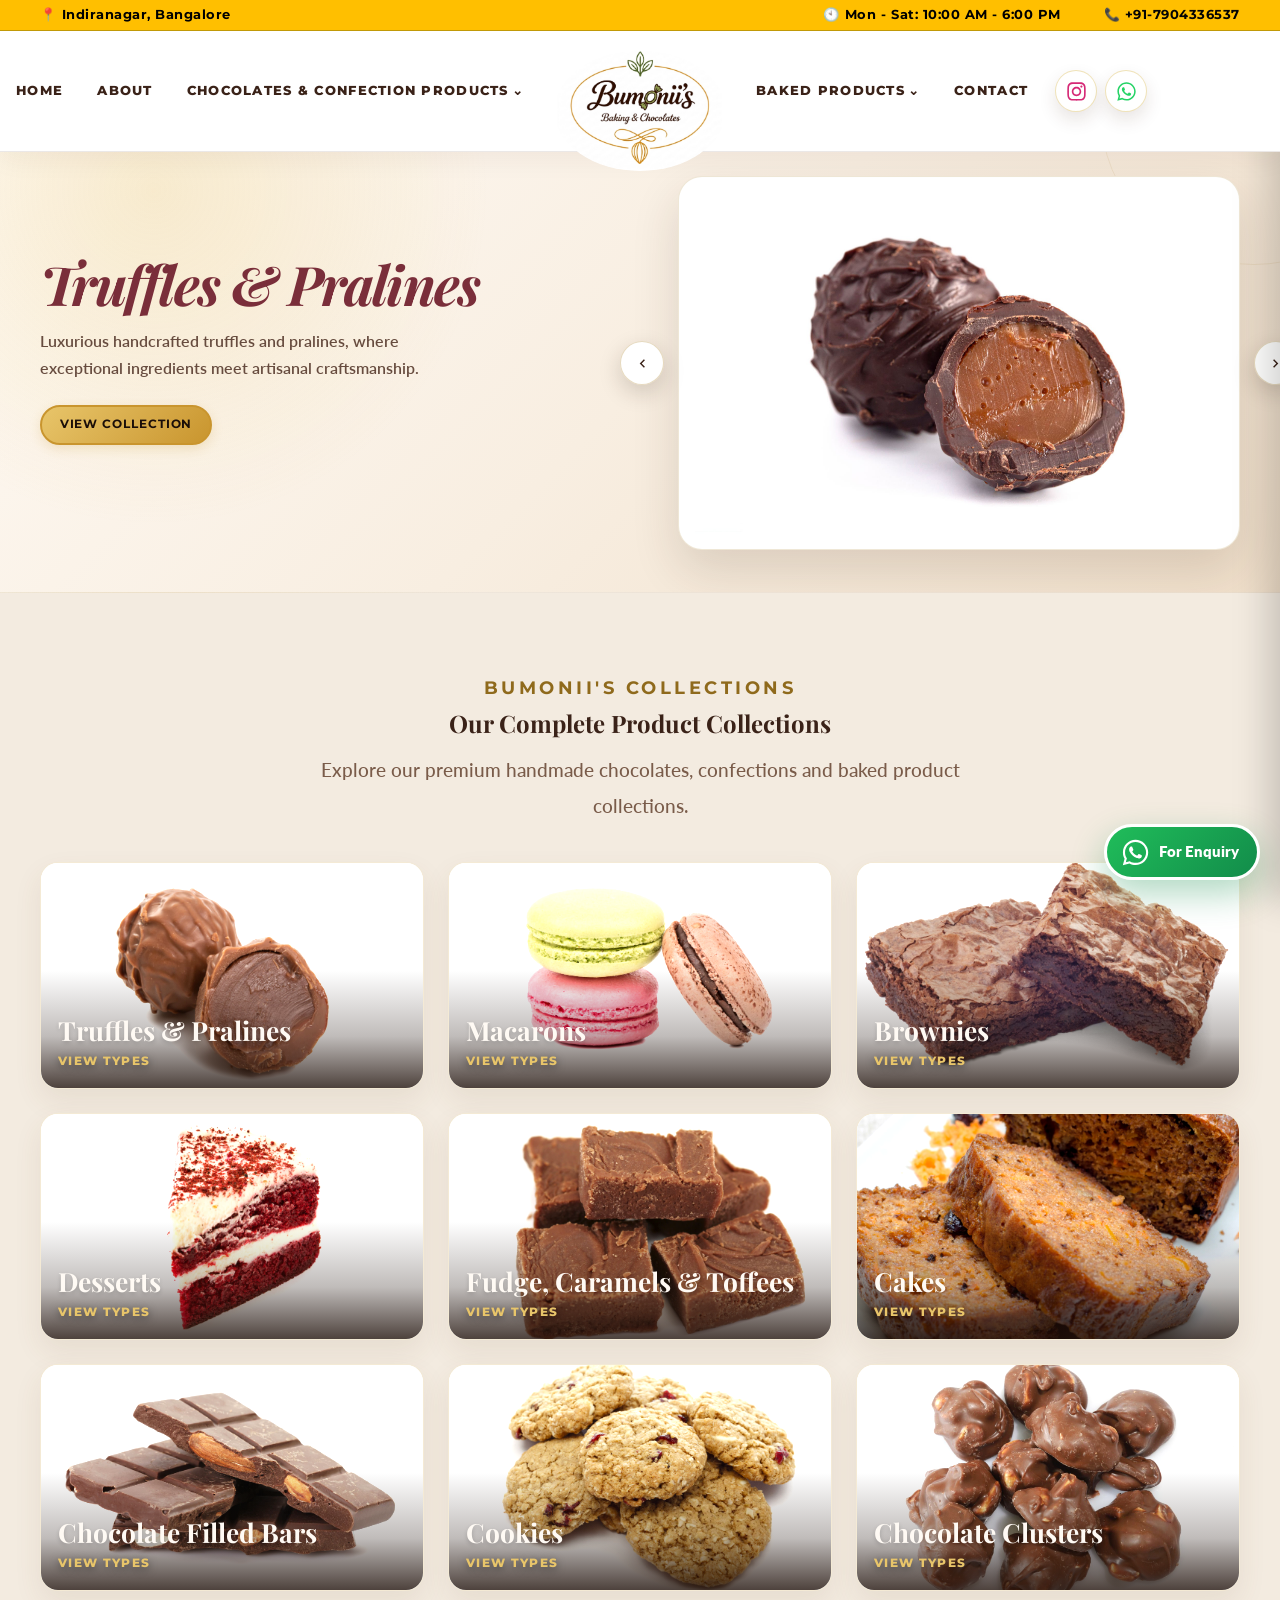
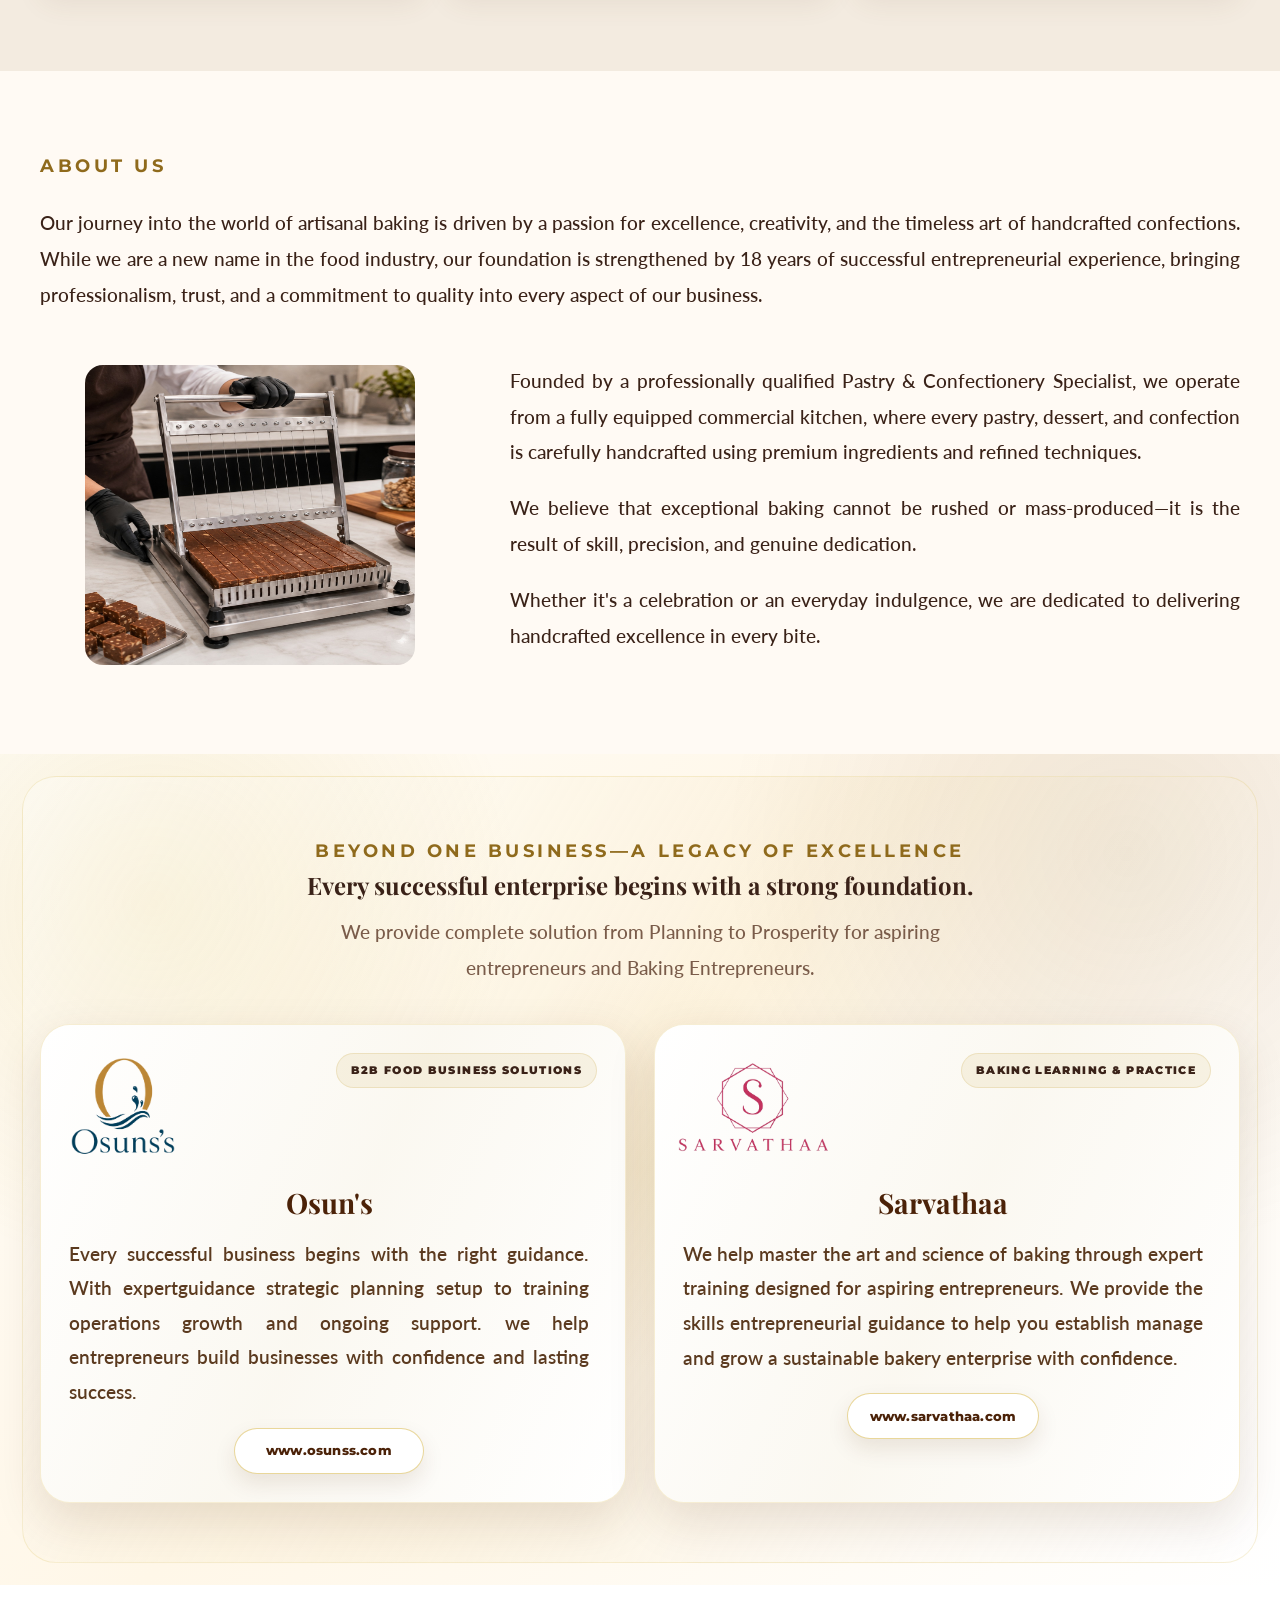
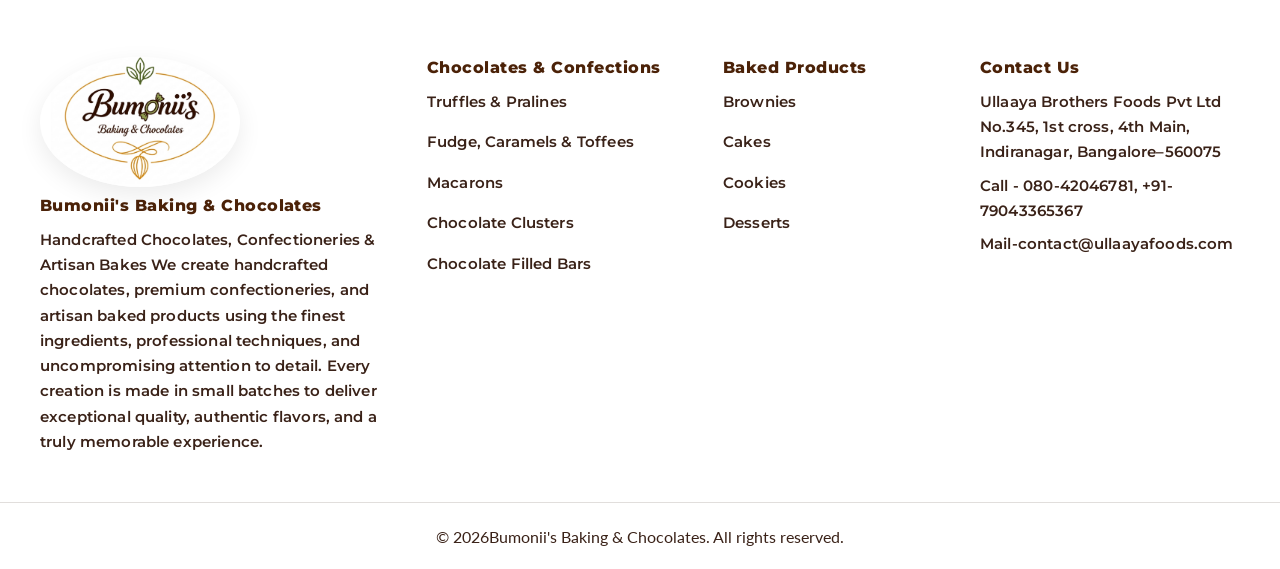
==== index.html @ 3ac0b056 "Updated  files" ====
<!DOCTYPE html>

<html lang="en">

<head>
        <meta charset="utf-8" />
        <meta content="width=device-width, initial-scale=1.0" name="viewport" />
        <title>
                Bumoniis Baking &amp; Chocolates — Chocolates &amp; Confections
        </title>
        <meta content="Premium handmade truffles, pralines, fudge, caramels, macarons, chocolate clusters, chocolate-filled bars in Bangalore."
                name="description" />
        <link href="style.css" rel="stylesheet" />
        <link href="https://fonts.googleapis.com" rel="preconnect" />
        <link crossorigin="" href="https://fonts.gstatic.com" rel="preconnect" />
</head>

<body>
        <div id="scroll-progress">
        </div>
        <header class="site-header kron-header" id="navbar">
                <div aria-label="Store information" class="kron-info-bar">
                        <div class="container kron-info-inner">
                                <span class="info-item location-info">
                                        <span aria-hidden="true" class="info-icon">
                                                📍
                                        </span>Indiranagar, Bangalore
                                </span>
                                <span class="info-item time-info">
                                        <span aria-hidden="true" class="info-icon">
                                                🕙
                                        </span>
                                        Mon - Sat: 10:00 AM -
                                        6:00 PM
                                </span>
                                <a class="info-item call-info" href="tel:+917904336537">
                                        <span aria-hidden="true" class="info-icon">
                                        </span>
                                        📞 +91-7904336537
                                </a>
                        </div>
                </div>
                <div class="container nav-container">
                        <nav aria-label="Main navigation" class="nav-inner kron-nav">
                                <div class="nav-left-col">
                                        <ul class="nav-links">
                                                <li>
                                                        <a href="index.html#hero">
                                                                Home
                                                        </a>
                                                </li>
                                                <li>
                                                        <a href="index.html#about">
                                                                About
                                                        </a>
                                                </li>
                                                <li class="nav-dropdown">
                                                        <a href="index.html#products">
                                                                Chocolates &amp; Confection Products
                                                                <span aria-hidden="true">
                                                                        ⌄
                                                                </span>
                                                        </a>
                                                        <ul class="dropdown-menu">
                                                                <li>
                                                                        <a href="truffles-pralines.html">
                                                                                Truffles &amp; Pralines
                                                                        </a>
                                                                </li>
                                                                <li>
                                                                        <a href="fudge-caramels-toffees.html">
                                                                                Fudge, Caramels &amp; Toffees
                                                                        </a>
                                                                </li>
                                                                <li>
                                                                        <a href="macaroons.html">
                                                                                Macarons
                                                                        </a>
                                                                </li>
                                                                <li>
                                                                        <a href="chocolate-clusters.html">
                                                                                Chocolate Clusters
                                                                        </a>
                                                                </li>
                                                                <li>
                                                                        <a href="choconut-filled-bars.html">
                                                                                Chocolate Filled Bars
                                                                        </a>
                                                                </li>
                                                        </ul>
                                                </li>
                                        </ul>
                                </div>
                                <a aria-label="Bumoniis home" class="brand-logo kron-center-logo" href="index.html">
                                        <img alt="Bumoniis Baking &amp; Chocolates logo" src="assets/final.loogo.png" />
                                </a>
                                <div class="nav-right-col">
                                        <ul class="nav-links">
                                                <li class="nav-dropdown">
                                                        <a href="#">
                                                                Baked Products
                                                                <span aria-hidden="true">
                                                                        ⌄
                                                                </span>
                                                        </a>
                                                        <ul class="dropdown-menu">
                                                                <li>
                                                                        <a href="brownies.html">
                                                                                Brownies
                                                                        </a>
                                                                </li>
                                                                <li>
                                                                        <a href="cakes.html">
                                                                                Cakes
                                                                        </a>
                                                                </li>
                                                                <li>
                                                                        <a href="cookies.html">
                                                                                Cookies
                                                                        </a>
                                                                </li>
                                                                <li>
                                                                        <a href="desserts.html">
                                                                                Desserts
                                                                        </a>
                                                                </li>
                                                        </ul>
                                                </li>
                                                <li>
                                                        <a href="index.html#contact">
                                                                Contact
                                                        </a>
                                                </li>
                                        </ul>
                                        <div class="nav-actions">
                                                <a aria-label="Instagram Profile" class="nav-social-icon instagram-icon"
                                                        href="https://instagram.com/zenin_.200"
                                                        rel="noopener noreferrer" target="_blank"><svg
                                                                aria-hidden="true" focusable="false"
                                                                viewbox="0 0 448 512"
                                                                xmlns="http://www.w3.org/2000/svg">
                                                                <path
                                                                        d="M224.1 141c-63.6 0-114.9 51.3-114.9 114.9S160.5 370.8 224.1 370.8 339 319.5 339 255.9 287.7 141 224.1 141zm0 189.6c-41.1 0-74.7-33.5-74.7-74.7s33.5-74.7 74.7-74.7 74.7 33.5 74.7 74.7-33.6 74.7-74.7 74.7zm146.4-194.3c0 14.9-12 26.8-26.8 26.8-14.9 0-26.8-12-26.8-26.8s12-26.8 26.8-26.8 26.8 12 26.8 26.8zm76.1 27.2c-1.7-35.9-9.9-67.7-36.2-93.9S352.4 35.1 316.5 33.4c-37-2.1-147.9-2.1-184.9 0-35.8 1.7-67.6 9.9-93.9 36.1S3.2 127.5 1.5 163.4c-2.1 37-2.1 147.9 0 184.9 1.7 35.9 9.9 67.7 36.2 93.9s58 34.5 93.9 36.2c37 2.1 147.9 2.1 184.9 0 35.9-1.7 67.7-9.9 93.9-36.2s34.5-58 36.2-93.9c2.1-37 2.1-147.8 0-184.8zM398.8 388c-7.8 19.6-22.9 34.7-42.6 42.6-29.5 11.7-99.5 9-132.1 9s-102.7 2.6-132.1-9c-19.6-7.8-34.7-22.9-42.6-42.6-11.7-29.5-9-99.5-9-132.1s-2.6-102.7 9-132.1c7.8-19.6 22.9-34.7 42.6-42.6 29.5-11.7 99.5-9 132.1-9s102.7-2.6 132.1 9c19.6 7.8 34.7 22.9 42.6 42.6 11.7 29.5 9 99.5 9 132.1s2.7 102.7-9 132.1z">
                                                                </path>
                                                        </svg></a>
                                                <a aria-label="WhatsApp Enquiry" class="nav-social-icon whatsapp-icon"
                                                        href="https://wa.me/917904336537?text=Hello%20Bumoniis%2C%20I%20would%20like%20to%20place%20an%20enquiry."
                                                        rel="noopener noreferrer" target="_blank"><svg
                                                                aria-hidden="true" focusable="false"
                                                                viewbox="0 0 448 512"
                                                                xmlns="http://www.w3.org/2000/svg">
                                                                <path
                                                                        d="M380.9 97.1C339 55.1 283.2 32 223.9 32c-122.4 0-222 99.6-222 222 0 39.1 10.2 77.3 29.6 111L0 480l117.7-30.9c32.4 17.7 68.9 27 106.1 27h.1c122.3 0 224.1-99.6 224.1-222 0-59.3-25.2-115-67.1-157zm-157 341.6c-33.2 0-65.7-8.9-94-25.7l-6.7-4-69.8 18.3L72 359.2l-4.4-7c-18.5-29.4-28.2-63.3-28.2-98.2 0-101.7 82.8-184.5 184.6-184.5 49.3 0 95.6 19.2 130.4 54.1 34.8 34.9 56.2 81.2 56.1 130.5 0 101.8-84.9 184.6-186.6 184.6zm101.2-138.2c-5.5-2.8-32.8-16.2-37.9-18-5.1-1.9-8.8-2.8-12.5 2.8-3.7 5.5-14.3 18-17.6 21.8-3.2 3.7-6.5 4.2-12 1.4-32.6-16.3-54-29.1-75.5-66-5.7-9.8 5.7-9.1 16.3-30.3 1.8-3.7.9-6.9-.5-9.7-1.4-2.8-12.5-30.1-17.1-41.2-4.5-10.8-9.1-9.3-12.5-9.5-3.2-.2-6.9-.2-10.6-.2s-9.7 1.4-14.8 6.9c-5.1 5.5-19.4 19-19.4 46.3s19.9 53.7 22.6 57.4c2.8 3.7 39.1 59.7 94.8 83.8 35.2 15.2 49 16.5 66.6 13.8 10.7-1.6 32.8-13.4 37.4-26.4 4.6-13 4.6-24.1 3.2-26.4-1.3-2.5-5-3.9-10.5-6.5z">
                                                                </path>
                                                        </svg></a>
                                        </div>
                                </div>
                                <button aria-controls="mobile-drawer" aria-expanded="false" aria-label="Open menu"
                                        class="hamburger" id="hamburger" type="button">
                                        <span>
                                        </span>
                                        <span>
                                        </span>
                                        <span>
                                        </span>
                                </button>
                        </nav>
                </div>
        </header>
        <div class="mobile-backdrop" id="mobile-backdrop">
        </div>
        <aside aria-hidden="true" class="mobile-drawer" id="mobile-drawer">
                <div class="drawer-header">
                        <a class="brand-logo drawer-logo" href="index.html">
                                <img alt="Bumoniis logo" src="assets/final.loogo.png" />
                        </a>
                        <button aria-label="Close menu" class="drawer-close" id="drawer-close" type="button">
                                ×
                        </button>
                </div>
                <nav aria-label="Mobile navigation" class="drawer-links">
                        <a href="index.html#hero">
                                Home
                        </a>
                        <a href="index.html#about">
                                About Us
                        </a>
                        <div class="drawer-dropdown">
                                <button aria-expanded="false" class="drawer-dropdown-toggle" type="button">
                                        Chocolates &amp; Confections
                                        <span aria-hidden="true">
                                                ⌄
                                        </span>
                                </button>
                                <div class="drawer-submenu">
                                        <a href="truffles-pralines.html">
                                                Truffles &amp; Pralines
                                        </a>
                                        <a href="fudge-caramels-toffees.html">
                                                Fudge, Caramels &amp; Toffees
                                        </a>
                                        <a href="macaroons.html">
                                                Macarons
                                        </a>
                                        <a href="chocolate-clusters.html">
                                                Chocolate Clusters
                                        </a>
                                        <a href="choconut-filled-bars.html">
                                                Chocolate Filled Bars
                                        </a>
                                </div>
                        </div>
                        <div class="drawer-dropdown">
                                <button aria-expanded="false" class="drawer-dropdown-toggle" type="button">
                                        Baked Products
                                        <span aria-hidden="true">
                                                ⌄
                                        </span>
                                </button>
                                <div class="drawer-submenu">
                                        <a href="brownies.html">
                                                Brownies
                                        </a>
                                        <a href="cakes.html">
                                                Cakes
                                        </a>
                                        <a href="cookies.html">
                                                Cookies
                                        </a>
                                        <a href="desserts.html">
                                                Desserts
                                        </a>
                                </div>
                        </div>
                        <a href="index.html#contact">
                                Contact
                        </a>
                </nav>
                <div class="drawer-footer">
                </div>
        </aside>
        <main>
                <section class="hero" id="hero">
                        <div class="hero-shell">
                                <div class="container hero-content" id="hero-content">
                                        <h1 id="hero-title"><em>Truffles &amp; Pralines</em></h1>
                                        <p id="hero-desc">Rich cocoa. Premium fillings. Elegant gifting.</p>
                                        <div class="hero-actions">
                                                <a class="btn btn-primary" href="truffles-pralines.html"
                                                        id="hero-cta">View Collection</a>
                                        </div>
                                </div>
                                <div aria-label="Featured products" aria-roledescription="carousel"
                                        class="hero-carousel">
                                        <div class="hero-image-frame">
                                                <div class="hero-slides">
                                                        <img alt="Truffles &amp; Pralines by Bumoniis"
                                                                class="hero-slide active banner-contain" data-slide="0"
                                                                fetchpriority="high"
                                                                src="sujjth/Main Products in main page/truffles &amp; praniles.png" />
                                                        <img alt="Fudge, Caramels &amp; Toffees by Bumoniis"
                                                                class="hero-slide banner-contain" data-slide="1"
                                                                loading="lazy"
                                                                src="sujjth/Main Products in main page/fudge,carmel,toffee.png" />
                                                        <img alt="Macarons by Bumoniis"
                                                                class="hero-slide banner-contain" data-slide="2"
                                                                loading="lazy"
                                                                src="sujjth/Main Products in main page/macarons.png" />
                                                        <img alt="Brownies by Bumoniis"
                                                                class="hero-slide banner-contain" data-slide="3"
                                                                loading="lazy"
                                                                src="sujjth/Main Products in main page/Brownies.png" />
                                                        <img alt="Cookies by Bumoniis" class="hero-slide banner-contain"
                                                                data-slide="4" loading="lazy"
                                                                src="sujjth/Main Products in main page/cookies.png" />
                                                        <img alt="Desserts by Bumoniis" class="hero-slide banner-cover"
                                                                data-slide="5" loading="lazy"
                                                                src="sujjth/Main Products in main page/desserts.png" />
                                                </div>

                                        </div>
                                        <button aria-label="Previous product"
                                                class="hero-arrow hero-arrow-prev hero-arrow-outside" type="button">
                                                <svg aria-hidden="true" focusable="false" viewbox="0 0 24 24">
                                                        <path d="M15.41 7.41 14 6l-6 6 6 6 1.41-1.41L10.83 12z"></path>
                                                </svg>
                                        </button>
                                        <button aria-label="Next product"
                                                class="hero-arrow hero-arrow-next hero-arrow-outside" type="button">
                                                <svg aria-hidden="true" focusable="false" viewbox="0 0 24 24">
                                                        <path d="M8.59 16.59 13.17 12 8.59 7.41 10 6l6 6-6 6z"></path>
                                                </svg>
                                        </button>

                                </div>
                        </div>
                </section>
                <section class="section products-section" id="products">
                        <div class="container">
                                <div class="section-header">
                                        <span class="eyebrow">
                                                Bumonii's Collections
                                        </span>
                                        <h2 class="section-title">
                                                Our Complete Product Collections
                                        </h2>
                                        <p class="section-subtitle">
                                                Explore our premium handmade chocolates, confections and baked product
                                                collections.
                                        </p>
                                </div>
                                <div class="creation-grid compact-creation-grid">
                                        <a class="creation-card compact-creation-card" href="truffles-pralines.html">
                                                <span class="creation-image">
                                                        <img alt="Truffles &amp; Pralines" loading="lazy"
                                                                src="sujjth/final pics/truffle - sub heading.png" />
                                                </span>
                                                <div class="creation-card-content">
                                                        <h3>
                                                                Truffles &amp; Pralines
                                                        </h3>
                                                        <span>
                                                                View Types
                                                        </span>
                                                </div>
                                        </a>
                                        <a class="creation-card compact-creation-card" href="macaroons.html">
                                                <span class="creation-image">
                                                        <img alt="Macarons" loading="lazy"
                                                                src="sujjth/final pics/macaron sub heading.png" />
                                                </span>
                                                <div class="creation-card-content">
                                                        <h3>
                                                                Macarons
                                                        </h3>
                                                        <span>
                                                                View Types
                                                        </span>
                                                </div>
                                        </a>
                                        <a class="creation-card compact-creation-card" href="brownies.html">
                                                <span class="creation-image">
                                                        <img alt="Brownies" loading="lazy"
                                                                src="sujjth/final pics/classic browinef - sub heading.png" />
                                                </span>
                                                <div class="creation-card-content">
                                                        <h3>
                                                                Brownies
                                                        </h3>
                                                        <span>
                                                                View Types
                                                        </span>
                                                </div>
                                        </a>
                                        <a class="creation-card compact-creation-card" href="desserts.html">
                                                <span class="creation-image">
                                                        <img alt="Desserts" loading="lazy"
                                                                src="sujjth/final pics/desserst - sub heading.png" />
                                                </span>
                                                <div class="creation-card-content">
                                                        <h3>
                                                                Desserts
                                                        </h3>
                                                        <span>
                                                                View Types
                                                        </span>
                                                </div>
                                        </a>
                                        <a class="creation-card compact-creation-card"
                                                href="fudge-caramels-toffees.html">
                                                <span class="creation-image">
                                                        <img alt="Fudge, Caramels &amp; Toffees" loading="lazy"
                                                                src="sujjth/final pics/fudge & caramel - sub heading.png" />
                                                </span>
                                                <div class="creation-card-content">
                                                        <h3>
                                                                Fudge, Caramels &amp; Toffees
                                                        </h3>
                                                        <span>
                                                                View Types
                                                        </span>
                                                </div>
                                        </a>
                                        <a class="creation-card compact-creation-card" href="cakes.html">
                                                <span class="creation-image">
                                                        <img alt="Cakes" loading="lazy"
                                                                src="sujjth/Main Products in main page/cake.png" />
                                                </span>
                                                <div class="creation-card-content">
                                                        <h3>
                                                                Cakes
                                                        </h3>
                                                        <span>
                                                                View Types
                                                        </span>
                                                </div>
                                        </a>
                                        <a class="creation-card compact-creation-card" href="choconut-filled-bars.html">
                                                <span class="creation-image">
                                                        <img alt="Chocolate Filled Bars" loading="lazy"
                                                                src="sujjth/Main Products in main page/bars.png" />
                                                </span>
                                                <div class="creation-card-content">
                                                        <h3>
                                                                Chocolate Filled Bars
                                                        </h3>
                                                        <span>
                                                                View Types
                                                        </span>
                                                </div>
                                        </a>
                                        <a class="creation-card compact-creation-card" href="cookies.html">
                                                <span class="creation-image">
                                                        <img alt="Cookies" loading="lazy"
                                                                src="sujjth/final pics/cookies - sub heading.png" />
                                                </span>
                                                <div class="creation-card-content">
                                                        <h3>
                                                                Cookies
                                                        </h3>
                                                        <span>
                                                                View Types
                                                        </span>
                                                </div>
                                        </a>
                                        <a class="creation-card compact-creation-card" href="chocolate-clusters.html">
                                                <span class="creation-image">
                                                        <img alt="Chocolate Clusters" loading="lazy"
                                                                src="sujjth/final pics/inside ppics/chocolate cluster.png" />
                                                </span>
                                                <div class="creation-card-content">
                                                        <h3>
                                                                Chocolate Clusters
                                                        </h3>
                                                        <span>
                                                                View Types
                                                        </span>
                                                </div>
                                        </a>
                                </div>
                        </div>
                </section>
                <section class="section about-section" id="about">
                        <div class="container">

                                <!-- Full Width Content -->
                                <div class="about-top">
                                        <span class="eyebrow">About Us</span>

                                        <p>
                                                Our journey into the world of artisanal baking is driven by a passion
                                                for excellence, creativity, and the timeless art of handcrafted
                                                confections. While we are a new name in the food industry, our foundation is
                                                strengthened by 18 years of successful entrepreneurial experience,
                                                bringing professionalism, trust, and a commitment to quality into
                                                every aspect of our business.
                                        </p>

                                </div>

                                <!-- Image Left / Content Right -->
                                <div class="about-grid">

                                        <div class="about-image">
                                                <img src="assets/about.jpeg" alt="Artisan chocolate making"
                                                        loading="lazy">
                                        </div>

                                        <div class="about-content">

                                                <p>
                                                        Founded by a professionally qualified Pastry &amp;
                                                        Confectionery Specialist, we operate from a fully equipped
                                                        commercial kitchen, where every pastry, dessert, and confection
                                                        is carefully handcrafted using premium ingredients and refined
                                                        techniques.
                                                </p>

                                                <p>
                                                        We believe that exceptional baking cannot be rushed or
                                                        mass-produced—it is the result of skill, precision, and genuine
                                                        dedication.
                                                </p>

                                                <p>
                                                      Whether it's a celebration or an everyday indulgence, we are dedicated to delivering handcrafted excellence in every bite.  
                                                </p>

                                        </div>

                                </div>

                        </div>
                </section>
                <section class="section other-business-section" id="other-business">
                        <div class="container">
                                <div class="section-header other-business-header">
                                        <span class="eyebrow">Beyond One Business—A Legacy of Excellence</span>
                                        <h2 class="section-title">Every successful enterprise begins with a strong
                                                foundation.</h2>
                                        <p class="section-subtitle">We provide complete solution from Planning to
                                                Prosperity for aspiring entrepreneurs and Baking Entrepreneurs.</p>
                                </div>
                                <div class="other-business-grid">
                                        <article class="other-business-card osuns-card reveal-card">
                                                <div class="business-card-top">
                                                        <div class="business-logo-box clean-logo-box">
                                                                <img alt="Osun's Logo" loading="lazy"
                                                                        src="assets/logo.osun.png" />
                                                        </div><span class="business-label">B2B Food Business
                                                                Solutions</span>
                                                </div>
                                                <div class="business-card-content">
                                                        <h3>Osun's</h3>
                                                        <p>
                                                                Every successful business begins with the right
                                                                guidance. With expertguidance strategic planning setup to training operations growth and ongoing support. we help entrepreneurs build businesses with
                                                                confidence and lasting success.
                                                        </p>
                                                        <a class="business-link" href="https://www.osunss.com"
                                                                rel="noopener noreferrer"
                                                                target="_blank">www.osunss.com</a>
                                                </div>
                                        </article>
                                        <article class="other-business-card sarvathaa-card reveal-card">
                                                <div class="business-card-top">
                                                        <div class="business-logo-box clean-logo-box">
                                                                <img alt="Sarvathaa Logo" loading="lazy"
                                                                        src="assets/sarvathaa-logo.png" />
                                                        </div><span class="business-label">Baking Learning &amp;
                                                                Practice</span>
                                                </div>
                                                <div class="business-card-content">
                                                        <h3>Sarvathaa</h3>
                                                        <p>
                                                                We help master the art and science of baking through expert training designed for aspiring entrepreneurs.
                                                                We provide the skills entrepreneurial guidance to help you establish manage and grow a sustainable bakery enterprise with confidence.
                                                        </p>
                                                        <a class="business-link" href="https://www.sarvathaa.com"
                                                                rel="noopener noreferrer"
                                                                target="_blank">www.sarvathaa.com</a>
                                                </div>
                                        </article>
                                </div>
                        </div>
                </section>
        </main>
        <footer class="site-footer" id="contact">
                <div class="container footer-grid footer-grid-updated">
                        <div class="footer-brand-block">
                                <a class="footer-logo footer-logo-left" href="index.html">
                                        <img alt="Bumoniis Baking &amp; Chocolates logo" src="assets/final.loogo.png" />
                                </a>
                                <h3 class="footer-brand-title">Bumonii's Baking &amp; Chocolates</h3>
                                <p>Handcrafted Chocolates, Confectioneries & Artisan Bakes
                                        We create handcrafted chocolates, premium confectioneries, and artisan baked
                                        products using the finest ingredients, professional techniques, and
                                        uncompromising attention to detail. Every creation is made in small batches to
                                        deliver exceptional quality, authentic flavors, and a truly memorable
                                        experience.</p>
                        </div>
                        <div class="footer-link-block">
                                <h3>Chocolates &amp; Confections</h3>
                                <ul>
                                        <li><a href="truffles-pralines.html">Truffles &amp; Pralines</a></li>
                                        <li><a href="fudge-caramels-toffees.html">Fudge, Caramels &amp; Toffees</a></li>
                                        <li><a href="macaroons.html">Macarons</a></li>
                                        <li><a href="chocolate-clusters.html">Chocolate Clusters</a></li>
                                        <li><a href="choconut-filled-bars.html">Chocolate Filled Bars</a></li>
                                </ul>
                        </div>
                        <div class="footer-link-block">
                                <h3>Baked Products</h3>
                                <ul>
                                        <li><a href="brownies.html">Brownies</a></li>
                                        <li><a href="cakes.html">Cakes</a></li>
                                        <li><a href="cookies.html">Cookies</a></li>
                                        <li><a href="desserts.html">Desserts</a></li>
                                </ul>
                        </div>
                        <div class="footer-contact-block">
                                <h3>Contact Us</h3>
                                <p>Ullaaya Brothers Foods Pvt Ltd No.345, 1st cross, 4th Main, Indiranagar,
                                        Bangalore–560075
                                </p>
                                <a class="footer-phone" href="tel:080-42046781">Call - 080-42046781, +91-79043365367</a>
                                <a class="footer-wa" href="mailto:info@ullaayafoods.com" rel="noopener noreferrer"
                                        target="_blank">Mail-contact@ullaayafoods.com
                                </a>
                        </div>
                </div>
                <div class="footer-bottom">© <span id="year"></span>Bumonii's Baking &amp; Chocolates. All rights
                        reserved.</div>
        </footer>
        <a aria-label="For Enquiry on WhatsApp" class="floating-whatsapp"
                href="https://wa.me/917904336537?text=Hello%20Bumoniis%2C%20I%20would%20like%20to%20place%20an%20enquiry."
                rel="noopener noreferrer" target="_blank"><svg aria-hidden="true" focusable="false"
                        viewbox="0 0 448 512" xmlns="http://www.w3.org/2000/svg">
                        <path
                                d="M380.9 97.1C339 55.1 283.2 32 223.9 32c-122.4 0-222 99.6-222 222 0 39.1 10.2 77.3 29.6 111L0 480l117.7-30.9c32.4 17.7 68.9 27 106.1 27h.1c122.3 0 224.1-99.6 224.1-222 0-59.3-25.2-115-67.1-157zm-157 341.6c-33.2 0-65.7-8.9-94-25.7l-6.7-4-69.8 18.3L72 359.2l-4.4-7c-18.5-29.4-28.2-63.3-28.2-98.2 0-101.7 82.8-184.5 184.6-184.5 49.3 0 95.6 19.2 130.4 54.1 34.8 34.9 56.2 81.2 56.1 130.5 0 101.8-84.9 184.6-186.6 184.6zm101.2-138.2c-5.5-2.8-32.8-16.2-37.9-18-5.1-1.9-8.8-2.8-12.5 2.8-3.7 5.5-14.3 18-17.6 21.8-3.2 3.7-6.5 4.2-12 1.4-32.6-16.3-54-29.1-75.5-66-5.7-9.8 5.7-9.1 16.3-30.3 1.8-3.7.9-6.9-.5-9.7-1.4-2.8-12.5-30.1-17.1-41.2-4.5-10.8-9.1-9.3-12.5-9.5-3.2-.2-6.9-.2-10.6-.2s-9.7 1.4-14.8 6.9c-5.1 5.5-19.4 19-19.4 46.3s19.9 53.7 22.6 57.4c2.8 3.7 39.1 59.7 94.8 83.8 35.2 15.2 49 16.5 66.6 13.8 10.7-1.6 32.8-13.4 37.4-26.4 4.6-13 4.6-24.1 3.2-26.4-1.3-2.5-5-3.9-10.5-6.5z">
                        </path>
                </svg><span>For Enquiry</span></a>
        <script src="script.js">
        </script>
</body>

</html>
---- style.css ----
@import url("https://fonts.googleapis.com/css2?family=Montserrat:wght@400;600;700&family=Playfair+Display:ital,wght@0,500;0,700;1,500&family=Lato:wght@300;400;700&display=swap");

:root {
  --choc: #3a2218;
  --choc-dark: #1a0e08;
  --gold: #c9952e;
  --gold-light: #e8c56a;
  --gold-deep: #a67c1f;
  --berry: #7a2e3a;
  --cream: #fffaf4;
  --cream-dark: #f3ebe0;
  --muted: #7a5c4a;
  --white: #ffffff;
  --shadow: 0 22px 55px rgba(58, 34, 24, 0.16);
  --font-heading: "Playfair Display", serif;
  --font-ui: "Montserrat", sans-serif;
  --font-body: "Lato", sans-serif;
  --transition: all 0.3s ease;
  --carousel-ease: cubic-bezier(0.4, 0, 0.2, 1);
  --carousel-slide-ms: 0.72s;
  --hero-fade-ms: 1.4s;
  --carousel-interval-ms: 4s;
}

* {
  box-sizing: border-box;
  margin: 0;
  padding: 0;
}

html {
  width: 100%;
  min-height: 100%;
  scroll-behavior: smooth;
  scroll-padding-top: 114px !important;
  zoom: 1 !important;
}

body {
  width: 100%;
  min-width: 320px;
  min-height: 100%;
  font-family: var(--font-body);
  font-size: 16px;
  -webkit-text-size-adjust: 100%;
  text-size-adjust: 100%;
  background: var(--cream);
  color: var(--choc);
  line-height: 1.7;
  overflow-x: hidden;
  padding-top: 102px !important;
  margin: 0;
}

main,
section {
  width: 100%;
  max-width: 100%;
}

img {
  display: block;
  max-width: 100%;
}

a {
  color: inherit;
  text-decoration: none;
}

ul {
  list-style: none;
}

.container {
  width: min(100% - 32px, 1200px);
  margin: 0 auto;
}

.nav-container {
  width: min(100% - 18px, 1460px);
  margin-left: auto;
  margin-right: auto;
}

#scroll-progress {
  position: fixed;
  inset: 0 auto auto 0;
  z-index: 10000;
  width: 0;
  height: 3px;
  background: var(--gold);
}

/* =========================================================
   CLEAN FIXED NAVBAR ACTIONS (WHATSAPP + INSTAGRAM BOTH ICON LINKS)
   ========================================================= */
/* 1. Make the main wrapper relative so things can scroll naturally inside it */
.site-header {
    position: relative !important;
    width: 100% !important;
    display: block !important;
}

/* 2. Keep the top brown information bar flowing naturally (it will scroll up away) */
.kron-info-bar {
    position: relative !important; /* Forces it to scroll out of view */
    background:  #ffbf00 !important;
    color: #000000 !important;
    border-bottom: 1px solid rgb(193, 153, 7);
    z-index: 1000 !important;
}

/* 3. ONLY freeze the white navigation container to the top of the viewport */
#navbar {
    position: fixed !important;    /* Keeps only the navbar pinned */
    top: 0 !important;
    left: 0 !important;
    right: 0 !important;
    bottom: auto !important;
    width: 100% !important;
    z-index: 2147483640 !important;
    background: #ffffff !important;
    border-bottom: 1px solid rgba(58, 34, 24, 0.1);
    box-shadow: 0 8px 24px rgba(58, 34, 24, 0.05);
    overflow: visible !important;
}
.kron-info-inner {
  min-height: 30px !important;
  display: flex !important;
  justify-content: center !important;
  align-items: center !important;
  gap: 24px !important;
  flex-wrap: wrap !important;
  font-family: var(--font-ui) !important;
  font-size: 0.80rem !important;
  font-weight: 700 !important;
  letter-spacing: 0.04em !important;
}

.kron-info-inner strong {
  color: #e8c56a !important;
  text-transform: uppercase !important;
  letter-spacing: 0.12em !important;
  margin-right: 6px !important;
}

.kron-info-inner a { color: #050504 !important; }

.kron-nav {
  min-height: 102px !important;
  display: grid !important;
  grid-template-columns: 1fr auto 1fr !important;
  align-items: center !important;
  gap: 12px !important;
  position: relative !important;
}

.nav-left-col {
  display: flex;
  justify-content: flex-end;
  align-items: center;
}

.nav-right-col {
  display: flex;
  justify-content: flex-start;
  align-items: center;
  gap: 16px;
}

.kron-center-logo {
    position: relative;
    top: 20px;      /* Move logo downward */
    z-index: 1000;
}

.kron-center-logo img {
    width: 170px !important;
    height: 120px !important;
    border-radius: 50%;
    object-fit: contain;
}

.navbar,
.header,
.top-bar {
    overflow: visible !important;
}.nav-links {
  display: flex !important;
  align-items: center !important;
  gap: 4px !important;
}

.nav-links a {
  color: #3a2218 !important;
  font-family: var(--font-ui);
  font-size: 0.80rem !important;
  font-weight: 800 !important;
  letter-spacing: 0.1em !important;
  text-transform: uppercase;
  padding: 14px 14px !important;
  border-radius: 999px;
  transition: var(--transition);
  position: relative;
}

.nav-links a:hover,
.nav-links a:focus,
.nav-links a:active {
  color: var(--cream) !important;
  background: var(--gold) !important;
}

.nav-dropdown {
  position: relative !important;
}

.nav-dropdown::after {
  content: "" !important;
  position: absolute !important;
  left: 0 !important;
  right: 0 !important;
  top: 100% !important;
  height: 12px !important;
}

.dropdown-menu {
  position: absolute !important;
  top: calc(100% + 4px) !important;
  left: 0 !important;
  min-width: 210px !important;
  padding: 6px !important;
  background: #fffaf4 !important;
  border: 1px solid rgba(201, 149, 46, 0.35) !important;
  border-radius: 14px !important;
  box-shadow: var(--shadow) !important;
  z-index: 2147483001 !important;
  opacity: 0 !important;
  pointer-events: none !important;
  transform: translateY(8px) scale(0.98) !important;
  transition: opacity 0.22s ease, transform 0.22s ease !important;
}

.nav-dropdown:hover .dropdown-menu {
  opacity: 1 !important;
  pointer-events: auto !important;
  transform: translateY(0) scale(1) !important;
}

.dropdown-menu a {
  display: block !important;
  width: 100% !important;
  padding: 8px 12px !important;
  border-radius: 8px !important;
  white-space: nowrap !important;
}

.nav-dropdown > a span {
  display: inline-block !important;
  margin-left: 3px !important;
  transition: transform 0.25s ease !important;
}

.nav-dropdown:hover > a span {
  transform: rotate(180deg) !important;
}

.nav-actions {
  display: flex !important;
  align-items: center !important;
  gap: 10px !important;
}

.icon-link {
  display: inline-flex !important;
  align-items: center !important;
  justify-content: center !important;
  padding: 0 14px !important;
  height: 36px !important;
  border: 2px solid var(--gold) !important;
  border-radius: 999px !important;
  color: var(--gold) !important;
  font-family: var(--font-ui) !important;
  font-size: 0.68rem !important;
  font-weight: 700 !important;
  letter-spacing: 0.05em;
  text-transform: uppercase;
  transition: var(--transition);
}

.icon-link:hover {
  background: var(--gold);
  color: var(--cream) !important;
}

.btn {
  display: inline-flex;
  align-items: center;
  justify-content: center;
  border: 2px solid transparent;
  border-radius: 999px;
  padding: 0.5rem 1.1rem !important;
  font-family: var(--font-ui);
  font-size: 0.72rem !important;
  font-weight: 700;
  letter-spacing: 0.08em;
  text-transform: uppercase;
  cursor: pointer;
  transition: var(--transition);
}

.btn-primary {
  color: var(--choc-dark);
  background: linear-gradient(135deg, var(--gold-light), var(--gold));
  border-color: var(--gold);
  box-shadow: 0 4px 12px rgba(201, 149, 46, 0.2);
}

.btn-whatsapp {
  color: var(--white) !important;
  background: #25d366 !important;
  border-color: #25d366 !important;
}

/* =========================================================
   STABLE HERO & INNER CATEGORY DETAIL BANNERS
   ========================================================= */
.hero,
.detail-hero {
  position: relative;
  display: flex !important;
  align-items: center !important;
  justify-content: flex-start !important;
  height: clamp(480px, 58vh, 600px) !important;
  width: 100% !important;
  overflow: hidden;
}

.hero .container.hero-content,
.detail-hero .container.detail-content {
  width: min(100% - 42px, 1200px);
  position: relative;
  z-index: 5 !important;
  padding-bottom: 0 !important;
}

.hero-carousel {
  position: absolute;
  inset: 0;
  z-index: 0;
}

.hero-slides {
  position: absolute;
  inset: 0;
  overflow: hidden;
}

.hero-slide,
.detail-hero > img {
  position: absolute;
  inset: 0;
  width: 100% !important;
  height: 100% !important;
  object-fit: cover !important;
  object-position: center !important;
}

.hero-slide {
  opacity: 0;
  transform: scale(1.08);
  transition: opacity var(--hero-fade-ms) cubic-bezier(0.22, 1, 0.36, 1), transform var(--hero-fade-ms) cubic-bezier(0.22, 1, 0.36, 1);
  pointer-events: none;
}

.hero-slide.active {
  opacity: 1;
  transform: scale(1);
  pointer-events: auto;
  z-index: 2;
}

.hero .hero-arrow {
  position: absolute;
  top: 50%;
  z-index: 3;
  display: inline-flex;
  align-items: center;
  justify-content: center;
  width: 40px;
  height: 40px;
  border: 2px solid rgba(255, 253, 247, 0.75);
  border-radius: 50%;
  background: rgba(23, 11, 5, 0.45);
  color: var(--cream);
  cursor: pointer;
  transform: translateY(-50%);
  transition: var(--transition);
}

.hero-arrow svg {
  width: 20px;
  height: 20px;
  fill: currentColor;
}

.hero-arrow-prev { left: 16px; }
.hero-arrow-next { right: 16px; }

.hero .hero-dots {
  position: absolute;
  left: 50%;
  bottom: 12px;
  z-index: 3;
  display: flex;
  justify-content: center;
  gap: 8px;
  transform: translateX(-50%);
}

.hero-dot {
  width: 8px;
  height: 8px;
  padding: 0;
  border: 2px solid rgba(255, 250, 244, 0.85);
  border-radius: 50%;
  background: transparent;
  cursor: pointer;
  transition: var(--transition);
}

.hero-dot.active {
  background: var(--gold-light);
  border-color: var(--gold-light);
}

.hero-overlay,
.detail-overlay {
  position: absolute;
  inset: 0;
  z-index: 1 !important;
  background: linear-gradient(105deg, rgba(26, 14, 8, 0.92) 0%, rgba(26, 14, 8, 0.62) 42%, rgba(26, 14, 8, 0.18) 72%, rgba(26, 14, 8, 0.05) 100%) !important;
}

.hero-content,
.detail-content {
  color: var(--cream) !important;
}

.eyebrow {
    display: inline-block;
    margin-bottom: 0.4rem;
    color: #8f6a1c !important;
    font-family: var(--font-ui);
    font-size: clamp(1rem, 2vw, 1.1rem);
    font-weight: 700;
    letter-spacing: 0.2em;
    text-transform: uppercase;
}

.hero h1,
.detail-hero h1 {
  max-width: 680px;
  font-family: var(--font-heading);
  font-size: clamp(2.2rem, 5vw, 3.4rem) !important;
  line-height: 1.15 !important;
  display: block !important;
  visibility: visible !important;
  opacity: 1 !important;
}

.hero em {
  color: var(--gold-light);
  font-style: italic;
}

.hero p,
.detail-content p {
  max-width: 480px;
  margin: 0.5rem 0 1.2rem;
  color: rgba(255, 253, 247, 0.9) !important;
  font-size: 1rem !important;
}

.hero-actions {
  display: flex;
  flex-wrap: wrap;
  gap: 10px;
}

/* =========================================================
   STORY & ABOUT LAYOUT
   ========================================================= */
.section {
  padding: 5rem 0;
}

.section-header {
  max-width: 800px;
  margin: 0 auto 2.4rem;
  text-align: center;
}

.section-title {
  color: var(--choc);
  font-family: var(--font-heading);
  font-size: clamp(1.5rem, 3vw, 1.5rem);
  line-height: 1.1;
}

.section-subtitle {
  max-width: 690px;
  margin: 1rem auto 0;
  color: var(--muted);
  font-size: 1.05rem;
}

.about-top{
    max-width:1200px;
    margin:0 auto 50px;
}

.about-top p{
    text-align:justify;
    line-height:1.8;
    margin-top:18px;
}

.about-grid{
    display:grid;
    grid-template-columns:420px 1fr;
    gap:50px;
    align-items:center;
}

.about-image{
    text-align:center;
}

.about-image img{
    width:80%;
    max-width:330px;
    border-radius:18px;
    display:inline-block;
    max-height: 300px;
}

.about-content p{
    text-align:justify;
    line-height:1.9;
    margin-bottom:20px;
}

.feature-row {
  display: grid;
  grid-template-columns: repeat(3, 1fr);
  gap: 12px;
  margin-top: 1.8rem;
}

.feature-row div {
  padding: 1rem 0.5rem;
  background: var(--cream-dark);
  border: 1px solid rgba(201, 168, 76, 0.28);
  border-radius: 14px;
  text-align: center;
}

.feature-row strong {
  display: block;
  color: var(--gold);
  font-family: var(--font-heading);
  font-size: 1.6rem;
}

.feature-row span {
  color: var(--muted);
  font-family: var(--font-ui);
  font-size: 0.68rem;
  font-weight: 700;
  text-transform: uppercase;
}

/* =========================================================
   COMPACT CREATIONS SECTIONS
   ========================================================= */
.products-section,
.other-business-section,
.contact-section {
  background: var(--cream-dark);
}

.creation-grid,
.compact-creation-grid {
  display: grid !important;
  grid-template-columns: repeat(3, minmax(0, 1fr)) !important;
  gap: 18px !important;
}

.creation-card,
.compact-creation-card {
  position: relative;
  display: flex;
  flex-direction: column;
  min-height: 225px !important;
  overflow: hidden;
  border-radius: 18px !important;
  background: var(--choc);
  box-shadow: var(--shadow);
  border: 1px solid rgba(201, 149, 46, 0.2);
  transition: transform 0.28s ease;
}

.creation-card:hover,
.compact-creation-card:hover {
  transform: translateY(-6px);
}

.creation-image {
  display: block !important;
  width: 100% !important;
  height: 100% !important;
}

.creation-card img,
.compact-creation-card img {
  width: 100% !important;
  height: 225px !important;
  object-fit: cover;
  opacity: 0.9;
}

.creation-card::after {
  content: "";
  position: absolute;
  inset: 0;
  background: linear-gradient(0deg, rgba(23, 11, 5, 0.82) 0%, rgba(23, 11, 5, 0.22) 48%, rgba(23, 11, 5, 0.04) 100%) !important;
}

.creation-card-content {
  position: absolute;
  inset: auto 0 0 0;
  z-index: 1;
  padding: 1rem 1.05rem !important;
  color: #3f2c18 !important;
}

.creation-card-content h3 {
  margin: 0;
  font-family: var(--font-heading);
  font-size: clamp(1.25rem, 2.1vw, 1.65rem) !important;
  line-height: 1.08 !important;
  color: #3f2c18 !important;
  text-shadow: 0 3px 10px rgba(0,0,0,0.15) !important;
}

.creation-card-content span {
  color: var(--gold-light) !important;
  font-family: var(--font-ui);
  font-size: 0.72rem;
  font-weight: 800 !important;
  letter-spacing: 0.12em !important;
  text-transform: uppercase;
  text-shadow: 0 2px 8px rgba(0,0,0,0.55) !important;
}

/* =========================================================
   QUALITY, CONTACT & PRODUCTS DISPLAY
   ========================================================= */
.quality-grid,
.types-grid {
  display: grid;
  grid-template-columns: repeat(3, 1fr);
  gap: 22px;
}

.quality-grid article {
  min-height: 220px;
  padding: 2rem;
  background: var(--white);
  border: 1px solid rgba(201, 168, 76, 0.28);
  border-radius: 24px;
  box-shadow: var(--shadow);
}

.quality-grid h3,
.type-card h2,
.site-footer h3 {
  font-family: var(--font-heading);
  color: var(--choc);
}

.quality-grid p {
  margin-top: 0.8rem;
  color: var(--muted);
}


/* =========================================================
   OTHER BUSINESSES SECTION
   ========================================================= */
.other-business-section {
  background:
    radial-gradient(circle at 10% 10%, rgba(201, 168, 76, 0.20), transparent 32%),
    radial-gradient(circle at 90% 88%, rgba(96, 45, 18, 0.12), transparent 34%),
    linear-gradient(135deg, #fffaf0 0%, #ffffff 48%, #fff3d9 100%);
  position: relative;
  overflow: hidden;
}

.other-business-section::before {
  content: "";
  position: absolute;
  inset: 22px;
  border: 1px solid rgba(201, 168, 76, 0.18);
  border-radius: 34px;
  pointer-events: none;
}

.other-business-header {
  max-width: 880px;
  margin-left: auto;
  margin-right: auto;
  position: relative;
  z-index: 1;
}

.other-business-grid {
  display: grid;
  grid-template-columns: repeat(2, minmax(0, 1fr));
  gap: 30px;
  align-items: stretch;
  position: relative;
  z-index: 1;
}

.other-business-card {
  position: relative;
  display: grid;
  grid-template-columns: 155px 1fr;
  gap: 26px;
  align-items: center;
  min-height: 285px;
  padding: 34px;
  background: rgba(255, 255, 255, 0.94);
  border: 1px solid rgba(201, 168, 76, 0.42);
  border-radius: 34px;
  box-shadow: 0 22px 55px rgba(62, 31, 15, 0.13);
  overflow: hidden;
  transition: transform 0.35s ease, box-shadow 0.35s ease, border-color 0.35s ease;
}

.other-business-card::before {
  content: "";
  position: absolute;
  inset: 0;
  background: linear-gradient(115deg, rgba(201, 168, 76, 0.17), transparent 38%, rgba(75, 34, 8, 0.07));
  pointer-events: none;
}

.other-business-card::after {
  content: "";
  position: absolute;
  width: 140px;
  height: 140px;
  right: -54px;
  bottom: -54px;
  border-radius: 50%;
  background: rgba(201, 168, 76, 0.16);
}

.other-business-card:hover {
  transform: translateY(-9px);
  border-color: rgba(201, 168, 76, 0.72);
  box-shadow: 0 30px 70px rgba(62, 31, 15, 0.20);
}

.business-logo-box {
  position: relative;
  z-index: 1;
  width: 150px;
  height: 150px;
  border-radius: 30px;
  background: linear-gradient(145deg, #ffffff, #fff3d7);
  border: 2px solid rgba(201, 168, 76, 0.48);
  display: flex;
  align-items: center;
  justify-content: center;
  overflow: hidden;
  box-shadow: 0 16px 35px rgba(62, 31, 15, 0.13);
}

.business-logo-box img {
  width: 120px;
  height: 120px;
  object-fit: contain;
  transition: transform 0.35s ease;
}

.other-business-card:hover .business-logo-box img {
  transform: scale(1.06);
}

.business-card-content {
  position: relative;
  z-index: 1;
}

.business-label {
  display: inline-block;
  margin-bottom: 10px;
  padding: 7px 14px;
  border-radius: 999px;
  background: rgba(201, 168, 76, 0.15);
  color: var(--gold-dark);
  font-family: var(--font-ui);
  font-size: 0.70rem;
  font-weight: 900;
  letter-spacing: 0.12em;
  text-transform: uppercase;
}

.other-business-card h3 {
  margin: 0 0 12px;
  font-family: var(--font-heading);
  color: var(--choc);
  font-size: clamp(1.9rem, 3vw, 2.45rem);
}

.other-business-card p {
  margin: 0 0 22px;
  color: var(--muted);
  line-height: 1.78;
  font-size: 0.98rem;
}

.business-link {
  display: inline-flex;
  align-items: center;
  justify-content: center;
  padding: 13px 24px;
  border-radius: 999px;
  background: var(--choc);
  color: var(--white);
  font-family: var(--font-ui);
  font-size: 0.84rem;
  font-weight: 900;
  text-decoration: none;
  box-shadow: 0 14px 26px rgba(62, 31, 15, 0.18);
  transition: background 0.3s ease, transform 0.3s ease;
}

.business-link:hover {
  background: var(--gold-dark);
  transform: translateY(-2px);
}

.contact-card {
  display: grid;
  grid-template-columns: 0.85fr 1.15fr;
  gap: 2rem;
  padding: 2rem;
  background: var(--cream);
  border: 1px solid rgba(201, 168, 76, 0.28);
  border-radius: 32px;
  box-shadow: var(--shadow);
}

.contact-card p { color: var(--muted); }

.contact-form {
  display: grid;
  gap: 14px;
}

.contact-form input,
.contact-form textarea {
  width: 100%;
  padding: 1rem;
  border: 1px solid rgba(42, 24, 16, 0.14);
  border-radius: 16px;
  background: var(--white);
  color: var(--choc);
  font: inherit;
}

.contact-status {
  min-height: 24px;
  color: var(--muted);
}

.breadcrumb {
  display: flex;
  flex-wrap: wrap;
  gap: 9px;
  margin-bottom: 0.5rem;
  color: rgba(255, 253, 247, 0.86);
  font-family: var(--font-ui);
  font-size: 0.82rem;
  font-weight: 700;
}

.breadcrumb a { color: var(--gold-light); }
.product-intro { background: var(--cream); }

.type-card {
  display: flex;
  min-height: 100%;
  flex-direction: column;
  overflow: hidden;
  background: var(--white);
  border: 1px solid rgba(201, 168, 76, 0.28);
  border-radius: 24px !important;
  box-shadow: var(--shadow);
  transition: transform 0.28s ease;
}

.type-card:hover {
  transform: translateY(-6px);
}

.type-card img {
  width: 100% !important;
  height: 190px !important;
  object-fit: cover !important;
  object-position: center center !important;
  display: block !important;
  background: linear-gradient(135deg, #f7efe6 0%, #f3e4cf 100%) !important;
  border-radius: 0 !important;
}

.type-card-body {
  display: flex;
  flex: 1;
  flex-direction: column;
  align-items: flex-start;
  padding: 1rem 1rem 1.2rem;
}

.type-card h2 {
  font-size: clamp(1.3rem, 2.2vw, 1.8rem) !important;
}

.type-card p {
  flex: 1;
  margin: 0.6rem 0 1rem;
  color: var(--muted);
}

.type-card .btn { width: 100%; }

.mini-links {
  display: grid;
  grid-template-columns: repeat(5, 1fr);
  gap: 14px;
}

.mini-link {
  padding: 1.2rem;
  background: var(--cream);
  border: 1px solid rgba(201, 168, 76, 0.28);
  border-radius: 18px;
  color: var(--choc);
  font-family: var(--font-ui);
  font-weight: 700;
  text-align: center;
  transition: var(--transition);
}

.mini-link:hover {
  color: var(--cream);
  background: var(--gold);
}

/* =========================================================
   FOOTER & DRAWER STRUCTURAL CSS
   ========================================================= */
.site-footer {
  padding: 4.5rem 0 0;
  background: #ffffff !important;
  color: #3a2218 !important;
}

.footer-grid {
  display: grid;
  grid-template-columns: 1.35fr 0.85fr 0.85fr 1.1fr;
  gap: 2rem;
}

.footer-logo {
  display: flex !important;
  background: #ffffff !important;
  box-shadow: 0 8px 24px rgba(0, 0, 0, 0.08) !important;
  padding: 0 !important;
  margin-bottom: 16px !important;
  border-radius: 50% !important;
  justify-content: center !important;
  width: 200px !important;
  height: 130px !important;
}

.footer-logo img {
  width: 100% !important;
  height: 100% !important;
  object-fit: contain !important;
  border-radius: 50% !important;
}

.site-footer a,
.site-footer p,
.site-footer h3,
.footer-bottom {
  color: #000000 !important;
}

.site-footer h3 { margin-bottom: 1rem; }
.site-footer ul { display: grid; gap: 0.45rem; }

.footer-wa {
  display: inline-block;
  margin-top: 0.7rem;
}

.footer-bottom {
  margin-top: 3rem;
  padding: 1.2rem;
  border-top: 1px solid rgba(58, 34, 24, 0.15);
  text-align: center;
}

.floating-wa {
  position: fixed !important;
  right: 22px !important;
  bottom: 22px !important;
  width: 62px !important;
  height: 62px !important;
  z-index: 2147483641 !important;
  display: inline-flex !important;
  align-items: center !important;
  justify-content: center !important;
  border-radius: 50% !important;
  background: #25d366 !important;
  color: #ffffff !important;
  box-shadow: 0 16px 34px rgba(0, 0, 0, 0.28) !important;
  transition: transform 0.25s ease;
}

.floating-wa svg {
  width: 34px !important;
  height: 34px !important;
  fill: #ffffff !important;
}

.floating-wa:hover {
  transform: translateY(-4px) scale(1.05) !important;
}

.hamburger {
  display: none;
  flex-direction: column;
  gap: 5px;
  background: transparent;
  border: 0;
  cursor: pointer;
}

.hamburger span {
  width: 28px;
  height: 2px;
  background: var(--choc);
}

.mobile-backdrop {
  display: none;
  position: fixed;
  inset: 0;
  z-index: 10000;
  background: rgba(0, 0, 0, 0.45);
}

.mobile-backdrop.open {
  display: block !important;
}

.mobile-drawer {
  position: fixed;
  top: 0;
  right: 0;
  z-index: 10001;
  width: min(84vw, 330px);
  height: 100%;
  display: flex;
  flex-direction: column;
  background: var(--cream);
  box-shadow: -12px 0 34px rgba(0, 0, 0, 0.18);
  transform: translateX(100%);
  transition: transform 0.32s ease;
}

.mobile-drawer.open { transform: translateX(0); }
.drawer-header { display: flex; align-items: center; justify-content: space-between; padding: 14px 18px; }
.drawer-logo img { width: 150px; object-fit: contain; }
.drawer-close { background: none; border: 0; color: var(--choc); font-size: 2.2rem; cursor: pointer; }
.drawer-links { display: flex; flex-direction: column; gap: 8px; padding: 18px; }
.drawer-links a { display: block; padding: 13px 14px; border-radius: 14px; background: rgba(201, 168, 76, 0.08); font-family: var(--font-ui); font-weight: 700; text-transform: uppercase; }
.drawer-footer { margin-top: auto; padding: 18px; }
.drawer-footer .btn { width: 100%; }

/* =========================================================
   RESPONSIVE MEDIA QUERIES (HAMBURGER ON RIGHT SIDE)
   ========================================================= */
@media (max-width: 980px) {
  html { scroll-padding-top: 104px !important; }
  body { padding-top: 92px !important; }

  .kron-nav {
    min-height: 92px !important;
    display: grid !important;
    /* 3-column setup: Left side empty, Logo perfectly Centered, Menu on Right */
    grid-template-columns: 80px 1fr 80px !important;
    align-items: center !important;
    gap: 0 !important;
  }

  .nav-left-col, 
  .nav-right-col { 
    display: none !important; 
  }

  /* Left column acts as a blank spacer to maintain perfect center balance */

  /* Perfectly centered in the middle column */
  .kron-center-logo { 
    grid-column: 2 !important; 
    grid-row: 1 !important;
    justify-self: center !important; 
    padding: 0 !important;
    margin: 0 !important;
  }
  
  .kron-center-logo img { 
    width: 170px !important; 
    max-height: 72px !important; 
    margin: 0 auto !important;
  }

  /* Shunted cleanly over to the far right position */
  .hamburger { 
    display: flex !important; 
    grid-column: 3 !important; 
    grid-row: 1 !important;
    justify-self: end !important; 
    margin-right: 16px !important;
  }

  .creation-grid, .compact-creation-grid, .types-grid {
    grid-template-columns: repeat(2, minmax(0, 1fr)) !important;
    gap: 14px !important;
  }
  .creation-card, .compact-creation-card { min-height: 205px !important; }
  .creation-card img, .compact-creation-card img { height: 205px !important; }
  .footer-grid, .contact-card, .about-grid { grid-template-columns: 1fr !important; }
  .mini-links { grid-template-columns: repeat(3, 1fr); }
  .about-image { max-height: 300px; height: 300px; width: 100%; max-width: 450px; margin: 0 auto; }
  .about-content { text-align: center; }
  .about-content .section-title, .about-content p { text-align: center; }

  .other-business-grid {
    grid-template-columns: 1fr !important;
    gap: 18px !important;
  }
  .other-business-card {
    grid-template-columns: 1fr !important;
    text-align: center;
    padding: 26px 20px;
  }
  .business-logo-box {
    margin: 0 auto;
    width: 130px;
    height: 130px;
  }
  .business-logo-box img {
    width: 104px;
    height: 104px;
  }
}

@media (max-width: 620px) {
  .kron-nav {
    grid-template-columns: 60px 1fr 60px !important;
  }
  .hamburger {
    margin-right: 8px !important;
  }
  .kron-center-logo img {
    width: 140px !important;
  }
  .kron-info-inner { justify-content: center !important; gap: 7px !important; font-size: 0.56rem !important; }
  .creation-grid, .compact-creation-grid, .types-grid, .feature-row, .mini-links { grid-template-columns: 1fr !important; }
  .creation-card, .compact-creation-card { min-height: 190px !important; }
  .business-link { width: 100%; }
  .footer-logo { display: flex !important; justify-content: center !important; margin: 0 auto 14px !important; width: 115px !important; height: 115px; border-radius: 50% !important; }
  .footer-grid { text-align: center; }
  .floating-wa { right: 16px !important; bottom: 16px !important; width: 56px !important; height: 56px !important; }
  .floating-wa svg { width: 30px !important; height: 30px !important; }
}
@media (max-width: 620px) {
  /* ... keeping your other mobile rules (kron-info-inner, grids, etc.) ... */

  .footer-logo {
    display: inline-flex !important;      /* Changes block layout into crisp flex centering */
    align-items: center !important;      /* Perfectly centers the image vertically */
    justify-content: center !important;  /* Perfectly centers the image horizontally */
    margin: 0 auto 16px !important;      /* Centers the badge block container itself in the footer */
    
    width: 120px !important;             /* Equal square dimensions enforce a strict perfect circle */
    height: 120px !important;            /* Equal square dimensions enforce a strict perfect circle */
    border-radius: 50% !important;       /* Clips the square into a clean circle */
    background: #ffffff !important;
    box-shadow: 0 8px 24px rgba(0, 0, 0, 0.08) !important;
    padding: 12px !important;            /* Safe spacing cushion inside the circle border */
    overflow: hidden !important;
  }

  .footer-logo img {
    width: 100% !important;
    height: 100% !important;
    max-width: 100% !important;
    max-height: 100% !important;
    object-fit: contain !important;      /* Keeps the image asset scaling safely within the padding bounds */
    border-radius: 50% !important;
    display: block !important;
  }

  /* ... keeping your other layout rules (footer-grid, floating-wa, etc.) ... */
}
@media (max-width: 768px) {
  .hero,
  .detail-hero {
    display: flex !important;
    align-items: center !important;
    justify-content: center !important;
    height: clamp(380px, 50vh, 460px) !important;
  }
  .hero-overlay,
  .detail-overlay { background: linear-gradient(180deg, rgba(26, 14, 8, 0.4) 0%, rgba(26, 14, 8, 0.75) 50%, rgba(26, 14, 8, 0.9) 100%) !important; }
  .hero .hero-arrow { display: none; }
  .hero .container.hero-content,
  .detail-hero .container.detail-content { text-align: center !important; display: flex; flex-direction: column; align-items: center; justify-content: center; }
  .hero h1,
  .detail-hero h1 { font-size: clamp(1.8rem, 7vw, 2.5rem) !important; }
  .hero p,
  .detail-content p { margin: 0.4rem auto 0.8rem; font-size: 0.9rem; }
  .hero-actions { width: 100%; justify-content: center !important; }
  .hero-actions .btn { width: 100%; max-width: 220px; }
}

/* === Bumoniis update: top info bar icons + right alignment === */
.kron-info-inner {
  justify-content: flex-end !important;
  gap: 18px !important;
  text-align: right !important;
}

.info-item {
  display: inline-flex !important;
  align-items: center !important;
  justify-content: flex-end !important;
  gap: 5px !important;
  white-space: nowrap !important;
}

.info-icon {
  color: var(--gold-light) !important;
  font-size: 0.82rem !important;
  line-height: 1 !important;
}

.baked-products-section {
  padding-top: 0 !important;
}

.baked-products-section .creation-grid {
  grid-template-columns: repeat(4, minmax(0, 1fr));
}

@media (max-width: 992px) {
  .kron-info-inner {
    justify-content: center !important;
    text-align: center !important;
  }

  .baked-products-section .creation-grid {
    grid-template-columns: repeat(2, minmax(0, 1fr));
  }
}

@media (max-width: 576px) {
  .info-item {
    white-space: normal !important;
    justify-content: center !important;
  }

  .baked-products-section .creation-grid {
    grid-template-columns: 1fr;
  }
}


/* === Final fix: top info bar location left, timing and call right === */
.kron-info-inner {
  display: flex !important;
  justify-content: space-between !important;
  align-items: center !important;
  gap: 18px !important;
  text-align: left !important;
  width: min(100% - 32px, 1200px) !important;
  margin: 0 auto !important;
}

.location-info {
  margin-right: auto !important;
  justify-content: flex-start !important;
  text-align: left !important;
}

.time-info,
.call-info {
  margin-left: 20px !important;
  justify-content: flex-end !important;
  text-align: right !important;
}

@media (max-width: 768px) {
  .kron-info-inner {
    width: min(100% - 24px, 1200px) !important;
    flex-direction: column !important;
    justify-content: center !important;
    align-items: center !important;
    gap: 6px !important;
    text-align: center !important;
  }

  .location-info,
  .time-info,
  .call-info {
    margin-left: 0 !important;
    margin-right: 0 !important;
    justify-content: center !important;
    text-align: center !important;
  }
}

/* =========================================================
   FLOATING WHATSAPP LOGO BUTTON
   ========================================================= */
.floating-whatsapp {
  position: fixed !important;
  right: 20px !important;
  bottom: 20px !important;
  width: 64px !important;
  height: 64px !important;
  border-radius: 50% !important;
  background: #25D366 !important;
  display: flex !important;
  align-items: center !important;
  justify-content: center !important;
  z-index: 2147483647 !important;
  box-shadow: 0 10px 28px rgba(0, 0, 0, 0.28) !important;
  border: 3px solid #ffffff !important;
  color: #ffffff !important;
  text-decoration: none !important;
  transition: transform 0.25s ease, box-shadow 0.25s ease !important;
}

.floating-whatsapp:hover {
  transform: scale(1.08) !important;
  box-shadow: 0 14px 34px rgba(0, 0, 0, 0.34) !important;
}

.floating-whatsapp svg {
  width: 38px !important;
  height: 38px !important;
  fill: #ffffff !important;
  display: block !important;
}

@media (max-width: 768px) {
  .floating-whatsapp {
    right: 15px !important;
    bottom: 15px !important;
    width: 56px !important;
    height: 56px !important;
  }

  .floating-whatsapp svg {
    width: 34px !important;
    height: 34px !important;
  }
}


/* =========================================================
   FINAL MOBILE HEADER + DRAWER + CENTER LAST COLLECTION FIX
   ========================================================= */

/* Center the last Desserts card in Bumonii's Collections on desktop */
@media (min-width: 981px) {
  #products .compact-creation-grid > .compact-creation-card:last-child,
  #products .creation-grid > .creation-card:last-child {
    grid-column: 2 / 3 !important;
    justify-self: stretch !important;
  }
}

/* Mobile top information bar: small, neat and aligned */
@media (max-width: 768px) {
  body {
    padding-top: 92px !important;
  }

  .kron-info-bar {
    min-height: 24px !important;
    padding: 2px 0 !important;
  }

  .kron-info-inner {
    width: 100% !important;
    max-width: 100% !important;
    min-height: 22px !important;
    padding: 0 6px !important;
    display: flex !important;
    flex-direction: row !important;
    justify-content: center !important;
    align-items: center !important;
    gap: 5px !important;
    flex-wrap: wrap !important;
    text-align: center !important;
    font-size: 0.50rem !important;
    line-height: 1.15 !important;
    letter-spacing: 0.01em !important;
  }

  .kron-info-inner .info-item,
  .location-info,
  .time-info,
  .call-info {
    margin: 0 !important;
    padding: 0 !important;
    display: inline-flex !important;
    align-items: center !important;
    justify-content: center !important;
    gap: 2px !important;
    white-space: nowrap !important;
    text-align: center !important;
    max-width: 100% !important;
  }

  .kron-info-inner .info-icon {
    font-size: 0.58rem !important;
    line-height: 1 !important;
  }

  .kron-nav {
    min-height: 68px !important;
    grid-template-columns: 52px 1fr 52px !important;
  }

  .kron-center-logo {
    top: 0 !important;
  }

  .kron-center-logo img {
    width: 118px !important;
    height: 62px !important;
    max-height: 62px !important;
  }

  .hamburger {
    display: flex !important;
    position: absolute !important;
    top: 50% !important;
    right: 10px !important;
    transform: translateY(-50%) !important;
    z-index: 2147483647 !important;
    margin: 0 !important;
    padding: 8px !important;
  }

  .hamburger span {
    width: 24px !important;
    height: 2px !important;
  }
}

@media (max-width: 420px) {
  .kron-info-inner {
    font-size: 0.46rem !important;
    gap: 4px !important;
  }

  .location-info {
    max-width: 48% !important;
    overflow: hidden !important;
    text-overflow: ellipsis !important;
  }
}

/* Mobile drawer dropdown style */
.drawer-dropdown {
  display: block !important;
}

.drawer-dropdown-toggle {
  width: 100% !important;
  display: flex !important;
  align-items: center !important;
  justify-content: space-between !important;
  gap: 10px !important;
  padding: 13px 14px !important;
  border: 0 !important;
  border-radius: 14px !important;
  background: rgba(201, 168, 76, 0.08) !important;
  color: var(--choc) !important;
  font-family: var(--font-ui) !important;
  font-size: 0.80rem !important;
  font-weight: 800 !important;
  text-transform: uppercase !important;
  letter-spacing: 0.04em !important;
  cursor: pointer !important;
}

.drawer-dropdown-toggle span {
  transition: transform 0.25s ease !important;
}

.drawer-dropdown.open .drawer-dropdown-toggle span {
  transform: rotate(180deg) !important;
}

.drawer-submenu {
  display: none !important;
  padding: 8px 0 4px 12px !important;
}

.drawer-dropdown.open .drawer-submenu {
  display: flex !important;
  flex-direction: column !important;
  gap: 6px !important;
}

.drawer-submenu a {
  padding: 10px 12px !important;
  border-radius: 12px !important;
  background: rgba(255, 255, 255, 0.65) !important;
  font-size: 0.72rem !important;
  text-transform: none !important;
  letter-spacing: 0.02em !important;
}


/* =========================================================
   UPDATED FOOTER ALIGNMENT
   ========================================================= */
.site-footer {
  text-align: left !important;
}

.footer-grid-updated {
  display: grid !important;
  grid-template-columns: 1.35fr 1fr 0.85fr 1fr !important;
  gap: 36px !important;
  align-items: flex-start !important;
}

.footer-brand-block,
.footer-link-block,
.footer-contact-block {
  text-align: left !important;
}

..footer-brand-block {
  display: flex !important;
  flex-direction: column !important;
  align-items: flex-start !important;
  justify-content: flex-start !important;
}

.footer-logo-left {
  display: inline-flex !important;
  justify-content: flex-start !important;
  align-items: flex-start !important;
  margin: 0 0 8px 0 !important;
}

.footer-logo-left img {
  margin: 0 !important;
}

.footer-brand-title,
.footer-link-block h3,
.footer-contact-block h3 {
  text-align: left !important;
  margin-top: 0 !important;
  margin-bottom: 10px !important;
}

.footer-link-block ul,
.footer-contact-block p,
.footer-brand-block p {
  text-align: left !important;
  margin-left: 0 !important;
  padding-left: 0 !important;
}

.footer-link-block li {
  margin-bottom: 8px !important;
}

.footer-contact-block .footer-phone,
.footer-contact-block .footer-wa {
  display: block !important;
  width: fit-content !important;
  margin-top: 8px !important;
  text-align: left !important;
}

@media (max-width: 900px) {
  .footer-grid-updated {
    grid-template-columns: 1fr 1fr !important;
    gap: 28px !important;
  }
}

@media (max-width: 600px) {
  .footer-grid-updated {
    grid-template-columns: 1fr !important;
    gap: 26px !important;
  }

  .footer-brand-block,
  .footer-link-block,
  .footer-contact-block,
  .footer-brand-title,
  .footer-link-block h3,
  .footer-contact-block h3,
  .footer-link-block ul,
  .footer-contact-block p,
  .footer-brand-block p {
    text-align: left !important;
  }
}


/* =========================================================
   MOBILE DRAWER ALIGNMENT FIX
   Keeps long menu names like Chocolates & Confections neat
   ========================================================= */
.drawer-dropdown,
.drawer-links > a {
  width: 100% !important;
}

.drawer-dropdown-toggle,
.drawer-links > a,
.drawer-submenu a {
  text-align: left !important;
  line-height: 1.35 !important;
}

.drawer-dropdown-toggle {
  min-height: 48px !important;
  white-space: normal !important;
}

.drawer-dropdown-toggle span {
  flex: 0 0 auto !important;
  margin-left: 8px !important;
}

.drawer-submenu {
  width: 100% !important;
  margin: 6px 0 2px 0 !important;
  padding: 6px 0 4px 10px !important;
  border-left: 2px solid rgba(201, 149, 46, 0.35) !important;
}

.drawer-submenu a {
  width: 100% !important;
  display: block !important;
  padding: 10px 12px !important;
  word-break: normal !important;
}

@media (max-width: 420px) {
  .mobile-drawer {
    width: min(90vw, 340px) !important;
  }

  .drawer-links {
    padding: 14px !important;
    gap: 7px !important;
  }

  .drawer-dropdown-toggle,
  .drawer-links > a {
    font-size: 0.74rem !important;
    letter-spacing: 0.03em !important;
    padding: 12px 12px !important;
  }

  .drawer-submenu a {
    font-size: 0.70rem !important;
  }
}

/* =========================================================
   FINAL FIX: MOBILE THREE-LINE MENU FOR GITHUB PAGES
   Ensures the drawer/backdrop always opens above the fixed header.
   ========================================================= */
@media (max-width: 980px) {
  #navbar {
    z-index: 9000 !important;
  }

  .hamburger {
    display: flex !important;
    align-items: center !important;
    justify-content: center !important;
    flex-direction: column !important;
    gap: 5px !important;
    border: 0 !important;
    background: rgba(255, 250, 244, 0.94) !important;
    border-radius: 12px !important;
    box-shadow: 0 8px 20px rgba(58, 34, 24, 0.12) !important;
    cursor: pointer !important;
    touch-action: manipulation !important;
  }

  .hamburger span {
    display: block !important;
    background: var(--choc) !important;
    border-radius: 999px !important;
  }

  .mobile-backdrop {
    display: block !important;
    opacity: 0 !important;
    visibility: hidden !important;
    pointer-events: none !important;
    z-index: 2147483644 !important;
    transition: opacity 0.25s ease, visibility 0.25s ease !important;
  }

  .mobile-backdrop.open {
    opacity: 1 !important;
    visibility: visible !important;
    pointer-events: auto !important;
  }

  .mobile-drawer {
    z-index: 2147483645 !important;
    background: #fffaf4 !important;
    overflow-y: auto !important;
    -webkit-overflow-scrolling: touch !important;
    transform: translateX(105%) !important;
    visibility: hidden !important;
    pointer-events: none !important;
  }

  .mobile-drawer.open {
    transform: translateX(0) !important;
    visibility: visible !important;
    pointer-events: auto !important;
  }

  body.menu-open {
    overflow: hidden !important;
    touch-action: none !important;
  }
}

/* =========================================================
   FINAL FIX: Mobile drawer logo background + exact WhatsApp icon
   ========================================================= */
@media (max-width: 980px) {
  .mobile-drawer,
  .drawer-header {
    background: #ffffff !important;
  }

  .drawer-header {
    border-bottom: 1px solid rgba(58, 34, 24, 0.10) !important;
    box-shadow: 0 8px 22px rgba(58, 34, 24, 0.06) !important;
  }

  .drawer-logo,
  .drawer-logo img,
  .kron-center-logo,
  .kron-center-logo img {
    background: transparent !important;
    box-shadow: none !important;
  }

  .drawer-logo img {
    width: 154px !important;
    height: auto !important;
    border-radius: 0 !important;
    object-fit: contain !important;
  }
}

.floating-whatsapp {
  background: #25D366 !important;
  border: 3px solid #ffffff !important;
  overflow: hidden !important;
}

.floating-whatsapp svg {
  width: 34px !important;
  height: 34px !important;
  fill: #ffffff !important;
  display: block !important;
}

@media (max-width: 768px) {
  .floating-whatsapp svg {
    width: 31px !important;
    height: 31px !important;
  }
}

/* === Updated Other Businesses: clean logo boxes + premium animation === */
.other-business-section {
  background:
    linear-gradient(135deg, rgba(255, 249, 235, 0.95), rgba(255, 255, 255, 1) 42%, rgba(255, 246, 224, 0.95)) !important;
  position: relative !important;
  overflow: hidden !important;
}

.other-business-section::before {
  inset: 28px !important;
  border-radius: 36px !important;
  border: 1px solid rgba(201, 168, 76, 0.18) !important;
  background: linear-gradient(120deg, rgba(255,255,255,0.22), rgba(201,168,76,0.06), rgba(255,255,255,0.18)) !important;
}

.other-business-section::after {
  content: "";
  position: absolute;
  width: 420px;
  height: 420px;
  left: 50%;
  top: 50%;
  transform: translate(-50%, -50%);
  background: radial-gradient(circle, rgba(201, 168, 76, 0.10), transparent 68%);
  pointer-events: none;
  animation: businessGlow 6s ease-in-out infinite;
}

.other-business-grid {
  gap: 28px !important;
}

.other-business-card {
  grid-template-columns: 135px 1fr !important;
  min-height: 255px !important;
  padding: 30px !important;
  border-radius: 28px !important;
  background: rgba(255, 255, 255, 0.88) !important;
  border: 1px solid rgba(201, 168, 76, 0.30) !important;
  box-shadow: 0 18px 45px rgba(62, 31, 15, 0.10) !important;
  transform: translateY(0);
  animation: businessFloatIn 0.85s ease both;
}

.other-business-card:nth-child(2) {
  animation-delay: 0.12s;
}

.other-business-card::before {
  background: linear-gradient(115deg, rgba(255,255,255,0.35), rgba(201,168,76,0.08), rgba(255,255,255,0.18)) !important;
}

.other-business-card::after {
  display: none !important;
}

.other-business-card:hover {
  transform: translateY(-10px) scale(1.015) !important;
  border-color: rgba(201, 168, 76, 0.62) !important;
  box-shadow: 0 28px 65px rgba(62, 31, 15, 0.18) !important;
}

.business-logo-box,
.clean-logo-box {
  width: 125px !important;
  height: 125px !important;
  border-radius: 22px !important;
  background: #ffffff !important;
  border: 1px solid rgba(201, 168, 76, 0.32) !important;
  box-shadow: 0 12px 28px rgba(62, 31, 15, 0.08) !important;
  padding: 14px !important;
  overflow: visible !important;
}

.business-logo-box::after,
.clean-logo-box::after {
  content: "";
  position: absolute;
  inset: -1px;
  border-radius: inherit;
  background: linear-gradient(120deg, transparent 0%, rgba(201,168,76,0.16) 45%, transparent 75%);
  opacity: 0;
  transition: opacity 0.35s ease;
  pointer-events: none;
}

.other-business-card:hover .business-logo-box::after,
.other-business-card:hover .clean-logo-box::after {
  opacity: 1;
}

.business-logo-box img,
.clean-logo-box img {
  width: 100% !important;
  height: 100% !important;
  max-width: 105px !important;
  max-height: 105px !important;
  object-fit: contain !important;
  border-radius: 0 !important;
  filter: drop-shadow(0 7px 13px rgba(62, 31, 15, 0.10));
}

.other-business-card:hover .business-logo-box img,
.other-business-card:hover .clean-logo-box img {
  transform: scale(1.08) rotate(-1deg) !important;
}

.business-label {
  background: rgba(201, 168, 76, 0.12) !important;
  border: 1px solid rgba(201, 168, 76, 0.22) !important;
}

.business-link {
  background: linear-gradient(135deg, var(--choc), #7a451b) !important;
  box-shadow: 0 12px 25px rgba(62, 31, 15, 0.16) !important;
}

.business-link:hover {
  background: linear-gradient(135deg, var(--gold-dark), var(--gold)) !important;
  transform: translateY(-3px) !important;
}

@keyframes businessFloatIn {
  from {
    opacity: 0;
    transform: translateY(24px);
  }
  to {
    opacity: 1;
    transform: translateY(0);
  }
}

@keyframes businessGlow {
  0%, 100% {
    opacity: 0.45;
    transform: translate(-50%, -50%) scale(0.96);
  }
  50% {
    opacity: 0.85;
    transform: translate(-50%, -50%) scale(1.08);
  }
}

@media (max-width: 900px) {
  .other-business-card {
    grid-template-columns: 1fr !important;
    text-align: center !important;
    padding: 26px 20px !important;
  }

  .business-logo-box,
  .clean-logo-box {
    margin: 0 auto !important;
    width: 118px !important;
    height: 118px !important;
  }
}

@media (max-width: 620px) {
  .other-business-section::before {
    inset: 12px !important;
    border-radius: 24px !important;
  }

  .other-business-grid {
    gap: 18px !important;
  }

  .business-logo-box,
  .clean-logo-box {
    width: 108px !important;
    height: 108px !important;
  }
}


/* === FINAL FIX: other business placement, buttons, logos, WhatsApp enquiry pill === */
.other-business-section {
  padding: 82px 18px !important;
  background:
    radial-gradient(circle at 12% 18%, rgba(212, 175, 55, 0.16), transparent 28%),
    radial-gradient(circle at 88% 12%, rgba(98, 47, 14, 0.10), transparent 30%),
    linear-gradient(135deg, #fffdf8 0%, #fff7e8 46%, #ffffff 100%) !important;
}

.other-business-section::before {
  content: "" !important;
  position: absolute !important;
  inset: 22px !important;
  border-radius: 34px !important;
  background: linear-gradient(120deg, rgba(255,255,255,0.35), rgba(212,175,55,0.06), rgba(255,255,255,0.35)) !important;
  border: 1px solid rgba(212, 175, 55, 0.18) !important;
  pointer-events: none !important;
  animation: softBusinessGlow 6s ease-in-out infinite alternate !important;
}

.other-business-grid {
  display: grid !important;
  grid-template-columns: repeat(2, minmax(0, 1fr)) !important;
  gap: 28px !important;
  position: relative !important;
  z-index: 2 !important;
}

.other-business-card {
  position: relative !important;
  display: grid !important;
  grid-template-columns: 155px 1fr !important;
  align-items: center !important;
  gap: 24px !important;
  text-align: left !important;
  min-height: 250px !important;
  padding: 32px !important;
  border-radius: 30px !important;
  background: rgba(255, 255, 255, 0.92) !important;
  border: 1px solid rgba(212, 175, 55, 0.30) !important;
  box-shadow: 0 18px 48px rgba(78, 40, 11, 0.13) !important;
  overflow: hidden !important;
  transform: translateY(0) !important;
  animation: cardFloatIn 0.9s ease both !important;
}

.other-business-card:nth-child(2) { animation-delay: .15s !important; }

.other-business-card::after {
  content: "" !important;
  position: absolute !important;
  width: 150px !important;
  height: 150px !important;
  right: -55px !important;
  top: -55px !important;
  border-radius: 50% !important;
  background: rgba(212, 175, 55, 0.13) !important;
  transition: transform .4s ease, opacity .4s ease !important;
}

.other-business-card:hover {
  transform: translateY(-10px) !important;
  box-shadow: 0 28px 65px rgba(78, 40, 11, 0.20) !important;
  border-color: rgba(184, 134, 11, 0.55) !important;
}

.other-business-card:hover::after {
  transform: scale(1.35) !important;
  opacity: .9 !important;
}

.clean-logo-box,
.business-logo-box {
  width: 140px !important;
  height: 140px !important;
  min-width: 140px !important;
  border-radius: 26px !important;
  background: #ffffff !important;
  border: 1px solid rgba(212, 175, 55, 0.38) !important;
  box-shadow: inset 0 0 0 8px rgba(255, 247, 230, 0.75), 0 15px 35px rgba(91, 45, 12, 0.10) !important;
  display: flex !important;
  align-items: center !important;
  justify-content: center !important;
  overflow: hidden !important;
}

.business-logo-box img {
  width: 112px !important;
  height: 112px !important;
  object-fit: contain !important;
  border-radius: 0 !important;
  background: transparent !important;
  transition: transform .35s ease !important;
}

.other-business-card:hover .business-logo-box img {
  transform: scale(1.08) rotate(-2deg) !important;
}

.business-card-content h3 {
  font-size: 28px !important;
  margin: 8px 0 12px !important;
  color: #4b2208 !important;
}

.business-card-content p {
  color: #6b4a2b !important;
  line-height: 1.72 !important;
}

.business-link {
  display: inline-flex !important;
  align-items: center !important;
  justify-content: center !important;
  min-width: 168px !important;
  margin-top: 6px !important;
  padding: 12px 20px !important;
  border-radius: 999px !important;
  background: linear-gradient(135deg, #5b2b0d, #b8860b) !important;
  color: #ffffff !important;
  text-decoration: none !important;
  font-weight: 800 !important;
  letter-spacing: .2px !important;
  box-shadow: 0 12px 24px rgba(91, 43, 13, .18) !important;
}

.business-link:hover {
  transform: translateY(-2px) !important;
  box-shadow: 0 16px 30px rgba(91, 43, 13, .25) !important;
}

.floating-whatsapp {
  width: auto !important;
  height: 56px !important;
  min-width: 156px !important;
  border-radius: 999px !important;
  padding: 0 18px 0 14px !important;
  gap: 9px !important;
  background: linear-gradient(135deg, #20bd5a, #128c4a) !important;
  box-shadow: 0 14px 34px rgba(18, 140, 74, 0.33) !important;
}

.floating-whatsapp svg {
  width: 29px !important;
  height: 29px !important;
  flex: 0 0 auto !important;
}

.floating-whatsapp span {
  display: inline-block !important;
  color: #ffffff !important;
  font-size: 15px !important;
  font-weight: 800 !important;
  white-space: nowrap !important;
}

.btn-whatsapp {
  letter-spacing: .2px !important;
}

@keyframes cardFloatIn {
  from { opacity: 0; transform: translateY(28px) scale(.98); }
  to { opacity: 1; transform: translateY(0) scale(1); }
}

@keyframes softBusinessGlow {
  from { opacity: .58; transform: scale(.99); }
  to { opacity: 1; transform: scale(1.01); }
}

@media (max-width: 900px) {
  .other-business-grid {
    grid-template-columns: 1fr !important;
  }
  .other-business-card {
    grid-template-columns: 125px 1fr !important;
    padding: 26px !important;
  }
  .clean-logo-box,
  .business-logo-box {
    width: 116px !important;
    height: 116px !important;
    min-width: 116px !important;
  }
  .business-logo-box img {
    width: 92px !important;
    height: 92px !important;
  }
}

@media (max-width: 560px) {
  .other-business-section {
    padding: 58px 14px !important;
  }
  .other-business-section::before {
    inset: 10px !important;
    border-radius: 24px !important;
  }
  .other-business-card {
    grid-template-columns: 1fr !important;
    text-align: center !important;
    justify-items: center !important;
    padding: 24px 18px !important;
  }
  .floating-whatsapp {
    right: 12px !important;
    bottom: 12px !important;
    min-width: 142px !important;
    height: 52px !important;
    padding: 0 14px 0 12px !important;
  }
  .floating-whatsapp svg {
    width: 26px !important;
    height: 26px !important;
  }
  .floating-whatsapp span {
    font-size: 14px !important;
  }
}


/* Final clean social icon + product button + other business logo fixes */
.nav-actions {
  display: flex !important;
  align-items: center !important;
  gap: 12px !important;
}

.nav-social-icon {
  width: 42px !important;
  height: 42px !important;
  border-radius: 50% !important;
  display: inline-flex !important;
  align-items: center !important;
  justify-content: center !important;
  text-decoration: none !important;
  border: 1px solid rgba(212, 175, 55, 0.35) !important;
  background: #ffffff !important;
  box-shadow: 0 8px 18px rgba(67, 34, 13, 0.12) !important;
  transition: transform .25s ease, box-shadow .25s ease, background .25s ease !important;
}

.nav-social-icon svg {
  width: 21px !important;
  height: 21px !important;
  display: block !important;
  fill: currentColor !important;
}

.nav-social-icon.instagram-icon {
  color: #d62976 !important;
}

.nav-social-icon.whatsapp-icon {
  color: #25D366 !important;
}

.nav-social-icon:hover {
  transform: translateY(-3px) scale(1.05) !important;
  background: #ffffff !important;
  box-shadow: 0 12px 24px rgba(67, 34, 13, 0.18) !important;
}

/* Hide any old product WhatsApp/Know More buttons that may remain */
.type-card .btn-whatsapp,
.product-card .btn-whatsapp,
.category-card .btn-whatsapp,
.feature-card .btn-whatsapp,
.product-detail .btn-whatsapp,
.hero-actions .btn-whatsapp,
.page-hero .btn-whatsapp {
  display: none !important;
}

/* Keep business logo cards clean white. No dark hover, no inner border. */
.other-business-card,
.other-business-card:hover,
.other-business-card:focus-within {
  background: #ffffff !important;
  color: inherit !important;
  border-color: rgba(212, 175, 55, 0.22) !important;
}

.other-business-card:hover {
  transform: translateY(-8px) !important;
  box-shadow: 0 24px 55px rgba(78, 40, 11, 0.15) !important;
}

.business-logo-box,
.clean-logo-box,
.business-logo-box:hover,
.clean-logo-box:hover,
.other-business-card:hover .business-logo-box,
.other-business-card:hover .clean-logo-box {
  background: #ffffff !important;
  border: 0 !important;
  outline: 0 !important;
  box-shadow: 0 12px 30px rgba(91, 45, 12, 0.09) !important;
}

.business-logo-box::before,
.clean-logo-box::before,
.business-logo-box::after,
.clean-logo-box::after {
  display: none !important;
  content: none !important;
}

.business-logo-box img,
.clean-logo-box img,
.business-logo-box img:hover,
.clean-logo-box img:hover,
.other-business-card:hover .business-logo-box img,
.other-business-card:hover .clean-logo-box img {
  background: #ffffff !important;
  border: 0 !important;
  outline: 0 !important;
  box-shadow: none !important;
  transform: none !important;
  filter: none !important;
}

.business-link,
.business-link:hover,
.business-link:focus {
  background: #ffffff !important;
  color: #4b2208 !important;
  border: 1px solid rgba(212, 175, 55, 0.38) !important;
  box-shadow: 0 10px 22px rgba(78, 40, 11, 0.10) !important;
}

@media (max-width: 768px) {
  .nav-social-icon {
    width: 38px !important;
    height: 38px !important;
  }
  .nav-social-icon svg {
    width: 19px !important;
    height: 19px !important;
  }
}

/* === FINAL UPDATE: bigger readable paragraph text + larger Sarvathaa logo === */
body p,
.section-subtitle,
.about-content p,
.type-card p,
.product-card p,
.category-card p,
.quality-grid p,
.contact-card p,
.footer-brand-block p,
.business-card-content p,
.other-business-card p {
  font-size: 1.08rem !important;
  line-height: 1.8 !important;
}

.hero p,
.detail-content p {
  font-size: 1.15rem !important;
  line-height: 1.75 !important;
}

.business-card-content p,
.other-business-card p {
  font-size: 1.10rem !important;
  font-weight: 500 !important;
  color: #5f3f22 !important;
}

.sarvathaa-card .business-logo-box,
.sarvathaa-card .clean-logo-box {
  width: 190px !important;
  height: 190px !important;
  min-width: 190px !important;
}

.sarvathaa-card .business-logo-box img,
.sarvathaa-card .clean-logo-box img {
  width: 172px !important;
  height: 172px !important;
  object-fit: contain !important;
}

@media (max-width: 768px) {
  body p,
  .section-subtitle,
  .about-content p,
  .type-card p,
  .product-card p,
  .category-card p,
  .quality-grid p,
  .contact-card p,
  .footer-brand-block p,
  .business-card-content p,
  .other-business-card p {
    font-size: 1rem !important;
    line-height: 1.75 !important;
  }

  .hero p,
  .detail-content p {
    font-size: 1.05rem !important;
  }

  .sarvathaa-card .business-logo-box,
  .sarvathaa-card .clean-logo-box {
    width: 165px !important;
    height: 165px !important;
    min-width: 165px !important;
  }

  .sarvathaa-card .business-logo-box img,
  .sarvathaa-card .clean-logo-box img {
    width: 150px !important;
    height: 150px !important;
  }
}

/* === FINAL FIX: Sarvathaa logo aligned like Osun's card === */
.sarvathaa-card {
  grid-template-columns: 205px minmax(0, 1fr) !important;
  align-items: center !important;
}

.sarvathaa-card .business-logo-box,
.sarvathaa-card .clean-logo-box {
  justify-self: center !important;
  align-self: center !important;
  margin: 0 auto !important;
  width: 190px !important;
  height: 190px !important;
  min-width: 190px !important;
  display: flex !important;
  align-items: center !important;
  justify-content: center !important;
}

.sarvathaa-card .business-logo-box img,
.sarvathaa-card .clean-logo-box img {
  width: 176px !important;
  max-width: 176px !important;
  height: auto !important;
  max-height: 154px !important;
  object-fit: contain !important;
  object-position: center center !important;
  display: block !important;
  margin: 0 auto !important;
}

@media (max-width: 900px) {
  .sarvathaa-card {
    grid-template-columns: 1fr !important;
    text-align: center !important;
  }

  .sarvathaa-card .business-logo-box,
  .sarvathaa-card .clean-logo-box {
    width: 172px !important;
    height: 172px !important;
    min-width: 172px !important;
    margin: 0 auto 8px auto !important;
  }

  .sarvathaa-card .business-logo-box img,
  .sarvathaa-card .clean-logo-box img {
    width: 158px !important;
    max-width: 158px !important;
    max-height: 138px !important;
  }
}

@media (max-width: 520px) {
  .sarvathaa-card .business-logo-box,
  .sarvathaa-card .clean-logo-box {
    width: 158px !important;
    height: 158px !important;
    min-width: 158px !important;
  }

  .sarvathaa-card .business-logo-box img,
  .sarvathaa-card .clean-logo-box img {
    width: 146px !important;
    max-width: 146px !important;
    max-height: 128px !important;
  }
}

/* === FINAL REQUEST: same Osun's/Sarvathaa box size + bigger paragraph text === */
.other-business-card.osuns-card,
.other-business-card.sarvathaa-card {
  min-height: 270px !important;
}

.other-business-card.osuns-card .business-logo-box,
.other-business-card.osuns-card .clean-logo-box,
.other-business-card.sarvathaa-card .business-logo-box,
.other-business-card.sarvathaa-card .clean-logo-box {
  width: 150px !important;
  height: 150px !important;
  min-width: 150px !important;
  max-width: 150px !important;
  max-height: 150px !important;
  padding: 14px !important;
  display: flex !important;
  align-items: center !important;
  justify-content: center !important;
  box-sizing: border-box !important;
}

.other-business-card.osuns-card .business-logo-box img,
.other-business-card.osuns-card .clean-logo-box img,
.other-business-card.sarvathaa-card .business-logo-box img,
.other-business-card.sarvathaa-card .clean-logo-box img {
  width: 122px !important;
  height: 122px !important;
  max-width: 122px !important;
  max-height: 122px !important;
  object-fit: contain !important;
}

.section-subtitle,
.about-content p,
.type-card p,
.business-card-content p,
.footer-brand-block p,
.contact-card p,
.quality-grid p,
main p {
  font-size: clamp(1.06rem, 1.35vw, 1.18rem) !important;
  line-height: 1.82 !important;
  font-weight: 500 !important;
}

.hero p,
.detail-content p {
  font-size: clamp(1.10rem, 1.5vw, 1.25rem) !important;
  line-height: 1.75 !important;
  font-weight: 600 !important;
}

.business-card-content p {
  color: #5b3a1f !important;
}

@media (max-width: 900px) {
  .other-business-card.osuns-card .business-logo-box,
  .other-business-card.osuns-card .clean-logo-box,
  .other-business-card.sarvathaa-card .business-logo-box,
  .other-business-card.sarvathaa-card .clean-logo-box {
    width: 130px !important;
    height: 130px !important;
    min-width: 130px !important;
    max-width: 130px !important;
    max-height: 130px !important;
  }

  .other-business-card.osuns-card .business-logo-box img,
  .other-business-card.osuns-card .clean-logo-box img,
  .other-business-card.sarvathaa-card .business-logo-box img,
  .other-business-card.sarvathaa-card .clean-logo-box img {
    width: 106px !important;
    height: 106px !important;
    max-width: 106px !important;
    max-height: 106px !important;
  }
}

@media (max-width: 560px) {
  .section-subtitle,
  .about-content p,
  .type-card p,
  .business-card-content p,
  .footer-brand-block p,
  .contact-card p,
  .quality-grid p,
  main p {
    font-size: 1.02rem !important;
    line-height: 1.72 !important;
  }
}

/* === FINAL TUNE: make Sarvathaa logo visually bigger while keeping same box size as Osun's === */
.other-business-card.sarvathaa-card .business-logo-box,
.other-business-card.sarvathaa-card .clean-logo-box {
  width: 160px !important;
  height: 160px !important;
  min-width: 160px !important;
  max-width: 160px !important;
  max-height: 160px !important;
  padding: 4px !important;
}

.other-business-card.sarvathaa-card .business-logo-box img,
.other-business-card.sarvathaa-card .clean-logo-box img {
  width: 154px !important;
  height: auto !important;
  max-width: 154px !important;
  max-height: 154px !important;
  object-fit: contain !important;
  transform: scale(1.08) !important;
}

/* Keep paragraph text big and clear */
p,
main p,
.section-subtitle,
.about-content p,
.type-card p,
.product-card p,
.category-card p,
.business-card-content p,
.other-business-card p,
.footer-brand-block p,
.contact-card p,
.quality-grid p {
  font-size: clamp(1.08rem, 1.45vw, 1.22rem) !important;
  line-height: 1.85 !important;
  font-weight: 500 !important;
}

@media (max-width: 900px) {
  .other-business-card.sarvathaa-card .business-logo-box,
  .other-business-card.sarvathaa-card .clean-logo-box {
    width: 130px !important;
    height: 130px !important;
    min-width: 130px !important;
    max-width: 130px !important;
    max-height: 130px !important;
    padding: 3px !important;
  }

  .other-business-card.sarvathaa-card .business-logo-box img,
  .other-business-card.sarvathaa-card .clean-logo-box img {
    width: 128px !important;
    max-width: 128px !important;
    max-height: 118px !important;
    transform: scale(1.08) !important;
  }
}

@media (max-width: 560px) {
  p,
  main p,
  .section-subtitle,
  .about-content p,
  .type-card p,
  .product-card p,
  .category-card p,
  .business-card-content p,
  .other-business-card p,
  .footer-brand-block p,
  .contact-card p,
  .quality-grid p {
    font-size: 1.04rem !important;
    line-height: 1.75 !important;
  }
}

/* === FINAL FIX: Sarvathaa logo visually bigger like Osun's + readable paragraphs === */
.sarvathaa-card .business-logo-box,
.sarvathaa-card .clean-logo-box {
  width: 230px !important;
  height: 190px !important;
  min-width: 230px !important;
  padding: 10px !important;
}

.sarvathaa-card .business-logo-box img,
.sarvathaa-card .clean-logo-box img {
  width: 215px !important;
  height: auto !important;
  max-width: none !important;
  object-fit: contain !important;
}

body p,
.section-subtitle,
.about-content p,
.type-card p,
.product-card p,
.category-card p,
.quality-grid p,
.contact-card p,
.footer-brand-block p,
.business-card-content p,
.other-business-card p {
  font-size: 1.21rem !important;
  line-height: 1.85 !important;
}

.business-card-content p,
.other-business-card p {
  font-size: 1.17rem !important;
  font-weight: 600 !important;
}

@media (max-width: 768px) {
  .sarvathaa-card .business-logo-box,
  .sarvathaa-card .clean-logo-box {
    width: 190px !important;
    height: 160px !important;
    min-width: 190px !important;
  }

  .sarvathaa-card .business-logo-box img,
  .sarvathaa-card .clean-logo-box img {
    width: 178px !important;
    height: auto !important;
    max-width: none !important;
  }

  body p,
  .section-subtitle,
  .about-content p,
  .type-card p,
  .product-card p,
  .category-card p,
  .quality-grid p,
  .contact-card p,
  .footer-brand-block p,
  .business-card-content p,
  .other-business-card p {
    font-size: 1.07rem !important;
    line-height: 1.78 !important;
  }
}

/* === FINAL USER FIX: remove product page breadcrumb + no color change on other-business touch === */
.breadcrumb,
.page-hero .breadcrumb,
.product-hero .breadcrumb,
nav.breadcrumb,
nav[aria-label="Breadcrumb"] {
  display: none !important;
  visibility: hidden !important;
  height: 0 !important;
  min-height: 0 !important;
  margin: 0 !important;
  padding: 0 !important;
  overflow: hidden !important;
}

.other-business-card,
.other-business-card:hover,
.other-business-card:focus,
.other-business-card:active,
.other-business-card:focus-within,
.other-business-card.osuns-card,
.other-business-card.osuns-card:hover,
.other-business-card.osuns-card:focus,
.other-business-card.osuns-card:active,
.other-business-card.sarvathaa-card,
.other-business-card.sarvathaa-card:hover,
.other-business-card.sarvathaa-card:focus,
.other-business-card.sarvathaa-card:active {
  background: #ffffff !important;
  color: inherit !important;
  border-color: rgba(212, 175, 55, 0.22) !important;
  transform: none !important;
  box-shadow: 0 18px 48px rgba(78, 40, 11, 0.13) !important;
}

.other-business-card::after,
.other-business-card:hover::after,
.other-business-card:active::after,
.other-business-card:focus::after {
  transform: none !important;
  opacity: 1 !important;
  background: rgba(212, 175, 55, 0.13) !important;
}

.business-logo-box,
.clean-logo-box,
.business-logo-box:hover,
.clean-logo-box:hover,
.business-logo-box:active,
.clean-logo-box:active,
.other-business-card:hover .business-logo-box,
.other-business-card:hover .clean-logo-box,
.other-business-card:active .business-logo-box,
.other-business-card:active .clean-logo-box {
  background: #ffffff !important;
  border: 0 !important;
  outline: 0 !important;
  box-shadow: 0 12px 30px rgba(91, 45, 12, 0.09) !important;
}

.business-logo-box img,
.clean-logo-box img,
.business-logo-box img:hover,
.clean-logo-box img:hover,
.business-logo-box img:active,
.clean-logo-box img:active,
.other-business-card:hover .business-logo-box img,
.other-business-card:hover .clean-logo-box img,
.other-business-card:active .business-logo-box img,
.other-business-card:active .clean-logo-box img {
  background: #ffffff !important;
  border: 0 !important;
  outline: 0 !important;
  box-shadow: none !important;
  filter: none !important;
}

.business-link,
.business-link:hover,
.business-link:focus,
.business-link:active,
.business-link:visited {
  background: #ffffff !important;
  color: #4b2208 !important;
  border: 1px solid rgba(212, 175, 55, 0.38) !important;
  box-shadow: 0 10px 22px rgba(78, 40, 11, 0.10) !important;
  transform: none !important;
  text-decoration: none !important;
}

/* === FINAL FIX: only website button is clickable, no color change on touch === */
.other-business-card,
.other-business-card *,
.business-link,
.business-link:link,
.business-link:visited,
.business-link:hover,
.business-link:focus,
.business-link:active {
  -webkit-tap-highlight-color: transparent !important;
}

.other-business-card,
.other-business-card:hover,
.other-business-card:focus,
.other-business-card:active,
.other-business-card:focus-within,
.other-business-card.osuns-card,
.other-business-card.osuns-card:hover,
.other-business-card.osuns-card:focus,
.other-business-card.osuns-card:active,
.other-business-card.sarvathaa-card,
.other-business-card.sarvathaa-card:hover,
.other-business-card.sarvathaa-card:focus,
.other-business-card.sarvathaa-card:active,
.other-business-card.sarvathaa-card:focus-within {
  background: #ffffff !important;
  color: inherit !important;
  border-color: rgba(212, 175, 55, 0.22) !important;
  transform: none !important;
  box-shadow: 0 18px 48px rgba(78, 40, 11, 0.13) !important;
  cursor: default !important;
}

.other-business-card .business-logo-box,
.other-business-card .clean-logo-box,
.other-business-card .business-card-content h3,
.other-business-card .business-card-content p,
.other-business-card .business-label {
  pointer-events: none !important;
}

.business-link,
.business-link:link,
.business-link:visited,
.business-link:hover,
.business-link:focus,
.business-link:active {
  pointer-events: auto !important;
  cursor: pointer !important;
  background: #ffffff !important;
  color: #4b2208 !important;
  border: 1px solid rgba(212, 175, 55, 0.38) !important;
  box-shadow: 0 10px 22px rgba(78, 40, 11, 0.10) !important;
  transform: none !important;
  text-decoration: none !important;
  outline: none !important;
  transition: none !important;
}

.business-link:focus-visible {
  outline: 2px solid rgba(212, 175, 55, 0.65) !important;
  outline-offset: 3px !important;
}

/* === FINAL CORRECTION: website buttons change color when touched/clicked === */
.business-link,
.business-link:link,
.business-link:visited {
  pointer-events: auto !important;
  cursor: pointer !important;
  background: #ffffff !important;
  color: #4b2208 !important;
  border: 1px solid rgba(212, 175, 55, 0.50) !important;
  box-shadow: 0 10px 22px rgba(78, 40, 11, 0.10) !important;
  transform: none !important;
  text-decoration: none !important;
  transition: background 0.25s ease, color 0.25s ease, border-color 0.25s ease, transform 0.25s ease, box-shadow 0.25s ease !important;
  -webkit-tap-highlight-color: rgba(75, 34, 8, 0.18) !important;
}

.business-link:hover,
.business-link:focus,
.business-link:active,
.business-link:focus-visible {
  background: #4b2208 !important;
  color: #ffffff !important;
  border-color: #4b2208 !important;
  box-shadow: 0 14px 28px rgba(75, 34, 8, 0.24) !important;
  transform: translateY(-2px) !important;
  text-decoration: none !important;
}

/* Keep card/logo area normal; only the website button changes color */
.other-business-card,
.other-business-card:hover,
.other-business-card:focus,
.other-business-card:active,
.other-business-card:focus-within {
  background: #ffffff !important;
  color: inherit !important;
  border-color: rgba(212, 175, 55, 0.22) !important;
}

/* === FINAL FIX: Our Other Business top-corner logo placement + footer font consistency === */
.other-business-card {
  align-items: flex-start !important;
  grid-template-columns: 210px minmax(0, 1fr) !important;
  gap: 24px !important;
  padding: 28px 30px !important;
  min-height: 230px !important;
}

.other-business-card .business-logo-box,
.other-business-card .clean-logo-box {
  align-self: flex-start !important;
  justify-self: flex-start !important;
  margin: 0 !important;
}

.other-business-card .business-card-content {
  align-self: flex-start !important;
  padding-top: 2px !important;
}

.other-business-card.osuns-card .business-logo-box,
.other-business-card.osuns-card .clean-logo-box {
  width: 165px !important;
  height: 165px !important;
  min-width: 165px !important;
  max-width: 165px !important;
  max-height: 165px !important;
}

.other-business-card.osuns-card .business-logo-box img,
.other-business-card.osuns-card .clean-logo-box img {
  width: 135px !important;
  height: 135px !important;
  max-width: 135px !important;
  max-height: 135px !important;
}

.other-business-card.sarvathaa-card .business-logo-box,
.other-business-card.sarvathaa-card .clean-logo-box {
  width: 205px !important;
  height: 165px !important;
  min-width: 205px !important;
  max-width: 205px !important;
  max-height: 165px !important;
  padding: 8px !important;
}

.other-business-card.sarvathaa-card .business-logo-box img,
.other-business-card.sarvathaa-card .clean-logo-box img {
  width: 192px !important;
  height: auto !important;
  max-width: 192px !important;
  max-height: 148px !important;
  object-fit: contain !important;
}

.footer-brand-title,
.footer-link-block h3,
.footer-contact-block h3 {
  font-family: var(--font-ui) !important;
  font-size: 1.05rem !important;
  line-height: 1.35 !important;
  font-weight: 800 !important;
  letter-spacing: 0.03em !important;
  color: #fff7e8 !important;
}

.footer-brand-block p,
.footer-link-block li,
.footer-link-block a,
.footer-contact-block p,
.footer-contact-block a,
.footer-phone,
.footer-wa {
  font-family: var(--font-ui) !important;
  font-size: 0.96rem !important;
  line-height: 1.65 !important;
  font-weight: 600 !important;
  letter-spacing: 0.01em !important;
}

.footer-contact-block .footer-phone,
.footer-contact-block .footer-wa {
  display: inline-block !important;
  width: auto !important;
}

@media (max-width: 900px) {
  .other-business-card {
    grid-template-columns: 1fr !important;
    gap: 18px !important;
    padding: 26px !important;
    align-items: flex-start !important;
  }

  .other-business-card .business-logo-box,
  .other-business-card .clean-logo-box {
    justify-self: flex-start !important;
  }

  .other-business-card.osuns-card .business-logo-box,
  .other-business-card.osuns-card .clean-logo-box {
    width: 145px !important;
    height: 145px !important;
    min-width: 145px !important;
    max-width: 145px !important;
    max-height: 145px !important;
  }

  .other-business-card.osuns-card .business-logo-box img,
  .other-business-card.osuns-card .clean-logo-box img {
    width: 118px !important;
    height: 118px !important;
    max-width: 118px !important;
    max-height: 118px !important;
  }

  .other-business-card.sarvathaa-card .business-logo-box,
  .other-business-card.sarvathaa-card .clean-logo-box {
    width: 190px !important;
    height: 145px !important;
    min-width: 190px !important;
    max-width: 190px !important;
    max-height: 145px !important;
  }

  .other-business-card.sarvathaa-card .business-logo-box img,
  .other-business-card.sarvathaa-card .clean-logo-box img {
    width: 178px !important;
    max-width: 178px !important;
    max-height: 130px !important;
  }
}

@media (max-width: 560px) {
  .other-business-card {
    padding: 22px !important;
    text-align: left !important;
  }

  .footer-brand-title,
  .footer-link-block h3,
  .footer-contact-block h3 {
    font-size: 1.02rem !important;
  }

  .footer-brand-block p,
  .footer-link-block li,
  .footer-link-block a,
  .footer-contact-block p,
  .footer-contact-block a,
  .footer-phone,
  .footer-wa {
    font-size: 0.95rem !important;
    line-height: 1.6 !important;
  }
}

/* === FINAL FOOTER COLOR + BUSINESS BUTTON ALIGNMENT FIX === */
.site-footer .footer-brand-title,
.site-footer .footer-link-block h3,
.site-footer .footer-contact-block h3 {
  color: #4b2208 !important;
  font-family: var(--font-ui) !important;
  font-size: 1rem !important;
  font-weight: 800 !important;
  letter-spacing: 0.03em !important;
  text-transform: none !important;
}

.site-footer .footer-link-block a,
.site-footer .footer-contact-block a,
.site-footer .footer-brand-block p,
.site-footer .footer-contact-block p,
.site-footer .footer-bottom {
  color: #3a2218 !important;
}

.other-business-card {
  align-items: stretch !important;
  min-height: 238px !important;
  padding: 28px !important;
  gap: 22px !important;
}

.business-card-content {
  display: flex !important;
  flex-direction: column !important;
  align-items: flex-start !important;
  justify-content: flex-start !important;
  height: 100% !important;
  min-height: 178px !important;
}

.business-card-content p {
  margin-bottom: 18px !important;
}

.business-link {
  margin-top: auto !important;
  min-width: 190px !important;
  height: 46px !important;
  padding: 0 22px !important;
  align-self: flex-start !important;
}

@media (max-width: 900px) {
  .other-business-card {
    align-items: stretch !important;
    min-height: 220px !important;
    padding: 24px !important;
  }
  .business-card-content {
    min-height: 158px !important;
  }
  .business-link {
    min-width: 180px !important;
  }
}

@media (max-width: 560px) {
  .other-business-card {
    min-height: auto !important;
  }
  .business-card-content {
    align-items: center !important;
    text-align: center !important;
    min-height: auto !important;
  }
  .business-link {
    align-self: center !important;
    width: min(100%, 230px) !important;
    margin-top: 12px !important;
  }
}

/* === FINAL FIX: Other Business logos only, no visible logo box === */
.other-business-card {
  grid-template-columns: 145px minmax(0, 1fr) !important;
  gap: 18px !important;
}

.other-business-card .business-logo-box,
.other-business-card .clean-logo-box,
.other-business-card.osuns-card .business-logo-box,
.other-business-card.osuns-card .clean-logo-box,
.other-business-card.sarvathaa-card .business-logo-box,
.other-business-card.sarvathaa-card .clean-logo-box,
.other-business-card:hover .business-logo-box,
.other-business-card:hover .clean-logo-box {
  background: transparent !important;
  border: 0 !important;
  box-shadow: none !important;
  outline: 0 !important;
  padding: 0 !important;
  border-radius: 0 !important;
  overflow: visible !important;
  min-width: 0 !important;
  align-self: flex-start !important;
  justify-self: flex-start !important;
}

.other-business-card .business-logo-box::before,
.other-business-card .clean-logo-box::before,
.other-business-card .business-logo-box::after,
.other-business-card .clean-logo-box::after {
  display: none !important;
  content: none !important;
}

.other-business-card.osuns-card .business-logo-box,
.other-business-card.osuns-card .clean-logo-box {
  width: 118px !important;
  height: 118px !important;
  max-width: 118px !important;
  max-height: 118px !important;
}

.other-business-card.osuns-card .business-logo-box img,
.other-business-card.osuns-card .clean-logo-box img {
  width: 112px !important;
  height: 112px !important;
  max-width: 112px !important;
  max-height: 112px !important;
  object-fit: contain !important;
  background: transparent !important;
  border: 0 !important;
  box-shadow: none !important;
  filter: none !important;
}

.other-business-card.sarvathaa-card .business-logo-box,
.other-business-card.sarvathaa-card .clean-logo-box {
  width: 145px !important;
  height: 92px !important;
  max-width: 145px !important;
  max-height: 92px !important;
}

.other-business-card.sarvathaa-card .business-logo-box img,
.other-business-card.sarvathaa-card .clean-logo-box img {
  width: 142px !important;
  height: auto !important;
  max-width: 142px !important;
  max-height: 88px !important;
  object-fit: contain !important;
  background: transparent !important;
  border: 0 !important;
  box-shadow: none !important;
  filter: none !important;
}

.other-business-card:hover .business-logo-box img,
.other-business-card:hover .clean-logo-box img,
.other-business-card:active .business-logo-box img,
.other-business-card:active .clean-logo-box img {
  transform: none !important;
  background: transparent !important;
}

@media (max-width: 900px) {
  .other-business-card {
    grid-template-columns: 1fr !important;
  }
  .other-business-card .business-logo-box,
  .other-business-card .clean-logo-box,
  .other-business-card.osuns-card .business-logo-box,
  .other-business-card.osuns-card .clean-logo-box,
  .other-business-card.sarvathaa-card .business-logo-box,
  .other-business-card.sarvathaa-card .clean-logo-box {
    justify-self: flex-start !important;
  }
}

@media (max-width: 560px) {
  .other-business-card .business-logo-box,
  .other-business-card .clean-logo-box,
  .other-business-card.osuns-card .business-logo-box,
  .other-business-card.osuns-card .clean-logo-box,
  .other-business-card.sarvathaa-card .business-logo-box,
  .other-business-card.sarvathaa-card .clean-logo-box {
    justify-self: center !important;
  }
}

/* === FINAL FIX: Other Business logo first, content neatly after logo === */
.other-business-grid {
  align-items: stretch !important;
}

.other-business-card.osuns-card,
.other-business-card.sarvathaa-card {
  display: flex !important;
  flex-direction: column !important;
  align-items: center !important;
  justify-content: flex-start !important;
  gap: 18px !important;
  text-align: center !important;
  min-height: 360px !important;
  padding: 34px 30px !important;
}

.other-business-card.osuns-card .business-logo-box,
.other-business-card.osuns-card .clean-logo-box,
.other-business-card.sarvathaa-card .business-logo-box,
.other-business-card.sarvathaa-card .clean-logo-box {
  margin: 0 auto 4px auto !important;
  padding: 0 !important;
  background: transparent !important;
  box-shadow: none !important;
  border: 0 !important;
  border-radius: 0 !important;
  justify-self: center !important;
  align-self: center !important;
  flex: 0 0 auto !important;
}

.other-business-card.osuns-card .business-logo-box,
.other-business-card.osuns-card .clean-logo-box {
  width: 105px !important;
  height: 105px !important;
  min-width: 105px !important;
  max-width: 105px !important;
  max-height: 105px !important;
}

.other-business-card.osuns-card .business-logo-box img,
.other-business-card.osuns-card .clean-logo-box img {
  width: 102px !important;
  height: 102px !important;
  max-width: 102px !important;
  max-height: 102px !important;
  object-fit: contain !important;
  display: block !important;
  margin: 0 auto !important;
}

.other-business-card.sarvathaa-card .business-logo-box,
.other-business-card.sarvathaa-card .clean-logo-box {
  width: 128px !important;
  height: 82px !important;
  min-width: 128px !important;
  max-width: 128px !important;
  max-height: 82px !important;
}

.other-business-card.sarvathaa-card .business-logo-box img,
.other-business-card.sarvathaa-card .clean-logo-box img {
  width: 126px !important;
  height: auto !important;
  max-width: 126px !important;
  max-height: 78px !important;
  object-fit: contain !important;
  display: block !important;
  margin: 0 auto !important;
}

.other-business-card .business-card-content {
  width: 100% !important;
  max-width: 520px !important;
  display: flex !important;
  flex-direction: column !important;
  align-items: center !important;
  text-align: center !important;
}

.other-business-card .business-label {
  margin: 0 auto 10px auto !important;
}

.other-business-card .business-card-content h3 {
  text-align: center !important;
  margin: 0 0 10px 0 !important;
}

.other-business-card .business-card-content p {
  text-align: center !important;
  margin: 0 auto 18px auto !important;
}

.other-business-card .business-link {
  margin: 0 auto !important;
  align-self: center !important;
}

@media (max-width: 900px) {
  .other-business-card.osuns-card,
  .other-business-card.sarvathaa-card {
    min-height: auto !important;
    padding: 28px 22px !important;
  }
}

@media (max-width: 560px) {
  .other-business-card.osuns-card .business-logo-box,
  .other-business-card.osuns-card .clean-logo-box {
    width: 96px !important;
    height: 96px !important;
    min-width: 96px !important;
  }

  .other-business-card.osuns-card .business-logo-box img,
  .other-business-card.osuns-card .clean-logo-box img {
    width: 94px !important;
    height: 94px !important;
  }

  .other-business-card.sarvathaa-card .business-logo-box,
  .other-business-card.sarvathaa-card .clean-logo-box {
    width: 118px !important;
    height: 76px !important;
    min-width: 118px !important;
  }

  .other-business-card.sarvathaa-card .business-logo-box img,
  .other-business-card.sarvathaa-card .clean-logo-box img {
    width: 116px !important;
    max-height: 72px !important;
  }
}

/* === FINAL REQUEST FIX: Sarvathaa logo same visual size as Osun's + equal desktop nav buttons === */
@media (min-width: 901px) {
  .kron-nav {
    grid-template-columns: minmax(0, 1fr) auto minmax(0, 1fr) !important;
    column-gap: 18px !important;
    min-height: 104px !important;
  }

  .nav-left-col,
  .nav-right-col {
    min-width: 0 !important;
    width: 100% !important;
    display: flex !important;
    align-items: center !important;
  }

  .nav-left-col {
    justify-content: flex-end !important;
  }

  .nav-right-col {
    justify-content: flex-start !important;
    gap: 14px !important;
  }

  .nav-links {
    display: flex !important;
    align-items: center !important;
    justify-content: center !important;
    gap: 8px !important;
    margin: 0 !important;
    padding: 0 !important;
    flex-wrap: nowrap !important;
  }

  .nav-links > li {
    display: flex !important;
    align-items: center !important;
  }

  .nav-links a {
    min-height: 42px !important;
    height: 42px !important;
    display: inline-flex !important;
    align-items: center !important;
    justify-content: center !important;
    padding: 0 13px !important;
    line-height: 1.15 !important;
    white-space: nowrap !important;
    text-align: center !important;
    box-sizing: border-box !important;
  }

  .dropdown-menu a {
    height: auto !important;
    min-height: 36px !important;
    justify-content: flex-start !important;
    padding: 9px 12px !important;
  }

  .nav-actions {
    height: 42px !important;
    display: flex !important;
    align-items: center !important;
    gap: 8px !important;
    flex: 0 0 auto !important;
  }

  .nav-social-icon {
    width: 42px !important;
    height: 42px !important;
    min-width: 42px !important;
    display: inline-flex !important;
    align-items: center !important;
    justify-content: center !important;
    box-sizing: border-box !important;
  }
}

.other-business-card.osuns-card .business-logo-box,
.other-business-card.osuns-card .clean-logo-box {
  width: 108px !important;
  height: 108px !important;
  min-width: 108px !important;
  max-width: 108px !important;
  max-height: 108px !important;
  background: transparent !important;
  border: 0 !important;
  box-shadow: none !important;
  border-radius: 0 !important;
  overflow: visible !important;
}

.other-business-card.sarvathaa-card .business-logo-box,
.other-business-card.sarvathaa-card .clean-logo-box {
  width: 108px !important;
  height: 108px !important;
  min-width: 140px !important;
  max-width: 140px !important;
  max-height: 140px !important;
  background: transparent !important;
  border: 0 !important;
  box-shadow: none !important;
  border-radius: 0 !important;
  overflow: visible !important;
}

.other-business-card.osuns-card .business-logo-box img,
.other-business-card.osuns-card .clean-logo-box img {
  width: 104px !important;
  height: 104px !important;
  max-width: 104px !important;
  max-height: 104px !important;
  object-fit: contain !important;
}

.other-business-card.sarvathaa-card .business-logo-box img,
.other-business-card.sarvathaa-card .clean-logo-box img {
  width: 175px !important;
  height: 190px !important;
  max-width: 150px !important;
  max-height: 150px !important;
  object-fit: contain !important;
}

@media (max-width: 560px) {
  .other-business-card.osuns-card .business-logo-box,
  .other-business-card.osuns-card .clean-logo-box,
  .other-business-card.sarvathaa-card .business-logo-box,
  .other-business-card.sarvathaa-card .clean-logo-box {
    width: 96px !important;
    height: 96px !important;
    min-width: 96px !important;
    max-width: 96px !important;
    max-height: 96px !important;
  }

  .other-business-card.osuns-card .business-logo-box img,
  .other-business-card.osuns-card .clean-logo-box img {
    width: 94px !important;
    height: 94px !important;
    max-width: 94px !important;
    max-height: 94px !important;
  }

  .other-business-card.sarvathaa-card .business-logo-box img,
  .other-business-card.sarvathaa-card .clean-logo-box img {
    width: 125px !important;
    height: 150px !important;
    max-width: 125px !important;
    max-height: 150px !important;
  }
}
.other-business-card.sarvathaa-card:focus-within {
  transform: none !important;
  animation: none !important;
}

.other-business-card::after,
.other-business-card:hover::after,
.other-business-card:active::after,
.other-business-card.sarvathaa-card::after,
.other-business-card.sarvathaa-card:hover::after,
.other-business-card.sarvathaa-card:active::after {
  transform: none !important;
  animation: none !important;
}

.business-logo-box,
.clean-logo-box,
.business-logo-box:hover,
.clean-logo-box:hover,
.business-logo-box:active,
.clean-logo-box:active,
.other-business-card:hover .business-logo-box,
.other-business-card:hover .clean-logo-box,
.other-business-card:active .business-logo-box,
.other-business-card:active .clean-logo-box {
  transform: none !important;
  animation: none !important;
}

.business-logo-box img,
.clean-logo-box img,
.business-logo-box img:hover,
.clean-logo-box img:hover,
.business-logo-box img:active,
.clean-logo-box img:active,
.other-business-card:hover .business-logo-box img,
.other-business-card:hover .clean-logo-box img,
.other-business-card:active .business-logo-box img,
.other-business-card:active .clean-logo-box img {
  transform: none !important;
  animation: none !important;
  transition: none !important;
}

.sarvathaa-card *,
.sarvathaa-card *:hover,
.sarvathaa-card *:active,
.sarvathaa-card *:focus {
  animation: none !important;
}

/* === FINAL EXACT FIX: Sarvathaa hover same as Osun's, no zoom-out/scale change === */
.other-business-card.sarvathaa-card,
.other-business-card.sarvathaa-card:hover,
.other-business-card.sarvathaa-card:active,
.other-business-card.sarvathaa-card:focus,
.other-business-card.sarvathaa-card:focus-within {
  transform: none !important;
  animation: none !important;
  transition: box-shadow .25s ease, border-color .25s ease, background .25s ease !important;
}

.other-business-card.sarvathaa-card .business-logo-box,
.other-business-card.sarvathaa-card .clean-logo-box,
.other-business-card.sarvathaa-card:hover .business-logo-box,
.other-business-card.sarvathaa-card:hover .clean-logo-box,
.other-business-card.sarvathaa-card:active .business-logo-box,
.other-business-card.sarvathaa-card:active .clean-logo-box {
  transform: none !important;
  animation: none !important;
  transition: none !important;
  background: transparent !important;
  border: 0 !important;
  box-shadow: none !important;
  overflow: visible !important;
}

.other-business-card.sarvathaa-card .business-logo-box img,
.other-business-card.sarvathaa-card .clean-logo-box img,
.other-business-card.sarvathaa-card .business-logo-box img:hover,
.other-business-card.sarvathaa-card .clean-logo-box img:hover,
.other-business-card.sarvathaa-card:hover .business-logo-box img,
.other-business-card.sarvathaa-card:hover .clean-logo-box img,
.other-business-card.sarvathaa-card:active .business-logo-box img,
.other-business-card.sarvathaa-card:active .clean-logo-box img,
.other-business-card.sarvathaa-card:focus .business-logo-box img,
.other-business-card.sarvathaa-card:focus .clean-logo-box img {
  transform: none !important;
  scale: 1 !important;
  animation: none !important;
  transition: none !important;
  filter: none !important;
  object-fit: contain !important;
}

/* === FINAL FIX: Other Business logos top-left and labels top-right === */
.other-business-card.osuns-card,
.other-business-card.sarvathaa-card {
  display: grid !important;
  grid-template-columns: 150px minmax(0, 1fr) !important;
  align-items: start !important;
  justify-items: stretch !important;
  column-gap: 28px !important;
  padding-top: 28px !important;
}

.other-business-card.osuns-card .business-logo-box,
.other-business-card.osuns-card .clean-logo-box,
.other-business-card.sarvathaa-card .business-logo-box,
.other-business-card.sarvathaa-card .clean-logo-box {
  justify-self: start !important;
  align-self: start !important;
  margin: 0 !important;
}

.other-business-card.osuns-card .business-card-content,
.other-business-card.sarvathaa-card .business-card-content {
  width: 100% !important;
  align-self: start !important;
  display: flex !important;
  flex-direction: column !important;
  align-items: flex-start !important;
}

.other-business-card.osuns-card .business-label,
.other-business-card.sarvathaa-card .business-label {
  align-self: flex-end !important;
  margin: 0 0 10px auto !important;
  text-align: right !important;
  white-space: nowrap !important;
}

.other-business-card.osuns-card .business-card-content h3,
.other-business-card.sarvathaa-card .business-card-content h3,
.other-business-card.osuns-card .business-card-content p,
.other-business-card.sarvathaa-card .business-card-content p,
.other-business-card.osuns-card .business-link,
.other-business-card.sarvathaa-card .business-link {
  align-self: flex-start !important;
  text-align: left !important;
}

@media (max-width: 900px) {
  .other-business-card.osuns-card,
  .other-business-card.sarvathaa-card {
    grid-template-columns: 128px minmax(0, 1fr) !important;
    column-gap: 18px !important;
    text-align: left !important;
    justify-items: stretch !important;
  }

  .other-business-card.osuns-card .business-label,
  .other-business-card.sarvathaa-card .business-label {
    align-self: flex-start !important;
    margin-left: 0 !important;
    text-align: left !important;
    white-space: normal !important;
  }
}

@media (max-width: 560px) {
  .other-business-card.osuns-card,
  .other-business-card.sarvathaa-card {
    grid-template-columns: 1fr !important;
    justify-items: start !important;
    text-align: left !important;
  }

  .other-business-card.osuns-card .business-logo-box,
  .other-business-card.osuns-card .clean-logo-box,
  .other-business-card.sarvathaa-card .business-logo-box,
  .other-business-card.sarvathaa-card .clean-logo-box {
    justify-self: start !important;
    margin: 0 0 14px 0 !important;
  }

  .other-business-card.osuns-card .business-card-content,
  .other-business-card.sarvathaa-card .business-card-content {
    align-items: flex-start !important;
  }
}

/* === FINAL FIX: Other Business order - logo/label first, heading/content/link after === */
.other-business-card.osuns-card,
.other-business-card.sarvathaa-card {
  display: flex !important;
  flex-direction: column !important;
  align-items: stretch !important;
  justify-content: flex-start !important;
  gap: 16px !important;
  text-align: left !important;
}

.other-business-card .business-card-top {
  position: relative !important;
  z-index: 2 !important;
  width: 100% !important;
  display: flex !important;
  align-items: flex-start !important;
  justify-content: space-between !important;
  gap: 18px !important;
  margin: 0 !important;
}

.other-business-card.osuns-card .business-card-top .business-logo-box,
.other-business-card.osuns-card .business-card-top .clean-logo-box,
.other-business-card.sarvathaa-card .business-card-top .business-logo-box,
.other-business-card.sarvathaa-card .business-card-top .clean-logo-box {
  flex: 0 0 auto !important;
  justify-self: auto !important;
  align-self: flex-start !important;
  margin: 0 !important;
}

.other-business-card .business-card-top .business-label {
  align-self: flex-start !important;
  margin: 0 0 0 auto !important;
  text-align: right !important;
  white-space: nowrap !important;
}

.other-business-card.osuns-card .business-card-content,
.other-business-card.sarvathaa-card .business-card-content {
  width: 100% !important;
  display: block !important;
  align-self: stretch !important;
  margin: 0 !important;
  padding: 0 !important;
}

.other-business-card.osuns-card .business-card-content h3,
.other-business-card.sarvathaa-card .business-card-content h3,
.other-business-card.osuns-card .business-card-content p,
.other-business-card.sarvathaa-card .business-card-content p,
.other-business-card.osuns-card .business-card-content .business-link,
.other-business-card.sarvathaa-card .business-card-content .business-link {
  text-align: left !important;
  align-self: auto !important;
}

@media (max-width: 560px) {
  .other-business-card .business-card-top {
    align-items: flex-start !important;
    gap: 12px !important;
  }

  .other-business-card .business-card-top .business-label {
    white-space: normal !important;
    text-align: right !important;
    max-width: 58% !important;
  }
}

/* === FINAL FIX: center only Osuns/Sarvathaa heading in Other Businesses === */
.other-business-card.osuns-card .business-card-content h3,
.other-business-card.sarvathaa-card .business-card-content h3 {
  width: 100% !important;
  text-align: center !important;
  display: block !important;
}

.other-business-card.osuns-card .business-card-content p,
.other-business-card.sarvathaa-card .business-card-content p,
.other-business-card.osuns-card .business-card-content .business-link,
.other-business-card.sarvathaa-card .business-card-content .business-link {
  text-align: justify !important;
}

/* =========================================================
   FINAL COLLECTION 3 × 3 + SMALLER SUB-PRODUCT IMAGES
   ========================================================= */

/* Nine collection cards: three cards in each row on desktop. */
#products .creation-grid,
#products .compact-creation-grid {
  display: grid !important;
  grid-template-columns: repeat(3, minmax(0, 1fr)) !important;
  gap: 24px !important;
}

/* Remove older rules that centre or stretch the final card. */
#products .compact-creation-grid > .compact-creation-card:last-child,
#products .creation-grid > .creation-card:last-child {
  grid-column: auto !important;
  justify-self: stretch !important;
  width: auto !important;
  max-width: none !important;
}

/* Slightly smaller sub-product photos, fully visible and centred. */
.type-card > img,
.type-card img {
  display: block !important;
  width: 100% !important;
  height: 220px !important;
  padding: 20px 22px !important;
  box-sizing: border-box !important;
  object-fit: contain !important;
  object-position: center center !important;
  background: #fffaf2 !important;
}

/* Tablet: two collection cards per row. */
@media (max-width: 900px) {
  #products .creation-grid,
  #products .compact-creation-grid {
    grid-template-columns: repeat(2, minmax(0, 1fr)) !important;
  }
}

/* Mobile: one collection card per row and compact product photos. */
@media (max-width: 600px) {
  #products .creation-grid,
  #products .compact-creation-grid {
    grid-template-columns: 1fr !important;
  }

  .type-card > img,
  .type-card img {
    height: 205px !important;
    padding: 18px 20px !important;
  }
}


/* =========================================================
   FINAL SUB-PRODUCT IMAGE FIT FIX
   Keep every product photo fully visible without cropping,
   while using the card image area consistently.
   ========================================================= */
.type-card {
  background: #ffffff !important;
}

.type-card > img,
.type-card img {
  display: block !important;
  width: 100% !important;
  height: 260px !important;
  padding: 8px !important;
  margin: 0 !important;
  box-sizing: border-box !important;
  object-fit: contain !important;
  object-position: center center !important;
  background: #fffaf2 !important;
  border-radius: 27px 27px 0 0 !important;
}

@media (max-width: 900px) {
  .type-card > img,
  .type-card img {
    height: 250px !important;
    padding: 7px !important;
  }
}

@media (max-width: 600px) {
  .type-card > img,
  .type-card img {
    height: 235px !important;
    padding: 6px !important;
  }
}

/* Final small placement adjustment for sub-product images */
.type-card > img,
.type-card img {
  height: 250px !important;
  padding: 12px !important;
  object-fit: contain !important;
  object-position: center center !important;
}

@media (max-width: 900px) {
  .type-card > img,
  .type-card img {
    height: 240px !important;
    padding: 10px !important;
  }
}

@media (max-width: 600px) {
  .type-card > img,
  .type-card img {
    height: 225px !important;
    padding: 8px !important;
  }
}

/* =========================================================
   FINAL: SUB-PRODUCT IMAGES FIT INSIDE EACH CARD
   ========================================================= */
.type-card {
  overflow: hidden !important;
}

.type-card > img,
.type-card img {
  display: block !important;
  width: 100% !important;
  max-width: 100% !important;
  height: 260px !important;
  max-height: 260px !important;
  margin: 0 auto !important;
  padding: 10px !important;
  box-sizing: border-box !important;
  object-fit: contain !important;
  object-position: 50% 50% !important;
  background-color: #fffaf2 !important;
  border-radius: 24px 24px 0 0 !important;
}

@media (max-width: 900px) {
  .type-card > img,
  .type-card img {
    height: 245px !important;
    max-height: 245px !important;
    padding: 9px !important;
  }
}

@media (max-width: 600px) {
  .type-card > img,
  .type-card img {
    height: 225px !important;
    max-height: 225px !important;
    padding: 8px !important;
  }
}

/* =========================================================
   FINAL: CLEAN WHITE BACKGROUND FOR ALL SUB-PRODUCT IMAGES
   ========================================================= */
.type-card,
.type-card > img,
.type-card img {
  background: #ffffff !important;
  background-color: #ffffff !important;
}

.type-card > img,
.type-card img {
  border: 0 !important;
  box-shadow: none !important;
}

/* =========================================================
   FINAL: SLIGHT ZOOM FOR SUB-PRODUCT IMAGES
   A small visual enlargement while keeping every image fully visible.
   ========================================================= */
.type-card > img,
.type-card img {
  padding: 4px !important;
  object-fit: contain !important;
  object-position: center center !important;
  background: #ffffff !important;
}

@media (max-width: 900px) {
  .type-card > img,
  .type-card img {
    padding: 4px !important;
  }
}

@media (max-width: 600px) {
  .type-card > img,
  .type-card img {
    padding: 3px !important;
  }
}

/* =========================================================
   FINAL SUB-PRODUCT GRID FIT & ALIGNMENT
   Slightly smaller images, centered cleanly inside every card
   ========================================================= */
.types-grid {
  width: min(100%, 1120px) !important;
  margin-inline: auto !important;
  gap: 20px !important;
  align-items: stretch !important;
}

.type-card {
  height: 100% !important;
}

.type-card > img {
  display: block !important;
  width: calc(100% - 20px) !important;
  height: 210px !important;
  margin: 10px 10px 0 !important;
  padding: 6px !important;
  box-sizing: border-box !important;
  object-fit: contain !important;
  object-position: center center !important;
  background: #ffffff !important;
  border-radius: 20px !important;
}

.type-card-body {
  width: 100% !important;
  box-sizing: border-box !important;
}

@media (max-width: 900px) {
  .type-card > img {
    height: 200px !important;
  }
}

@media (max-width: 600px) {
  .types-grid {
    gap: 16px !important;
  }

  .type-card > img {
    width: calc(100% - 16px) !important;
    height: 190px !important;
    margin: 8px 8px 0 !important;
    padding: 5px !important;
    border-radius: 18px !important;
  }
}

/* =========================================================
   FINAL ALL SUB-PRODUCT IMAGE SIZE & FULL-VISIBILITY FIX
   Applies to Chocolate & Confections and Baked Products pages.
   ========================================================= */
.types-grid .type-card {
  align-items: stretch !important;
}

.types-grid .type-card > img {
  display: block !important;
  width: calc(100% - 36px) !important;
  height: 190px !important;
  max-width: calc(100% - 36px) !important;
  margin: 18px auto 0 !important;
  padding: 10px !important;
  box-sizing: border-box !important;
  object-fit: contain !important;
  object-position: center center !important;
  background-color: #ffffff !important;
  border-radius: 18px !important;
}

@media (max-width: 900px) {
  .types-grid .type-card > img {
    width: calc(100% - 30px) !important;
    max-width: calc(100% - 30px) !important;
    height: 180px !important;
    margin-top: 15px !important;
    padding: 9px !important;
  }
}

@media (max-width: 600px) {
  .types-grid .type-card > img {
    width: calc(100% - 24px) !important;
    max-width: calc(100% - 24px) !important;
    height: 170px !important;
    margin-top: 12px !important;
    padding: 8px !important;
    border-radius: 16px !important;
  }
}


/* =========================================================
   FINAL MATCH: CHOCOLATE & CONFECTIONS = BAKED PRODUCT SCALE
   Reduce only the visible chocolate product artwork so every
   category uses one consistent visual size and alignment.
   ========================================================= */
.chocolate-subproducts-page .types-grid .type-card > img {
  width: calc(100% - 52px) !important;
  max-width: calc(100% - 52px) !important;
  height: 190px !important;
  margin: 18px auto 0 !important;
  padding: 18px !important;
  object-fit: contain !important;
  object-position: center center !important;
  background: #ffffff !important;
}

@media (max-width: 900px) {
  .chocolate-subproducts-page .types-grid .type-card > img {
    width: calc(100% - 44px) !important;
    max-width: calc(100% - 44px) !important;
    height: 180px !important;
    margin-top: 15px !important;
    padding: 16px !important;
  }
}

@media (max-width: 600px) {
  .chocolate-subproducts-page .types-grid .type-card > img {
    width: calc(100% - 36px) !important;
    max-width: calc(100% - 36px) !important;
    height: 170px !important;
    margin-top: 12px !important;
    padding: 14px !important;
  }
}

/* =========================================================
   FINAL UNIFIED SUB-PRODUCT GRID
   Chocolate & Confections and Baked Products use exactly the
   same card grid, image area, spacing and full-image fitting.
   ========================================================= */
.types-grid,
.chocolate-subproducts-page .types-grid {
  display: grid !important;
  grid-template-columns: repeat(3, minmax(0, 1fr)) !important;
  width: min(100%, 1120px) !important;
  margin-inline: auto !important;
  gap: 22px !important;
  align-items: stretch !important;
}

.types-grid .type-card,
.chocolate-subproducts-page .types-grid .type-card {
  display: flex !important;
  flex-direction: column !important;
  width: 100% !important;
  min-width: 0 !important;
  height: 100% !important;
  overflow: hidden !important;
  background: #ffffff !important;
  border-radius: 28px !important;
}

.types-grid .type-card > img,
.chocolate-subproducts-page .types-grid .type-card > img {
  display: block !important;
  width: 100% !important;
  max-width: 100% !important;
  height: 230px !important;
  max-height: 230px !important;
  margin: 0 !important;
  padding: 10px !important;
  box-sizing: border-box !important;
  object-fit: contain !important;
  object-position: center center !important;
  background: #ffffff !important;
  border: 0 !important;
  border-radius: 26px 26px 0 0 !important;
  box-shadow: none !important;
}

.types-grid .type-card-body,
.chocolate-subproducts-page .types-grid .type-card-body {
  display: flex !important;
  flex: 1 1 auto !important;
  flex-direction: column !important;
  width: 100% !important;
  box-sizing: border-box !important;
}

@media (max-width: 900px) {
  .types-grid,
  .chocolate-subproducts-page .types-grid {
    grid-template-columns: repeat(2, minmax(0, 1fr)) !important;
    gap: 20px !important;
  }

  .types-grid .type-card > img,
  .chocolate-subproducts-page .types-grid .type-card > img {
    height: 220px !important;
    max-height: 220px !important;
    padding: 9px !important;
  }
}

@media (max-width: 600px) {
  .types-grid,
  .chocolate-subproducts-page .types-grid {
    grid-template-columns: 1fr !important;
    gap: 16px !important;
  }

  .types-grid .type-card > img,
  .chocolate-subproducts-page .types-grid .type-card > img {
    height: 210px !important;
    max-height: 210px !important;
    padding: 8px !important;
  }
}

/* =========================================================
   FINAL CHOCOLATE CARD CONTENT + FULL IMAGE FIT
   Match Chocolate & Confections card text proportions to the
   Baked Products cards and allow a gentle hover zoom.
   ========================================================= */
.chocolate-subproducts-page .types-grid .type-card-body {
  padding: 20px 20px 22px !important;
  gap: 8px !important;
}

.chocolate-subproducts-page .types-grid .type-card-body h2,
.chocolate-subproducts-page .types-grid .type-card-body h3 {
  margin: 0 !important;
  font-size: 1.08rem !important;
  line-height: 1.3 !important;
  min-height: 0 !important;
}

.chocolate-subproducts-page .types-grid .type-card-body p {
  margin: 0 !important;
  font-size: 0.92rem !important;
  line-height: 1.55 !important;
  min-height: 0 !important;
}

.types-grid .type-card > img,
.chocolate-subproducts-page .types-grid .type-card > img {
  object-fit: contain !important;
  object-position: center !important;
  transform: scale(1) !important;
  transition: transform 0.28s ease !important;
  transform-origin: center center !important;
}

@media (hover: hover) and (pointer: fine) {
  .types-grid .type-card:hover > img,
  .chocolate-subproducts-page .types-grid .type-card:hover > img {
    transform: scale(1.045) !important;
  }
}

@media (max-width: 600px) {
  .chocolate-subproducts-page .types-grid .type-card-body {
    padding: 17px 17px 19px !important;
  }

  .chocolate-subproducts-page .types-grid .type-card-body h2,
  .chocolate-subproducts-page .types-grid .type-card-body h3 {
    font-size: 1.02rem !important;
  }

  .chocolate-subproducts-page .types-grid .type-card-body p {
    font-size: 0.9rem !important;
  }
}


/* === FINAL UNIFIED SUB-PRODUCT TEXT SIZE ===
   Chocolate & Confections now matches Baked Products exactly. */
.types-grid .type-card-body {
  padding: 20px 20px 22px !important;
  gap: 8px !important;
}
.types-grid .type-card-body h2,
.types-grid .type-card-body h3 {
  margin: 0 !important;
  font-size: 1.08rem !important;
  line-height: 1.3 !important;
  min-height: 0 !important;
}
.types-grid .type-card-body p {
  margin: 0 !important;
  font-size: 0.92rem !important;
  line-height: 1.55 !important;
  min-height: 0 !important;
  color: #68462f !important;
}
@media (max-width: 600px) {
  .types-grid .type-card-body {
    padding: 17px 17px 19px !important;
  }
  .types-grid .type-card-body h2,
  .types-grid .type-card-body h3 {
    font-size: 1.02rem !important;
  }
  .types-grid .type-card-body p {
    font-size: 0.9rem !important;
  }
}

/* =========================================================
   FINAL USER ADJUSTMENT: SLIGHTLY LARGER DESCRIPTION + FULL FIT
   ========================================================= */
.types-grid .type-card-body p,
.chocolate-subproducts-page .types-grid .type-card-body p {
  font-size: 1.00rem !important;
  line-height: 1.58 !important;
}

.types-grid .type-card > img,
.chocolate-subproducts-page .types-grid .type-card > img {
  width: 100% !important;
  max-width: 100% !important;
  height: 240px !important;
  max-height: 240px !important;
  padding: 8px !important;
  object-fit: contain !important;
  object-position: center center !important;
  transform: none !important;
}

@media (hover: hover) and (pointer: fine) {
  .types-grid .type-card:hover > img,
  .chocolate-subproducts-page .types-grid .type-card:hover > img {
    transform: none !important;
  }
}

@media (max-width: 900px) {
  .types-grid .type-card > img,
  .chocolate-subproducts-page .types-grid .type-card > img {
    height: 225px !important;
    max-height: 225px !important;
    padding: 7px !important;
  }
}

@media (max-width: 600px) {
  .types-grid .type-card-body p,
  .chocolate-subproducts-page .types-grid .type-card-body p {
    font-size: 0.94rem !important;
    line-height: 1.55 !important;
  }

  .types-grid .type-card > img,
  .chocolate-subproducts-page .types-grid .type-card > img {
    height: 215px !important;
    max-height: 215px !important;
    padding: 6px !important;
  }
}

/* =========================================================
   HOME COLLECTION IMAGES — BRIGHT WHITE BACKGROUND
   Keeps the product photos clear while preserving readable titles.
   ========================================================= */
#products .creation-card,
#products .compact-creation-card,
#products .creation-image {
  background: #ffffff !important;
}

#products .creation-card img,
#products .compact-creation-card img {
  opacity: 1 !important;
  background: #ffffff !important;
  filter: brightness(1.08) contrast(1.02) !important;
}

#products .creation-card::after,
#products .compact-creation-card::after {
  content: "";
  position: absolute;
  inset: 0;
  pointer-events: none;
  background: linear-gradient(0deg, rgba(28, 13, 6, 0.78) 0%, rgba(28, 13, 6, 0.28) 23%, rgba(255, 255, 255, 0) 52%) !important;
}

#products .creation-card-content,
#products .compact-creation-card .creation-card-content {
  color: #fffaf4 !important;
  background: transparent !important;
}

#products .creation-card-content h3,
#products .compact-creation-card .creation-card-content h3 {
  color: #fffaf4 !important;
  text-shadow: 0 2px 4px rgba(0, 0, 0, 0.16) !important;
}

#products .creation-card-content span,
#products .compact-creation-card .creation-card-content span {
  color: var(--gold-light) !important;
  text-shadow: 0 2px 8px rgba(0, 0, 0, 0.55) !important;
}

#products .creation-card-content * {
  color: inherit !important;
}

#products .creation-card,
#products .compact-creation-card,
#products .creation-image,
#products .creation-card img,
#products .compact-creation-card img,
#products .creation-card::before,
#products .compact-creation-card::before {
  background: #ffffff !important;
  background-color: #ffffff !important;
  background-image: none !important;
  box-shadow: 0 12px 28px rgba(115, 82, 45, 0.09) !important;
}

#products .creation-card::before,
#products .compact-creation-card::before {
  content: none !important;
  display: none !important;
  background: transparent !important;
  background-image: none !important;
  box-shadow: none !important;
  border: 0 !important;
  opacity: 0 !important;
}

/* Final fix: make every sub-product image fit the card cleanly without overlap */
.types-grid .type-card,
.chocolate-subproducts-page .types-grid .type-card {
  background: #ffffff !important;
  background-color: #ffffff !important;
  overflow: hidden !important;
  border-radius: 22px !important;
}

.types-grid .type-card img,
.chocolate-subproducts-page .types-grid .type-card img {
  width: 100% !important;
  height: 205px !important;
  max-height: 205px !important;
  background: #ffffff !important;
  background-color: #ffffff !important;
  padding: 0 !important;
  margin: 0 !important;
  box-sizing: border-box !important;
  border-radius: 20px 20px 0 0 !important;
}

.types-grid .type-card-body,
.chocolate-subproducts-page .types-grid .type-card-body {
  background: #ffffff !important;
  background-color: #ffffff !important;
  padding: 1rem 1rem 1.2rem !important;
}

@media (max-width: 768px) {
  .types-grid .type-card img,
  .chocolate-subproducts-page .types-grid .type-card img {
    height: 185px !important;
    max-height: 185px !important;
  }
}

/* Selected product photos: use the same fit as the other cards */
.types-grid .type-card img.product-photo-zoom,
.chocolate-subproducts-page .types-grid .type-card img.product-photo-zoom {
  object-fit: cover !important;
  object-position: center center !important;
  background: #ffffff !important;
  transform: none !important;
}

/* Targeted fix for the Vanilla Cake and Oatmeals cookies cards */
.types-grid .type-card img.product-fit-card {
  object-fit: cover !important;
  object-position: center center !important;
  background: #ffffff !important;
  padding: 10px !important;
  box-sizing: border-box !important;
}

/* Tight fit for the Brownies card image */
.types-grid .type-card img.brownies-fit-image {
  object-fit: cover !important;
  object-position: center center !important;
  background: #ffffff !important;
  padding: 0 8px !important;
  box-sizing: border-box !important;
}

.types-grid .type-card img[alt="Oatmeals cookies"] {
  height: 205px !important;
  max-height: 205px !important;
  padding: 10px !important;
  object-fit: contain !important;
  object-position: center center !important;
}

@media (max-width: 768px) {
  .types-grid .type-card img.product-fit-card {
    padding: 8px !important;
  }

  .types-grid .type-card img[alt="Oatmeals cookies"] {
    height: 185px !important;
    max-height: 185px !important;
    padding: 8px !important;
  }
}

/* Ensure cake and cookie images are aligned the same way */
.cookies-page .types-grid .type-card img,
.cakes-page .types-grid .type-card img {
  object-fit: cover !important;
  object-position: center center !important;
  display: block !important;
  background: #ffffff !important;
}

.cookies-page .types-grid .type-card,
.cakes-page .types-grid .type-card {
  overflow: hidden !important;
}

/* =========================================================
   FINAL SPLIT HERO BANNER — content left, product image right
   ========================================================= */
#hero.hero {
  min-height: 570px !important;
  height: auto !important;
  padding: 58px 0 54px !important;
  background:
    radial-gradient(circle at 12% 18%, rgba(232,197,106,.25), transparent 28%),
    linear-gradient(135deg, #fffaf4 0%, #f8eee1 52%, #f0dfca 100%) !important;
  overflow: hidden !important;
}
#hero::before {
  content: "";
  position: absolute;
  width: 360px;
  height: 360px;
  right: -150px;
  top: -170px;
  border-radius: 50%;
  border: 1px solid rgba(166,124,31,.2);
}
#hero .hero-shell {
  position: relative;
  z-index: 2;
  width: min(100% - 42px, 1200px);
  margin: 0 auto;
  display: grid;
  grid-template-columns: minmax(0, .88fr) minmax(440px, 1.12fr);
  align-items: center;
  gap: clamp(38px, 6vw, 82px);
}
#hero .container.hero-content {
  width: auto !important;
  margin: 0 !important;
  padding: 0 !important;
  color: var(--choc-dark) !important;
  position: relative !important;
  z-index: 4 !important;
}
#hero .hero-kicker {
  display: inline-flex;
  align-items: center;
  gap: 9px;
  margin-bottom: 16px;
  color: var(--gold-deep);
  font: 700 .78rem/1.2 var(--font-ui);
  letter-spacing: .16em;
  text-transform: uppercase;
}
#hero .hero-kicker::before { content:""; width: 34px; height: 2px; background: var(--gold); }
#hero h1 {
  max-width: 520px !important;
  color: var(--choc-dark) !important;
  font-size: clamp(2.7rem, 5vw, 4.65rem) !important;
  line-height: 1.02 !important;
  letter-spacing: -.035em;
}
#hero h1 em { color: var(--berry) !important; }
#hero p {
  max-width: 470px !important;
  margin: 20px 0 28px !important;
  color: #674c3f !important;
  font-size: 1.08rem !important;
  line-height: 1.75 !important;
}
#hero .hero-actions { justify-content: flex-start !important; }
#hero .hero-actions .btn { min-width: 174px; }
#hero .hero-carousel {
  position: relative !important;
  inset: auto !important;
  z-index: 3 !important;
  min-width: 0;
}
#hero .hero-image-frame {
  position: relative;
  height: clamp(390px, 44vw, 500px);
  padding: 13px;
  border-radius: 30px;
  background: rgba(255,255,255,.72);
  border: 1px solid rgba(166,124,31,.23);
  box-shadow: 0 28px 70px rgba(58,34,24,.22);
}
#hero .hero-slides {
  position: relative !important;
  inset: auto !important;
  width: 100%;
  height: 100%;
  border-radius: 22px;
  overflow: hidden;
  background: #fff;
}
#hero .hero-slide {
  position: absolute !important;
  inset: 0 !important;
  width: 100% !important;
  height: 100% !important;
  object-fit: cover !important;
  object-position: center !important;
  transform: scale(1.035) !important;
}
#hero .hero-slide.active { transform: scale(1) !important; }
#hero .hero-product-label {
  position: absolute;
  left: 34px;
  bottom: 34px;
  z-index: 5;
  max-width: calc(100% - 68px);
  padding: 12px 17px;
  border-radius: 13px;
  background: rgba(26,14,8,.78);
  backdrop-filter: blur(8px);
  color: #fffaf4;
  box-shadow: 0 10px 30px rgba(0,0,0,.16);
}
#hero .hero-product-label span {
  display: block;
  color: var(--gold-light);
  font: 700 .65rem/1.2 var(--font-ui);
  letter-spacing: .15em;
  text-transform: uppercase;
}
#hero .hero-product-label strong {
  display: block;
  margin-top: 3px;
  font: 600 1rem/1.25 var(--font-heading);
}
#hero .hero-controls {
  position: relative;
  z-index: 7;
  display: flex;
  align-items: center;
  justify-content: center;
  gap: 13px;
  margin-top: 18px;
}
#hero .hero-arrow {
  position: static !important;
  transform: none !important;
  width: 42px !important;
  height: 42px !important;
  border: 1px solid rgba(58,34,24,.18) !important;
  background: #fff !important;
  color: var(--choc) !important;
  box-shadow: 0 7px 20px rgba(58,34,24,.11);
}
#hero .hero-arrow:hover { background: var(--choc) !important; color: #fff !important; }
#hero .hero-dots {
  position: static !important;
  transform: none !important;
  display: flex !important;
  align-items: center;
  gap: 7px !important;
}
#hero .hero-dot {
  width: 8px !important;
  height: 8px !important;
  border: 0 !important;
  background: rgba(58,34,24,.25) !important;
}
#hero .hero-dot.active { width: 25px !important; border-radius: 8px !important; background: var(--gold) !important; }
#hero .hero-overlay { display: none !important; }

@media (max-width: 900px) {
  #hero.hero { min-height: 0 !important; padding: 46px 0 38px !important; }
  #hero .hero-shell { grid-template-columns: 1fr; gap: 30px; }
  #hero .container.hero-content { text-align: center; }
  #hero h1, #hero p { margin-left: auto !important; margin-right: auto !important; }
  #hero .hero-kicker { justify-content: center; }
  #hero .hero-actions { justify-content: center !important; }
  #hero .hero-image-frame { height: min(66vw, 450px); min-height: 330px; }
  #hero .hero-arrow { display: inline-flex !important; }
}
@media (max-width: 560px) {
  #hero.hero { padding: 34px 0 28px !important; }
  #hero .hero-shell { width: min(100% - 28px, 1200px); gap: 24px; }
  #hero h1 { font-size: clamp(2.2rem, 11vw, 3.2rem) !important; }
  #hero p { margin-top: 14px !important; margin-bottom: 21px !important; font-size: .98rem !important; }
  #hero .hero-kicker { font-size: .68rem; letter-spacing: .12em; }
  #hero .hero-image-frame { height: 310px; min-height: 0; padding: 8px; border-radius: 22px; }
  #hero .hero-slides { border-radius: 16px; }
  #hero .hero-product-label { left: 20px; right: 20px; bottom: 20px; max-width: none; }
  #hero .hero-controls { margin-top: 13px; }
  #hero .hero-arrow { width: 38px !important; height: 38px !important; }
}

/* =========================================================
   HERO BANNER — 15% COMPACT SIZE
   Keeps the same split layout while reducing overall scale.
   ========================================================= */
#hero.hero {
  min-height: 485px !important;
  padding: 49px 0 46px !important;
}
#hero::before {
  width: 306px;
  height: 306px;
  right: -128px;
  top: -145px;
}
#hero .hero-shell {
  width: min(100% - 42px, 1080px);
  grid-template-columns: minmax(0, .88fr) minmax(374px, 1.12fr);
  gap: clamp(32px, 5.1vw, 70px);
}
#hero .hero-kicker {
  gap: 8px;
  margin-bottom: 14px;
  font-size: .72rem;
}
#hero .hero-kicker::before {
  width: 29px;
}
#hero h1 {
  max-width: 442px !important;
  font-size: clamp(2.3rem, 4.25vw, 3.95rem) !important;
}
#hero p {
  max-width: 400px !important;
  margin: 17px 0 24px !important;
  font-size: .98rem !important;
  line-height: 1.68 !important;
}
#hero .hero-actions .btn {
  min-width: 148px;
  padding-top: 12px;
  padding-bottom: 12px;
}
#hero .hero-image-frame {
  height: clamp(332px, 37.4vw, 425px);
  padding: 11px;
  border-radius: 26px;
  box-shadow: 0 24px 60px rgba(58,34,24,.20);
}
#hero .hero-slides {
  border-radius: 19px;
}
#hero .hero-product-label {
  left: 29px;
  bottom: 29px;
  max-width: calc(100% - 58px);
  padding: 10px 14px;
  border-radius: 11px;
}
#hero .hero-product-label span {
  font-size: .6rem;
}
#hero .hero-product-label strong {
  font-size: .9rem;
}
#hero .hero-controls {
  gap: 11px;
  margin-top: 15px;
}
#hero .hero-arrow {
  width: 36px !important;
  height: 36px !important;
}
#hero .hero-arrow svg {
  width: 17px;
  height: 17px;
}
#hero .hero-dots {
  gap: 6px !important;
}
#hero .hero-dot {
  width: 7px !important;
  height: 7px !important;
}
#hero .hero-dot.active {
  width: 21px !important;
}

@media (max-width: 900px) {
  #hero.hero { padding: 39px 0 32px !important; }
  #hero .hero-shell { gap: 26px; }
  #hero .hero-image-frame {
    height: min(56vw, 383px);
    min-height: 281px;
  }
}
@media (max-width: 560px) {
  #hero.hero { padding: 29px 0 24px !important; }
  #hero .hero-shell { gap: 20px; }
  #hero h1 { font-size: clamp(1.9rem, 9.4vw, 2.72rem) !important; }
  #hero p {
    margin-top: 12px !important;
    margin-bottom: 18px !important;
    font-size: .9rem !important;
  }
  #hero .hero-kicker { font-size: .63rem; }
  #hero .hero-image-frame {
    height: 264px;
    padding: 7px;
    border-radius: 19px;
  }
  #hero .hero-slides { border-radius: 14px; }
  #hero .hero-product-label {
    left: 17px;
    right: 17px;
    bottom: 17px;
  }
  #hero .hero-controls { margin-top: 11px; }
  #hero .hero-arrow {
    width: 34px !important;
    height: 34px !important;
  }
}

/* =========================================================
   FINAL HERO ALIGNMENT — lower image box, white background,
   full product image visibility and refined controls
   ========================================================= */
#hero.hero {
  background:
    radial-gradient(circle at 8% 18%, rgba(201, 158, 52, .10), transparent 24%),
    radial-gradient(circle at 92% 84%, rgba(112, 43, 53, .055), transparent 25%),
    #ffffff !important;
  border-bottom: 1px solid rgba(95, 62, 44, .08);
}

#hero::before {
  border-color: rgba(166, 124, 31, .13);
  opacity: .75;
}

/* Bring the changing product box a little lower than the text block. */
#hero .hero-carousel {
  margin-top: 24px !important;
}

#hero .hero-image-frame {
  height: auto !important;
  aspect-ratio: 1.5 / 1;
  padding: 10px;
  background: #ffffff;
  border: 1px solid rgba(166, 124, 31, .18);
  box-shadow: 0 20px 48px rgba(58, 34, 24, .14);
}

#hero .hero-slides {
  background: #ffffff !important;
}

/* Show every product image completely without cutting its edges. */
#hero .hero-slide,
#hero .hero-slide.active {
  object-fit: contain !important;
  object-position: center center !important;
  transform: none !important;
  background: #ffffff;
}

/* Keep arrows and dots in one clean control strip under the image. */
#hero .hero-controls {
  width: max-content;
  max-width: 100%;
  margin: 16px auto 0 !important;
  padding: 6px 9px;
  border: 1px solid rgba(58, 34, 24, .10);
  border-radius: 999px;
  background: rgba(255, 255, 255, .96);
  box-shadow: 0 8px 22px rgba(58, 34, 24, .09);
}

#hero .hero-arrow {
  border-color: rgba(58, 34, 24, .13) !important;
  box-shadow: none !important;
}

#hero .hero-dot {
  background: rgba(58, 34, 24, .22) !important;
}

#hero .hero-dot.active {
  background: var(--gold) !important;
}

@media (max-width: 900px) {
  #hero .hero-carousel {
    margin-top: 8px !important;
  }
  #hero .hero-image-frame {
    min-height: 0 !important;
    height: auto !important;
    aspect-ratio: 1.5 / 1;
  }
}

@media (max-width: 560px) {
  #hero .hero-carousel {
    margin-top: 4px !important;
  }
  #hero .hero-image-frame {
    height: auto !important;
    aspect-ratio: 1.42 / 1;
    padding: 7px;
  }
  #hero .hero-controls {
    margin-top: 10px !important;
    padding: 5px 7px;
  }
}

/* =========================================================
   FINAL BANNER IMAGE MATCHING — restore warm background and
   fit each product photograph according to its composition
   ========================================================= */
#hero.hero {
  background:
    radial-gradient(circle at 12% 18%, rgba(232,197,106,.25), transparent 28%),
    linear-gradient(135deg, #fffaf4 0%, #f8eee1 52%, #f0dfca 100%) !important;
}

/* White-background product photos: keep the complete product visible. */
#hero .hero-slide[data-slide="0"],
#hero .hero-slide[data-slide="1"],
#hero .hero-slide[data-slide="4"] {
  object-fit: contain !important;
  object-position: center center !important;
  background: #fff !important;
}

/* Macarons have useful edge-to-edge composition; fill softly without harsh crop. */
#hero .hero-slide[data-slide="2"] {
  object-fit: cover !important;
  object-position: center 52% !important;
  background: #fff !important;
}

/* Full-scene photographs: fill the box so no unmatched white strips appear. */
#hero .hero-slide[data-slide="3"] {
  object-fit: cover !important;
  object-position: center 50% !important;
}
#hero .hero-slide[data-slide="5"] {
  object-fit: cover !important;
  object-position: center 48% !important;
}

#hero .hero-slides {
  background: #fff !important;
}

/* =========================================================
   HOME + SUB-PRODUCT BANNER FINAL ALIGNMENT
   ========================================================= */
/* Keep the approved home-banner size, but lower the complete
   right-side visual area (image, arrows and dots) slightly. */
#hero .hero-carousel {
  margin-top: 34px !important;
  align-self: start;
}
#hero .hero-controls {
  margin-top: 14px !important;
}

/* Give every sub-product page the same split-banner language
   as the home page: copy on the left, product image on the right. */
.detail-hero {
  position: relative !important;
  display: grid !important;
  grid-template-columns: minmax(0, 1fr) minmax(380px, .92fr) !important;
  align-items: center !important;
  gap: clamp(34px, 5vw, 76px) !important;
  width: 100% !important;
  min-height: 0 !important;
  padding: 48px max(24px, calc((100vw - 1200px) / 2)) 42px !important;
  overflow: hidden !important;
  background:
    radial-gradient(circle at 12% 18%, rgba(232,197,106,.25), transparent 28%),
    linear-gradient(135deg, #fffaf4 0%, #f8eee1 52%, #f0dfca 100%) !important;
  border-bottom: 1px solid rgba(95, 62, 44, .08);
}
.detail-hero::before {
  content: "";
  position: absolute;
  width: 240px;
  height: 240px;
  left: -105px;
  bottom: -125px;
  border: 1px solid rgba(166,124,31,.14);
  border-radius: 50%;
  pointer-events: none;
}
.detail-hero > img {
  grid-column: 2 !important;
  grid-row: 1 !important;
  position: relative !important;
  inset: auto !important;
  width: 100% !important;
  height: auto !important;
  aspect-ratio: 1.5 / 1 !important;
  object-fit: contain !important;
  object-position: center !important;
  padding: 10px !important;
  margin-top: 26px !important;
  border-radius: 24px !important;
  border: 1px solid rgba(166,124,31,.18) !important;
  background: #fff !important;
  box-shadow: 0 20px 48px rgba(58,34,24,.14) !important;
  opacity: 1 !important;
  transform: none !important;
  z-index: 2;
}
.detail-hero .detail-overlay {
  display: none !important;
}

/* === QUICK FIX: unify Osun's and Sarvathaa other-business-card placement === */
.other-business-card.osuns-card,
.other-business-card.sarvathaa-card {
  grid-template-columns: 165px minmax(0, 1fr) !important;
  align-items: flex-start !important;
  gap: 18px !important;
  padding: 28px !important;
}

.other-business-card .business-card-top {
  display: flex !important;
  align-items: center !important;
  gap: 12px !important;
}

.other-business-card .business-logo-box,
.other-business-card .clean-logo-box {
  width: 165px !important;
  height: 165px !important;
  min-width: 165px !important;
  padding: 0 !important;
  display: flex !important;
  align-items: flex-start !important;
  justify-content: flex-start !important;
  margin: 0 !important;
  box-shadow: none !important;
}

.other-business-card .business-logo-box img,
.other-business-card .clean-logo-box img {
  width: 135px !important;
  height: auto !important;
  max-width: 135px !important;
  max-height: 135px !important;
  object-fit: contain !important;
  display: block !important;
  margin: 0 !important;
}

.detail-hero .container.detail-content {
  grid-column: 1 !important;
  grid-row: 1 !important;
  position: relative !important;
  inset: auto !important;
  width: 100% !important;
  max-width: 620px !important;
  margin: 0 !important;
  padding: 0 !important;
  text-align: left !important;
  color: var(--choc) !important;
  z-index: 3;
}
.detail-hero .breadcrumb {
  justify-content: flex-start !important;
  color: rgba(58,34,24,.66) !important;
}
.detail-hero .breadcrumb a,
.detail-hero .breadcrumb span {
  color: inherit !important;
}
.detail-hero .eyebrow {
  color: var(--gold-dark, #9a7420) !important;
}
.detail-hero h1 {
  color: var(--choc) !important;
  text-shadow: none !important;
}
.detail-hero p {
  max-width: 560px !important;
  color: rgba(58,34,24,.76) !important;
  text-shadow: none !important;
}

/* Scene-style photos fill the right box; white-background product
   photos remain fully visible without cutting. */
body:has(.detail-hero img[src*="brownies"]) .detail-hero > img,
body:has(.detail-hero img[src*="desserts"]) .detail-hero > img,
body:has(.detail-hero img[src*="macarons"]) .detail-hero > img,
body:has(.detail-hero img[src*="macaroons"]) .detail-hero > img {
  object-fit: cover !important;
}

@media (max-width: 900px) {
  #hero .hero-carousel { margin-top: 16px !important; }
  .detail-hero {
    grid-template-columns: 1fr !important;
    gap: 28px !important;
    padding: 40px 28px 34px !important;
  }
  .detail-hero .container.detail-content,
  .detail-hero > img {
    grid-column: 1 !important;
  }
  .detail-hero .container.detail-content {
    grid-row: 1 !important;
    max-width: 720px !important;
    margin: 0 auto !important;
    text-align: center !important;
  }
  .detail-hero .breadcrumb { justify-content: center !important; }
  .detail-hero p { margin-left: auto !important; margin-right: auto !important; }
  .detail-hero > img {
    grid-row: 2 !important;
    width: min(100%, 720px) !important;
    margin: 0 auto !important;
  }
}

@media (max-width: 560px) {
  #hero .hero-carousel { margin-top: 10px !important; }
  .detail-hero {
    gap: 22px !important;
    padding: 30px 16px 28px !important;
  }
  .detail-hero > img {
    aspect-ratio: 1.42 / 1 !important;
    padding: 7px !important;
    border-radius: 20px !important;
  }
}

/* =========================================================
   FINAL REQUEST — HOME BANNER MATCHES SUB-PRODUCT BANNERS
   and removes the decorative bottom-left curve on inner pages
   ========================================================= */
#hero.hero {
  min-height: 0 !important;
  height: auto !important;
  padding: 48px 0 42px !important;
}

#hero .hero-shell {
  width: min(100% - 48px, 1200px) !important;
  grid-template-columns: minmax(0, 1fr) minmax(380px, .92fr) !important;
  gap: clamp(34px, 5vw, 76px) !important;
  align-items: center !important;
}

#hero .hero-carousel {
  margin-top: 26px !important;
  align-self: center !important;
}

#hero .hero-image-frame {
  width: 100% !important;
  height: auto !important;
  min-height: 0 !important;
  aspect-ratio: 1.5 / 1 !important;
  padding: 10px !important;
  border-radius: 24px !important;
}

#hero .hero-slides {
  border-radius: 16px !important;
}

#hero .hero-controls {
  margin-top: 14px !important;
}

/* Remove the large curved decoration from the bottom-left corner. */
.detail-hero::before {
  display: none !important;
  content: none !important;
}

@media (max-width: 900px) {
  #hero.hero {
    padding: 40px 0 34px !important;
  }
  #hero .hero-shell {
    grid-template-columns: 1fr !important;
    width: min(100% - 56px, 720px) !important;
    gap: 28px !important;
  }
  #hero .hero-carousel {
    margin-top: 0 !important;
  }
}

@media (max-width: 560px) {
  #hero.hero {
    padding: 30px 0 28px !important;
  }
  #hero .hero-shell {
    width: min(100% - 32px, 720px) !important;
    gap: 22px !important;
  }
  #hero .hero-image-frame {
    aspect-ratio: 1.42 / 1 !important;
    padding: 7px !important;
    border-radius: 20px !important;
  }
}


/* Final banner alignment check: keep every banner centred and fully contained */
#hero .hero-image-frame,
#hero .hero-slides,
.detail-hero {
  overflow: hidden !important;
}
#hero .hero-slide,
#hero .hero-slide.active,
.detail-hero > img {
  width: 100% !important;
  height: 100% !important;
  object-position: center center !important;
}
#hero .hero-slide,
#hero .hero-slide.active {
  object-fit: contain !important;
}
.detail-hero > img {
  object-fit: contain !important;
  padding: 10px !important;
  box-sizing: border-box !important;
}
@media (max-width: 768px) {
  .detail-hero > img { padding: 6px !important; }
}


/* =========================================================
   DEFINITIVE RESPONSIVE BANNER FIX
   White-background artwork stays fully visible; photographic
   artwork fills the banner. Mobile headers keep image visible.
   ========================================================= */
#hero .hero-slides,
.detail-hero {
  background: #fff !important;
}

#hero .hero-slide.banner-contain,
.detail-hero.banner-contain > img {
  object-fit: contain !important;
  object-position: center center !important;
  transform: none !important;
  padding: 0 !important;
  background: #fff !important;
}

#hero .hero-slide.banner-cover,
.detail-hero.banner-cover > img {
  object-fit: cover !important;
  object-position: center center !important;
  transform: none !important;
  padding: 0 !important;
}

/* Inner page header image box */
.detail-hero {
  min-height: 0 !important;
  height: clamp(360px, 36vw, 470px) !important;
  isolation: isolate;
  border-bottom: 1px solid rgba(75, 45, 30, .10);
}
.detail-hero > img {
  display: block !important;
  visibility: visible !important;
  opacity: 1 !important;
  z-index: 0 !important;
}
.detail-hero .detail-overlay {
  z-index: 1 !important;
  background: linear-gradient(90deg,
    rgba(25, 12, 7, .84) 0%,
    rgba(25, 12, 7, .62) 36%,
    rgba(25, 12, 7, .18) 68%,
    rgba(25, 12, 7, .04) 100%) !important;
}
.detail-hero .detail-content {
  z-index: 2 !important;
}

/* White-background banners need a lighter veil so the product remains clear. */
.detail-hero.banner-contain .detail-overlay {
  background: linear-gradient(90deg,
    rgba(32, 17, 10, .86) 0%,
    rgba(32, 17, 10, .62) 34%,
    rgba(32, 17, 10, .12) 62%,
    rgba(32, 17, 10, 0) 100%) !important;
}

@media (max-width: 768px) {
  #hero .hero-image-frame {
    width: 100% !important;
    aspect-ratio: 1.5 / 1 !important;
    min-height: 0 !important;
    overflow: hidden !important;
  }

  .detail-hero {
    height: 430px !important;
    min-height: 430px !important;
    align-items: flex-end !important;
    justify-content: center !important;
    background: #fff !important;
  }
  .detail-hero > img {
    width: 100% !important;
    height: 100% !important;
    object-position: center center !important;
  }
  .detail-hero.banner-contain > img {
    object-fit: contain !important;
  }
  .detail-hero.banner-cover > img {
    object-fit: cover !important;
  }
  .detail-hero .detail-overlay,
  .detail-hero.banner-contain .detail-overlay {
    background: linear-gradient(180deg,
      rgba(24, 12, 7, .02) 0%,
      rgba(24, 12, 7, .08) 36%,
      rgba(24, 12, 7, .72) 72%,
      rgba(24, 12, 7, .94) 100%) !important;
  }
  .detail-hero .container.detail-content {
    width: min(100% - 28px, 680px) !important;
    padding: 0 0 24px !important;
    text-align: center !important;
    align-items: center !important;
    justify-content: flex-end !important;
  }
  .detail-hero .breadcrumb {
    justify-content: center !important;
  }
  .detail-hero h1 {
    margin: 2px auto 4px !important;
  }
  .detail-hero .detail-content p {
    max-width: 520px !important;
    margin: 4px auto 12px !important;
    line-height: 1.45 !important;
  }

  /* Mobile sub-product grid: images always load visibly and align evenly. */
  .types-grid,
  .chocolate-subproducts-page .types-grid {
    grid-template-columns: 1fr !important;
    width: min(100%, 520px) !important;
    gap: 18px !important;
  }
  .types-grid .type-card,
  .chocolate-subproducts-page .types-grid .type-card {
    width: 100% !important;
    min-width: 0 !important;
    overflow: hidden !important;
  }
  .types-grid .type-card > img,
  .chocolate-subproducts-page .types-grid .type-card > img {
    display: block !important;
    visibility: visible !important;
    opacity: 1 !important;
    width: 100% !important;
    height: 220px !important;
    max-height: none !important;
    margin: 0 !important;
    padding: 8px !important;
    object-fit: contain !important;
    object-position: center center !important;
    background: #fff !important;
    transform: none !important;
  }
}

@media (max-width: 480px) {
  #hero .hero-shell {
    width: min(100% - 24px, 720px) !important;
  }
  #hero .hero-image-frame {
    aspect-ratio: 1.38 / 1 !important;
  }
  .detail-hero {
    height: 400px !important;
    min-height: 400px !important;
  }
  .detail-hero .container.detail-content {
    width: min(100% - 22px, 680px) !important;
    padding-bottom: 18px !important;
  }
  .detail-hero .eyebrow {
    font-size: .68rem !important;
    letter-spacing: .12em !important;
  }
  .detail-hero h1 {
    font-size: clamp(1.75rem, 8vw, 2.25rem) !important;
  }
  .detail-hero .detail-content p {
    font-size: .84rem !important;
  }
  .types-grid .type-card > img,
  .chocolate-subproducts-page .types-grid .type-card > img {
    height: 205px !important;
  }
}


/* =========================================================
   FINAL REQUESTED BANNER CORRECTIONS
   Restore the original warm banner colour, position the
   Brownies inner-page banner correctly, and keep every inner
   banner completely visible on phones.
   ========================================================= */
#hero.hero {
  background:
    radial-gradient(circle at 12% 18%, rgba(232,197,106,.25), transparent 28%),
    linear-gradient(135deg, #fffaf4 0%, #f8eee1 52%, #f0dfca 100%) !important;
}
#hero .hero-image-frame {
  background: rgba(248,238,225,.82) !important;
}
#hero .hero-slides,
.detail-hero {
  background: #f8eee1 !important;
}

/* Brownies desktop/tablet banner: fill the box and keep the main brownie centred. */
.detail-hero.brownies-detail-banner > img {
  object-fit: cover !important;
  object-position: center 54% !important;
  padding: 0 !important;
  transform: none !important;
}

@media (max-width: 768px) {
  /* Mobile inner banners: show the complete artwork with no cropping. */
  .detail-hero,
  .detail-hero.banner-cover,
  .detail-hero.banner-contain {
    height: auto !important;
    min-height: 0 !important;
    aspect-ratio: 2048 / 1365 !important;
    background: #f8eee1 !important;
    display: grid !important;
    place-items: stretch !important;
  }
  .detail-hero > img,
  .detail-hero.banner-cover > img,
  .detail-hero.banner-contain > img,
  .detail-hero.brownies-detail-banner > img {
    position: absolute !important;
    inset: 0 !important;
    width: 100% !important;
    height: 100% !important;
    object-fit: contain !important;
    object-position: center center !important;
    padding: 0 !important;
    background: #f8eee1 !important;
  }
  .detail-hero .detail-overlay,
  .detail-hero.banner-contain .detail-overlay {
    background: linear-gradient(180deg,
      rgba(24,12,7,0) 0%,
      rgba(24,12,7,.04) 42%,
      rgba(24,12,7,.68) 74%,
      rgba(24,12,7,.90) 100%) !important;
  }
  .detail-hero .container.detail-content {
    align-self: end !important;
    padding-bottom: 16px !important;
  }
}

@media (max-width: 480px) {
  .detail-hero,
  .detail-hero.banner-cover,
  .detail-hero.banner-contain {
    aspect-ratio: 1.36 / 1 !important;
  }
}

/* =========================================================
   HOME HERO IMAGE BOX — EXACTLY MATCH SUB-PRODUCT BANNER BOX
   Final override: keeps the inner-page banner alignment as-is.
   ========================================================= */
#hero .hero-carousel {
  width: 100% !important;
  min-width: 0 !important;
  margin-top: 26px !important;
  align-self: center !important;
}

#hero .hero-image-frame {
  position: relative !important;
  width: 100% !important;
  height: auto !important;
  min-height: 0 !important;
  aspect-ratio: 1.5 / 1 !important;
  padding: 10px !important;
  box-sizing: border-box !important;
  overflow: hidden !important;
  border-radius: 24px !important;
  border: 1px solid rgba(166,124,31,.18) !important;
  background: #fff !important;
  box-shadow: 0 20px 48px rgba(58,34,24,.14) !important;
}

#hero .hero-slides {
  position: relative !important;
  inset: auto !important;
  width: 100% !important;
  height: 100% !important;
  overflow: hidden !important;
  border-radius: 16px !important;
  background: #fff !important;
}

#hero .hero-slide,
#hero .hero-slide.active,
#hero .hero-slide.banner-contain,
#hero .hero-slide.banner-cover {
  position: absolute !important;
  inset: 0 !important;
  display: block !important;
  width: 100% !important;
  height: 100% !important;
  object-fit: contain !important;
  object-position: center center !important;
  padding: 0 !important;
  margin: 0 !important;
  background: #fff !important;
  transform: none !important;
}

/* Keep the label safely inside the same image area. */
#hero .hero-product-label {
  left: 28px !important;
  right: auto !important;
  bottom: 28px !important;
  max-width: calc(100% - 56px) !important;
}

@media (max-width: 900px) {
  #hero .hero-carousel {
    margin-top: 0 !important;
  }
  #hero .hero-image-frame {
    width: min(100%, 720px) !important;
    margin: 0 auto !important;
    aspect-ratio: 1.5 / 1 !important;
  }
}

@media (max-width: 560px) {
  #hero .hero-image-frame {
    aspect-ratio: 1.42 / 1 !important;
    padding: 7px !important;
    border-radius: 20px !important;
  }
  #hero .hero-slides {
    border-radius: 14px !important;
  }
  #hero .hero-product-label {
    left: 17px !important;
    right: 17px !important;
    bottom: 17px !important;
    max-width: none !important;
  }
}

/* =========================================================
   FINAL MOBILE SUB-PRODUCT GRID IMAGE FIX
   Keeps every product image visible on phones and prevents
   inherited banner/image rules from collapsing the card.
   ========================================================= */
@media screen and (max-width: 768px) {
  main .types-grid,
  main .product-grid.types-grid,
  .chocolate-subproducts-page main .types-grid {
    display: grid !important;
    grid-template-columns: minmax(0, 1fr) !important;
    width: calc(100% - 28px) !important;
    max-width: 520px !important;
    margin-left: auto !important;
    margin-right: auto !important;
    gap: 20px !important;
    overflow: visible !important;
  }

  main .types-grid > .type-card,
  .chocolate-subproducts-page main .types-grid > .type-card {
    display: flex !important;
    flex-direction: column !important;
    width: 100% !important;
    min-width: 0 !important;
    height: auto !important;
    min-height: 0 !important;
    overflow: hidden !important;
    border-radius: 22px !important;
    background: #ffffff !important;
  }

  main .types-grid > .type-card > img,
  .chocolate-subproducts-page main .types-grid > .type-card > img,
  main .types-grid > .type-card img.product-photo-zoom,
  main .types-grid > .type-card img.product-fit-card,
  main .types-grid > .type-card img.brownies-fit-image {
    position: static !important;
    inset: auto !important;
    display: block !important;
    visibility: visible !important;
    opacity: 1 !important;
    flex: 0 0 auto !important;
    width: 100% !important;
    max-width: 100% !important;
    height: 230px !important;
    min-height: 230px !important;
    max-height: 230px !important;
    margin: 0 !important;
    padding: 8px !important;
    object-fit: contain !important;
    object-position: center center !important;
    background: #ffffff !important;
    border-radius: 0 !important;
    transform: none !important;
    filter: none !important;
    clip: auto !important;
  }

  main .types-grid > .type-card > .type-card-body,
  .chocolate-subproducts-page main .types-grid > .type-card > .type-card-body {
    position: relative !important;
    display: flex !important;
    width: 100% !important;
    height: auto !important;
    padding: 18px !important;
  }
}

@media screen and (max-width: 420px) {
  main .types-grid,
  main .product-grid.types-grid,
  .chocolate-subproducts-page main .types-grid {
    width: calc(100% - 20px) !important;
  }

  main .types-grid > .type-card > img,
  .chocolate-subproducts-page main .types-grid > .type-card > img,
  main .types-grid > .type-card img.product-photo-zoom,
  main .types-grid > .type-card img.product-fit-card,
  main .types-grid > .type-card img.brownies-fit-image {
    height: 215px !important;
    min-height: 215px !important;
    max-height: 215px !important;
    padding: 6px !important;
  }
}

/* =========================================================
   TRUE FINAL MOBILE INNER-BANNER FIX
   Keep heading content and product image as two clear blocks.
   This prevents the banner photo from collapsing into a thin strip.
   ========================================================= */
@media screen and (max-width: 768px) {
  .detail-hero,
  .detail-hero.banner-cover,
  .detail-hero.banner-contain,
  .detail-hero.brownies-detail-banner {
    display: flex !important;
    flex-direction: column !important;
    align-items: stretch !important;
    justify-content: flex-start !important;
    width: 100% !important;
    height: auto !important;
    min-height: 0 !important;
    aspect-ratio: auto !important;
    gap: 22px !important;
    padding: 30px 16px 28px !important;
    overflow: visible !important;
    background:
      radial-gradient(circle at 12% 18%, rgba(232,197,106,.20), transparent 28%),
      linear-gradient(135deg, #fffaf4 0%, #f8eee1 52%, #f0dfca 100%) !important;
  }

  .detail-hero .detail-overlay,
  .detail-hero.banner-cover .detail-overlay,
  .detail-hero.banner-contain .detail-overlay {
    display: none !important;
  }

  .detail-hero .container.detail-content {
    order: 1 !important;
    position: relative !important;
    inset: auto !important;
    align-self: auto !important;
    width: 100% !important;
    max-width: 680px !important;
    margin: 0 auto !important;
    padding: 0 !important;
    text-align: center !important;
    color: var(--choc) !important;
  }

  .detail-hero .breadcrumb {
    justify-content: center !important;
  }

  .detail-hero h1,
  .detail-hero p,
  .detail-hero .breadcrumb,
  .detail-hero .breadcrumb a,
  .detail-hero .breadcrumb span {
    color: var(--choc) !important;
    text-shadow: none !important;
  }

  .detail-hero > img,
  .detail-hero.banner-cover > img,
  .detail-hero.banner-contain > img,
  .detail-hero.brownies-detail-banner > img {
    order: 2 !important;
    position: relative !important;
    inset: auto !important;
    display: block !important;
    visibility: visible !important;
    opacity: 1 !important;
    width: min(100%, 680px) !important;
    height: auto !important;
    min-height: 220px !important;
    max-height: none !important;
    aspect-ratio: 1.5 / 1 !important;
    margin: 0 auto !important;
    padding: 7px !important;
    object-fit: cover !important;
    object-position: center center !important;
    border: 1px solid rgba(166,124,31,.18) !important;
    border-radius: 20px !important;
    background: #fff !important;
    box-shadow: 0 14px 34px rgba(58,34,24,.12) !important;
    transform: none !important;
    z-index: auto !important;
    box-sizing: border-box !important;
  }

  .detail-hero.banner-contain > img {
    object-fit: contain !important;
  }
}

@media screen and (max-width: 420px) {
  .detail-hero,
  .detail-hero.banner-cover,
  .detail-hero.banner-contain,
  .detail-hero.brownies-detail-banner {
    padding: 26px 12px 24px !important;
    gap: 18px !important;
  }

  .detail-hero > img,
  .detail-hero.banner-cover > img,
  .detail-hero.banner-contain > img,
  .detail-hero.brownies-detail-banner > img {
    min-height: 205px !important;
    aspect-ratio: 1.38 / 1 !important;
    padding: 5px !important;
    border-radius: 17px !important;
  }
}

/* =========================================================
   FINAL HOME CAROUSEL ARROW POSITION
   Match the approved sub-product banner frame and place the
   previous/next arrows at the vertical centre of each side.
   ========================================================= */
#hero .hero-carousel {
  position: relative !important;
  width: 100% !important;
}

#hero .hero-controls {
  position: absolute !important;
  inset: 0 !important;
  width: 100% !important;
  height: 100% !important;
  margin: 0 !important;
  padding: 0 !important;
  display: block !important;
  pointer-events: none !important;
  z-index: 20 !important;
}

#hero .hero-arrow {
  position: absolute !important;
  top: 50% !important;
  transform: translateY(-50%) !important;
  margin: 0 !important;
  pointer-events: auto !important;
  z-index: 22 !important;
  width: 46px !important;
  height: 46px !important;
  display: inline-flex !important;
  align-items: center !important;
  justify-content: center !important;
}

#hero .hero-arrow-prev {
  left: 18px !important;
  right: auto !important;
}

#hero .hero-arrow-next {
  right: 18px !important;
  left: auto !important;
}

#hero .hero-dots {
  position: absolute !important;
  left: 50% !important;
  bottom: 16px !important;
  transform: translateX(-50%) !important;
  margin: 0 !important;
  pointer-events: auto !important;
  z-index: 21 !important;
  background: rgba(255,255,255,.88) !important;
  border-radius: 999px !important;
  padding: 9px 13px !important;
  box-shadow: 0 7px 20px rgba(47,28,18,.12) !important;
}

@media (max-width: 768px) {
  #hero .hero-arrow {
    width: 40px !important;
    height: 40px !important;
  }
  #hero .hero-arrow-prev { left: 10px !important; }
  #hero .hero-arrow-next { right: 10px !important; }
  #hero .hero-dots {
    bottom: 10px !important;
    padding: 7px 10px !important;
  }
}

/* =========================================================
   FINAL HOME HERO NAVIGATION LAYOUT
   Arrows stay OUTSIDE the image box. The previous arrow sits
   after the changing content; the next arrow sits after the
   image area. Text and image continue changing together.
   ========================================================= */
#hero .hero-shell {
  display: grid !important;
  grid-template-columns: minmax(300px, .88fr) 52px minmax(480px, 1.12fr) 52px !important;
  align-items: center !important;
  column-gap: 14px !important;
}

#hero .container.hero-content {
  grid-column: 1 !important;
  min-width: 0 !important;
}

#hero .hero-arrow-outside {
  position: relative !important;
  inset: auto !important;
  top: auto !important;
  left: auto !important;
  right: auto !important;
  bottom: auto !important;
  transform: none !important;
  width: 46px !important;
  height: 46px !important;
  margin: 0 !important;
  display: inline-flex !important;
  align-items: center !important;
  justify-content: center !important;
  justify-self: center !important;
  align-self: center !important;
  pointer-events: auto !important;
  z-index: 25 !important;
  background: rgba(255,255,255,.94) !important;
  border: 1px solid rgba(166,124,31,.22) !important;
  border-radius: 50% !important;
  box-shadow: 0 8px 22px rgba(47,28,18,.14) !important;
}

#hero .hero-arrow-prev { grid-column: 2 !important; }
#hero .hero-carousel { grid-column: 3 !important; position: relative !important; width: 100% !important; }
#hero .hero-arrow-next { grid-column: 4 !important; }

#hero .hero-dots {
  position: relative !important;
  left: auto !important;
  right: auto !important;
  top: auto !important;
  bottom: auto !important;
  transform: none !important;
  width: max-content !important;
  margin: 14px auto 0 !important;
  display: flex !important;
  pointer-events: auto !important;
}

/* Remove the old full-carousel controls overlay completely. */
#hero .hero-controls { display: none !important; }

@media (max-width: 1100px) {
  #hero .hero-shell {
    grid-template-columns: minmax(260px, .9fr) 46px minmax(390px, 1.1fr) 46px !important;
    column-gap: 10px !important;
  }
  #hero .hero-arrow-outside { width: 42px !important; height: 42px !important; }
}

@media (max-width: 900px) {
  #hero .hero-shell {
    grid-template-columns: 46px minmax(0, 1fr) 46px !important;
    row-gap: 24px !important;
  }
  #hero .container.hero-content {
    grid-column: 1 / -1 !important;
    grid-row: 1 !important;
  }
  #hero .hero-arrow-prev {
    grid-column: 1 !important;
    grid-row: 2 !important;
  }
  #hero .hero-carousel {
    grid-column: 2 !important;
    grid-row: 2 !important;
    min-width: 0 !important;
  }
  #hero .hero-arrow-next {
    grid-column: 3 !important;
    grid-row: 2 !important;
  }
}

@media (max-width: 560px) {
  #hero .hero-shell {
    width: min(100% - 20px, 1200px) !important;
    grid-template-columns: 38px minmax(0, 1fr) 38px !important;
    column-gap: 6px !important;
  }
  #hero .hero-arrow-outside {
    width: 36px !important;
    height: 36px !important;
  }
  #hero .hero-arrow-outside svg {
    width: 20px !important;
    height: 20px !important;
  }
  #hero .hero-dots {
    margin-top: 10px !important;
    padding: 7px 9px !important;
  }
}

/* =========================================================
   FINAL REQUEST — HOME BANNER MATCHES SUB-PRODUCT BANNER SIZE
   Text | left arrow | image box | right arrow
   ========================================================= */
#hero .hero-shell {
  width: 100% !important;
  max-width: none !important;
  padding-left: max(24px, calc((100vw - 1200px) / 2)) !important;
  padding-right: max(24px, calc((100vw - 1200px) / 2)) !important;
  box-sizing: border-box !important;
  grid-template-columns: minmax(0, 1fr) 52px minmax(380px, .92fr) 52px !important;
  gap: 0 14px !important;
  align-items: center !important;
}

#hero .container.hero-content {
  width: 100% !important;
  max-width: 620px !important;
  margin: 0 !important;
  padding: 0 !important;
  justify-self: start !important;
}

/* Left arrow is immediately after the content column. */
#hero .hero-arrow-prev {
  grid-column: 2 !important;
  justify-self: center !important;
  align-self: center !important;
}

/* Home image box uses the exact sub-product banner proportions. */
#hero .hero-carousel {
  grid-column: 3 !important;
  width: 100% !important;
  margin-top: 26px !important;
  align-self: center !important;
}

#hero .hero-image-frame {
  width: 100% !important;
  aspect-ratio: 1.5 / 1 !important;
  height: auto !important;
  min-height: 0 !important;
  padding: 10px !important;
  border-radius: 24px !important;
  border: 1px solid rgba(166,124,31,.18) !important;
  background: #fff !important;
  box-shadow: 0 20px 48px rgba(58,34,24,.14) !important;
}

#hero .hero-arrow-next {
  grid-column: 4 !important;
  justify-self: center !important;
  align-self: center !important;
}

@media (max-width: 900px) {
  #hero .hero-shell {
    padding-left: 28px !important;
    padding-right: 28px !important;
    grid-template-columns: 46px minmax(0, 1fr) 46px !important;
    row-gap: 24px !important;
  }
  #hero .container.hero-content {
    grid-column: 1 / -1 !important;
    grid-row: 1 !important;
    max-width: 720px !important;
    justify-self: center !important;
  }
  #hero .hero-arrow-prev { grid-column: 1 !important; grid-row: 2 !important; }
  #hero .hero-carousel {
    grid-column: 2 !important;
    grid-row: 2 !important;
    width: 100% !important;
    max-width: 720px !important;
    margin: 0 auto !important;
  }
  #hero .hero-arrow-next { grid-column: 3 !important; grid-row: 2 !important; }
}

@media (max-width: 560px) {
  #hero .hero-shell {
    width: 100% !important;
    padding-left: 16px !important;
    padding-right: 16px !important;
    grid-template-columns: 38px minmax(0, 1fr) 38px !important;
    column-gap: 6px !important;
  }
  #hero .hero-image-frame {
    aspect-ratio: 1.42 / 1 !important;
    padding: 7px !important;
    border-radius: 20px !important;
  }
}

/* Final requested carousel controls: arrows on the far left/right of the image; dots removed. */
#hero .hero-dots { display: none !important; }
#hero .hero-image-frame { position: relative !important; }
#hero .hero-image-frame > .hero-arrow {
  position: absolute !important;
  top: 50% !important;
  transform: translateY(-50%) !important;
  z-index: 20 !important;
  display: inline-flex !important;
  align-items: center !important;
  justify-content: center !important;
  margin: 0 !important;
}
#hero .hero-image-frame > .hero-arrow-prev { left: 12px !important; }
#hero .hero-image-frame > .hero-arrow-next { right: 12px !important; }
@media (max-width: 560px) {
  #hero .hero-image-frame > .hero-arrow-prev { left: 8px !important; }
  #hero .hero-image-frame > .hero-arrow-next { right: 8px !important; }
}


/* =========================================================
   FINAL FIX — carousel arrows at the full image-banner edges
   ========================================================= */
#hero .hero-shell {
  grid-template-columns: minmax(0, 1fr) minmax(380px, .92fr) !important;
  column-gap: 28px !important;
}
#hero .container.hero-content { grid-column: 1 !important; }
#hero .hero-carousel { grid-column: 2 !important; position: relative !important; }
#hero .hero-image-frame { position: relative !important; overflow: hidden !important; }
#hero .hero-image-frame > .hero-arrow,
#hero .hero-arrow-outside {
  position: absolute !important;
  top: 50% !important;
  bottom: auto !important;
  transform: translateY(-50%) !important;
  width: 44px !important;
  height: 44px !important;
  margin: 0 !important;
  z-index: 40 !important;
  display: inline-flex !important;
  align-items: center !important;
  justify-content: center !important;
  background: rgba(255,255,255,.96) !important;
  border: 1px solid rgba(166,124,31,.28) !important;
  border-radius: 50% !important;
  box-shadow: 0 8px 22px rgba(47,28,18,.18) !important;
}
#hero .hero-image-frame > .hero-arrow-prev,
#hero .hero-arrow-prev { left: 10px !important; right: auto !important; }
#hero .hero-image-frame > .hero-arrow-next,
#hero .hero-arrow-next { right: 10px !important; left: auto !important; }
#hero .hero-dots,
#hero .hero-controls { display: none !important; }

@media (max-width: 900px) {
  #hero .hero-shell {
    grid-template-columns: 1fr !important;
    row-gap: 24px !important;
  }
  #hero .container.hero-content {
    grid-column: 1 !important;
    grid-row: 1 !important;
  }
  #hero .hero-carousel {
    grid-column: 1 !important;
    grid-row: 2 !important;
  }
}

@media (max-width: 560px) {
  #hero .hero-image-frame > .hero-arrow,
  #hero .hero-arrow-outside {
    width: 36px !important;
    height: 36px !important;
  }
  #hero .hero-image-frame > .hero-arrow-prev,
  #hero .hero-arrow-prev { left: 6px !important; }
  #hero .hero-image-frame > .hero-arrow-next,
  #hero .hero-arrow-next { right: 6px !important; }
}


/* =========================================================
   USER REQUEST — arrows outside banner image + selected zooms
   ========================================================= */
#hero .hero-carousel {
  position: relative !important;
  overflow: visible !important;
}
#hero .hero-image-frame {
  overflow: hidden !important;
}
#hero .hero-carousel > .hero-arrow-outside {
  position: absolute !important;
  top: 50% !important;
  transform: translateY(-50%) !important;
  z-index: 50 !important;
  width: 44px !important;
  height: 44px !important;
  display: inline-flex !important;
  align-items: center !important;
  justify-content: center !important;
  background: rgba(255,255,255,.98) !important;
  border: 1px solid rgba(166,124,31,.28) !important;
  border-radius: 50% !important;
  box-shadow: 0 8px 22px rgba(47,28,18,.18) !important;
}
#hero .hero-carousel > .hero-arrow-prev {
  left: -58px !important;
  right: auto !important;
}
#hero .hero-carousel > .hero-arrow-next {
  right: -58px !important;
  left: auto !important;
}

/* Slight zoom only for the four requested sub-product images. */
.type-card > img.requested-product-zoom {
  transform: scale(1.10) !important;
  transform-origin: center center !important;
}
.type-card {
  overflow: hidden !important;
}

@media (max-width: 900px) {
  #hero .hero-carousel {
    width: calc(100% - 108px) !important;
    max-width: 720px !important;
  }
  #hero .hero-carousel > .hero-arrow-prev { left: -54px !important; }
  #hero .hero-carousel > .hero-arrow-next { right: -54px !important; }
}
@media (max-width: 560px) {
  #hero .hero-carousel {
    width: calc(100% - 84px) !important;
  }
  #hero .hero-carousel > .hero-arrow-outside {
    width: 36px !important;
    height: 36px !important;
  }
  #hero .hero-carousel > .hero-arrow-prev { left: -42px !important; }
  #hero .hero-carousel > .hero-arrow-next { right: -42px !important; }
  .type-card > img.requested-product-zoom {
    transform: scale(1.08) !important;
  }
}


/* =========================================================
   FINAL CORRECTION — working outside arrows, no image zoom
   ========================================================= */
#hero .hero-shell,
#hero .hero-carousel,
#hero .hero-content { overflow: visible !important; }

#hero .hero-carousel > .hero-arrow-outside {
  pointer-events: auto !important;
  cursor: pointer !important;
  z-index: 999 !important;
}

#hero .hero-carousel > .hero-arrow-prev {
  left: -58px !important;
  right: auto !important;
}

#hero .hero-carousel > .hero-arrow-next {
  right: -58px !important;
  left: auto !important;
}

/* Keep selected product photos at their natural size and centre them neatly. */
.type-card > img.requested-product-fit {
  transform: none !important;
  scale: 1 !important;
  object-fit: contain !important;
  object-position: center center !important;
  width: 100% !important;
  height: 100% !important;
}

@media (max-width: 900px) {
  #hero .hero-carousel > .hero-arrow-prev { left: -52px !important; }
  #hero .hero-carousel > .hero-arrow-next { right: -52px !important; }
}

@media (max-width: 560px) {
  #hero .hero-carousel > .hero-arrow-prev { left: -40px !important; }
  #hero .hero-carousel > .hero-arrow-next { right: -40px !important; }
}

/* FINAL LEFT-ARROW CLICK FIX
   Keep the previous button in the gap indicated by the user and above
   every hero text/image layer so the full circular button is clickable. */
#hero .hero-carousel {
  position: relative !important;
  z-index: 30 !important;
  isolation: isolate;
}

#hero .hero-content {
  position: relative !important;
  z-index: 10 !important;
}

#hero .hero-carousel > .hero-arrow-prev {
  z-index: 2147483647 !important;
  pointer-events: auto !important;
  touch-action: manipulation;
}

#hero .hero-carousel > .hero-arrow-prev,
#hero .hero-carousel > .hero-arrow-prev * {
  pointer-events: auto !important;
}

/* Final adjustment: center all sub-product names */
.types-grid .type-card-body h3,
.chocolate-subproducts-page .types-grid .type-card-body h3 {
  width: 100% !important;
  text-align: center !important;
}

/* =========================================================
   MOBILE HOME HERO — hide featured label and enlarge image
   ========================================================= */
@media (max-width: 560px) {
  #hero .hero-product-label {
    display: none !important;
  }

  #hero .hero-carousel {
    width: calc(100% - 64px) !important;
    max-width: none !important;
    margin-left: auto !important;
    margin-right: auto !important;
  }

  #hero .hero-image-frame {
    width: 100% !important;
    height: auto !important;
    min-height: 300px !important;
    aspect-ratio: 1.18 / 1 !important;
    padding: 4px !important;
  }

  #hero .hero-slides {
    width: 100% !important;
    height: 100% !important;
  }

  #hero .hero-slide,
  #hero .hero-slide.active,
  #hero .hero-slide.banner-contain,
  #hero .hero-slide.banner-cover {
    width: 100% !important;
    height: 100% !important;
    object-fit: contain !important;
    object-position: center center !important;
  }

  #hero .hero-carousel > .hero-arrow-prev {
    left: -32px !important;
  }

  #hero .hero-carousel > .hero-arrow-next {
    right: -32px !important;
  }
}


/* =========================================================
   FINAL MOBILE BANNER ALIGNMENT + INSTANT ARROW CHANGES
   ========================================================= */
/* Clicking either arrow must switch immediately, without the
   temporary fade/hide effect on desktop or mobile. */
#hero .hero-slide,
#hero .hero-slide.active,
#hero .hero-slide.is-leaving {
  transition: none !important;
  animation: none !important;
}

@media (max-width: 560px) {
  #hero .hero-shell {
    width: calc(100% - 20px) !important;
    max-width: 540px !important;
    margin-left: auto !important;
    margin-right: auto !important;
  }

  #hero .hero-carousel {
    width: calc(100% - 76px) !important;
    max-width: 430px !important;
    margin: 0 auto !important;
    align-self: center !important;
  }

  #hero .hero-image-frame {
    width: 100% !important;
    min-height: 0 !important;
    height: auto !important;
    aspect-ratio: 1.34 / 1 !important;
    padding: 5px !important;
    margin: 0 auto !important;
    box-sizing: border-box !important;
  }

  #hero .hero-slides {
    width: 100% !important;
    height: 100% !important;
    margin: 0 !important;
  }

  #hero .hero-slide,
  #hero .hero-slide.active {
    width: 100% !important;
    height: 100% !important;
    object-fit: contain !important;
    object-position: center center !important;
  }

  #hero .hero-carousel > .hero-arrow-prev {
    left: -38px !important;
  }

  #hero .hero-carousel > .hero-arrow-next {
    right: -38px !important;
  }
}
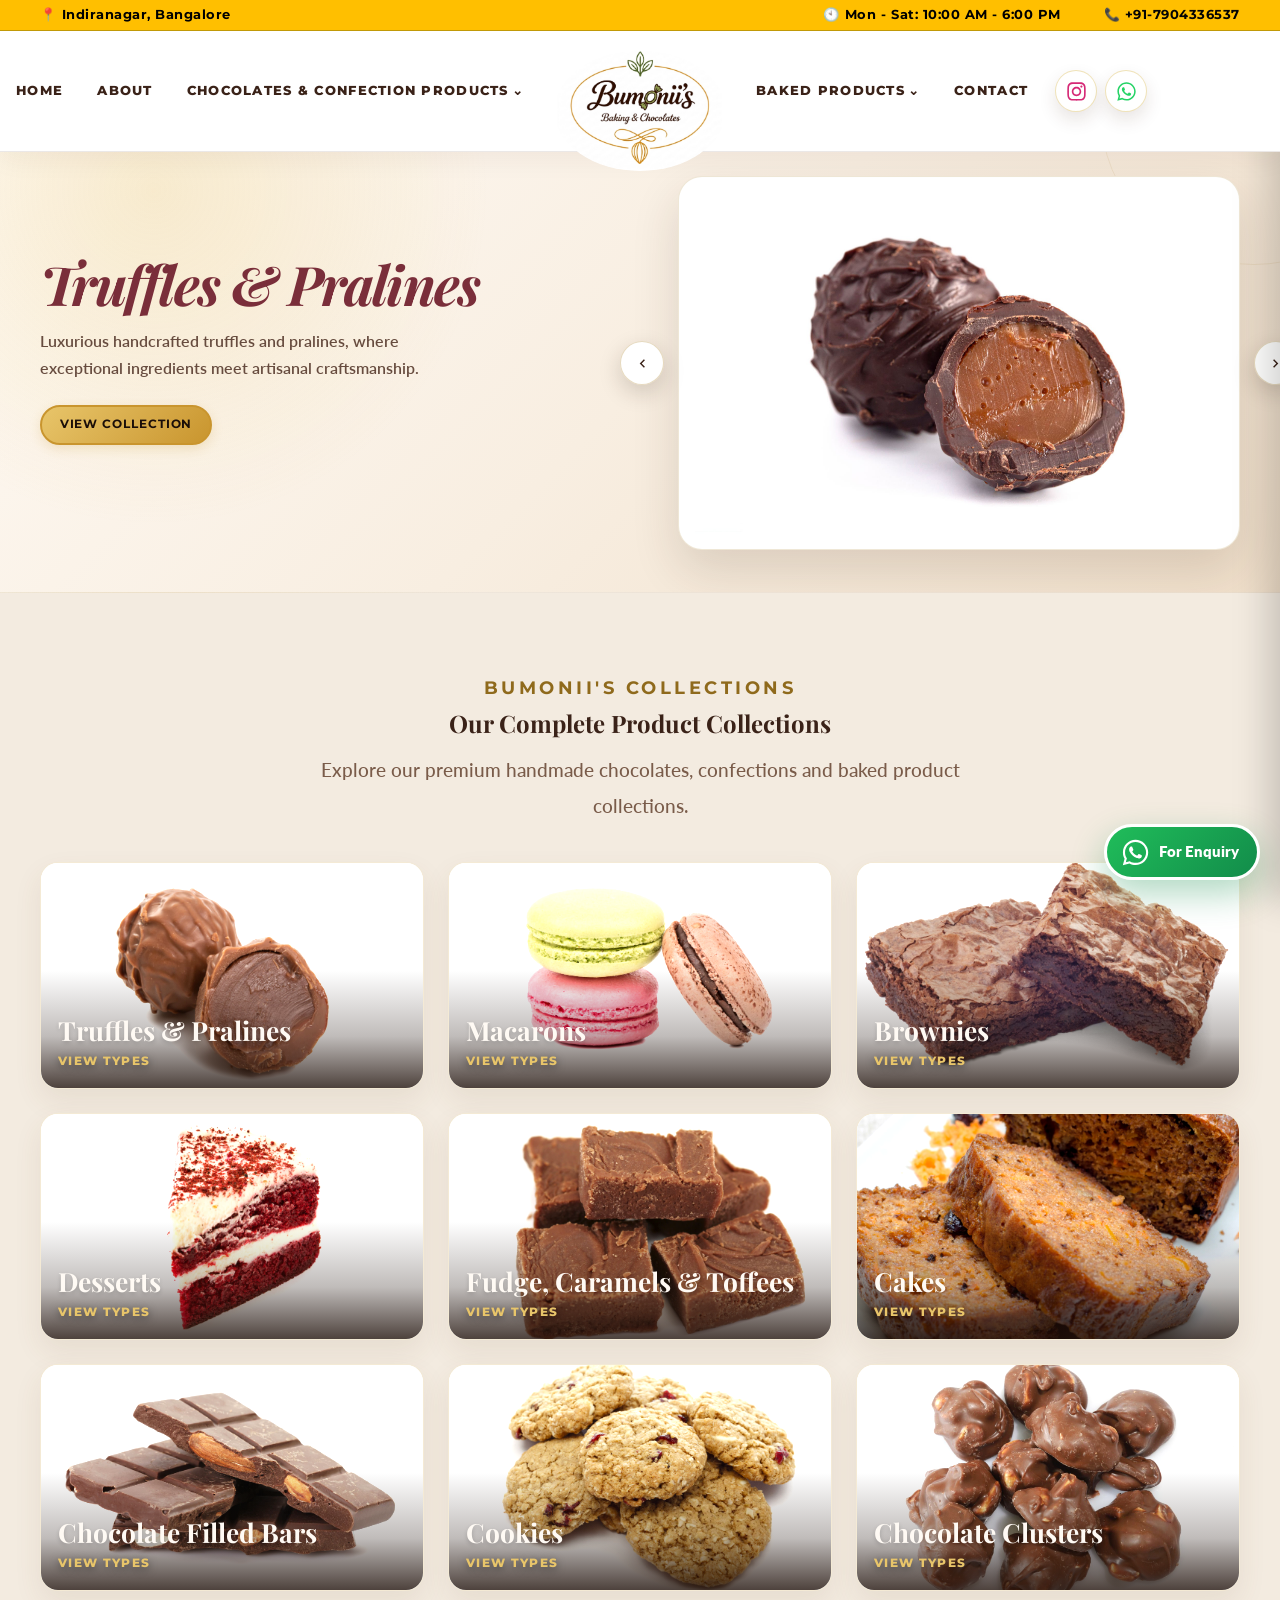
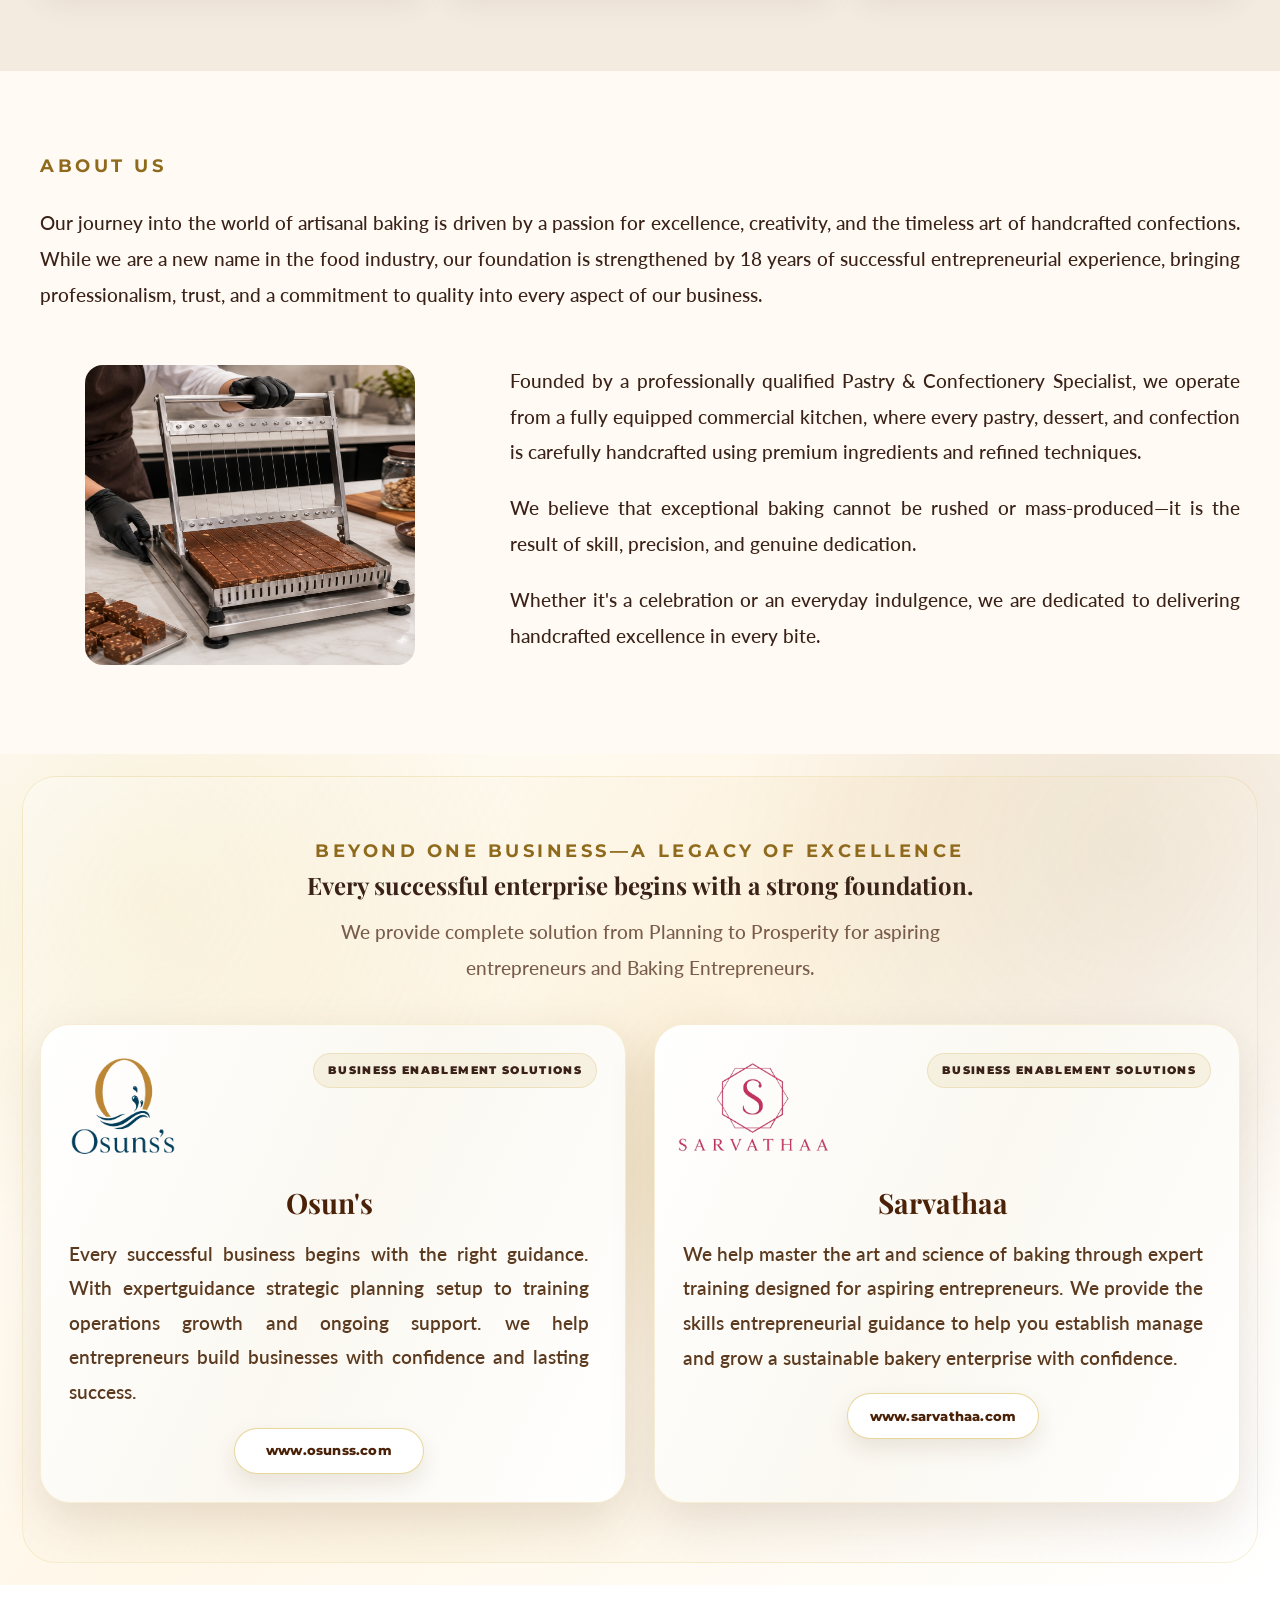
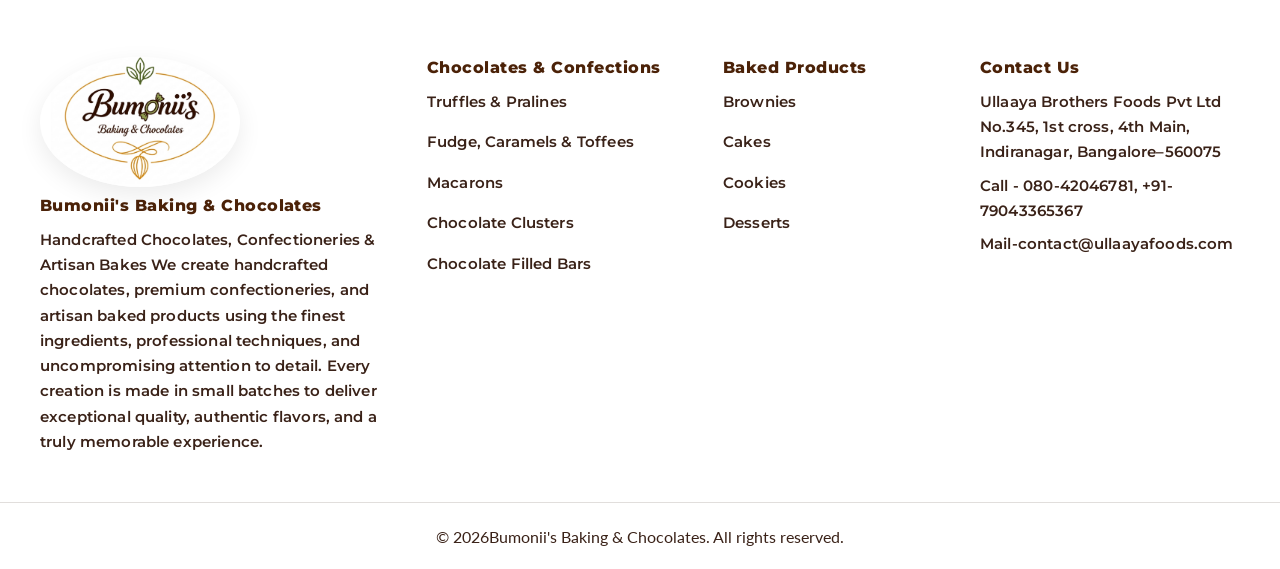
==== commit ea3a9974: "new files" ====
--- a/index.html
+++ b/index.html
@@ -507,8 +507,7 @@
                                                         <div class="business-logo-box clean-logo-box">
                                                                 <img alt="Osun's Logo" loading="lazy"
                                                                         src="assets/logo.osun.png" />
-                                                        </div><span class="business-label">B2B Food Business
-                                                                Solutions</span>
+                                                        </div><span class="business-label">Business enablement solutions</span>
                                                 </div>
                                                 <div class="business-card-content">
                                                         <h3>Osun's</h3>
@@ -527,8 +526,7 @@
                                                         <div class="business-logo-box clean-logo-box">
                                                                 <img alt="Sarvathaa Logo" loading="lazy"
                                                                         src="assets/sarvathaa-logo.png" />
-                                                        </div><span class="business-label">Baking Learning &amp;
-                                                                Practice</span>
+                                                        </div><span class="business-label">Business enablement solutions</span>
                                                 </div>
                                                 <div class="business-card-content">
                                                         <h3>Sarvathaa</h3>
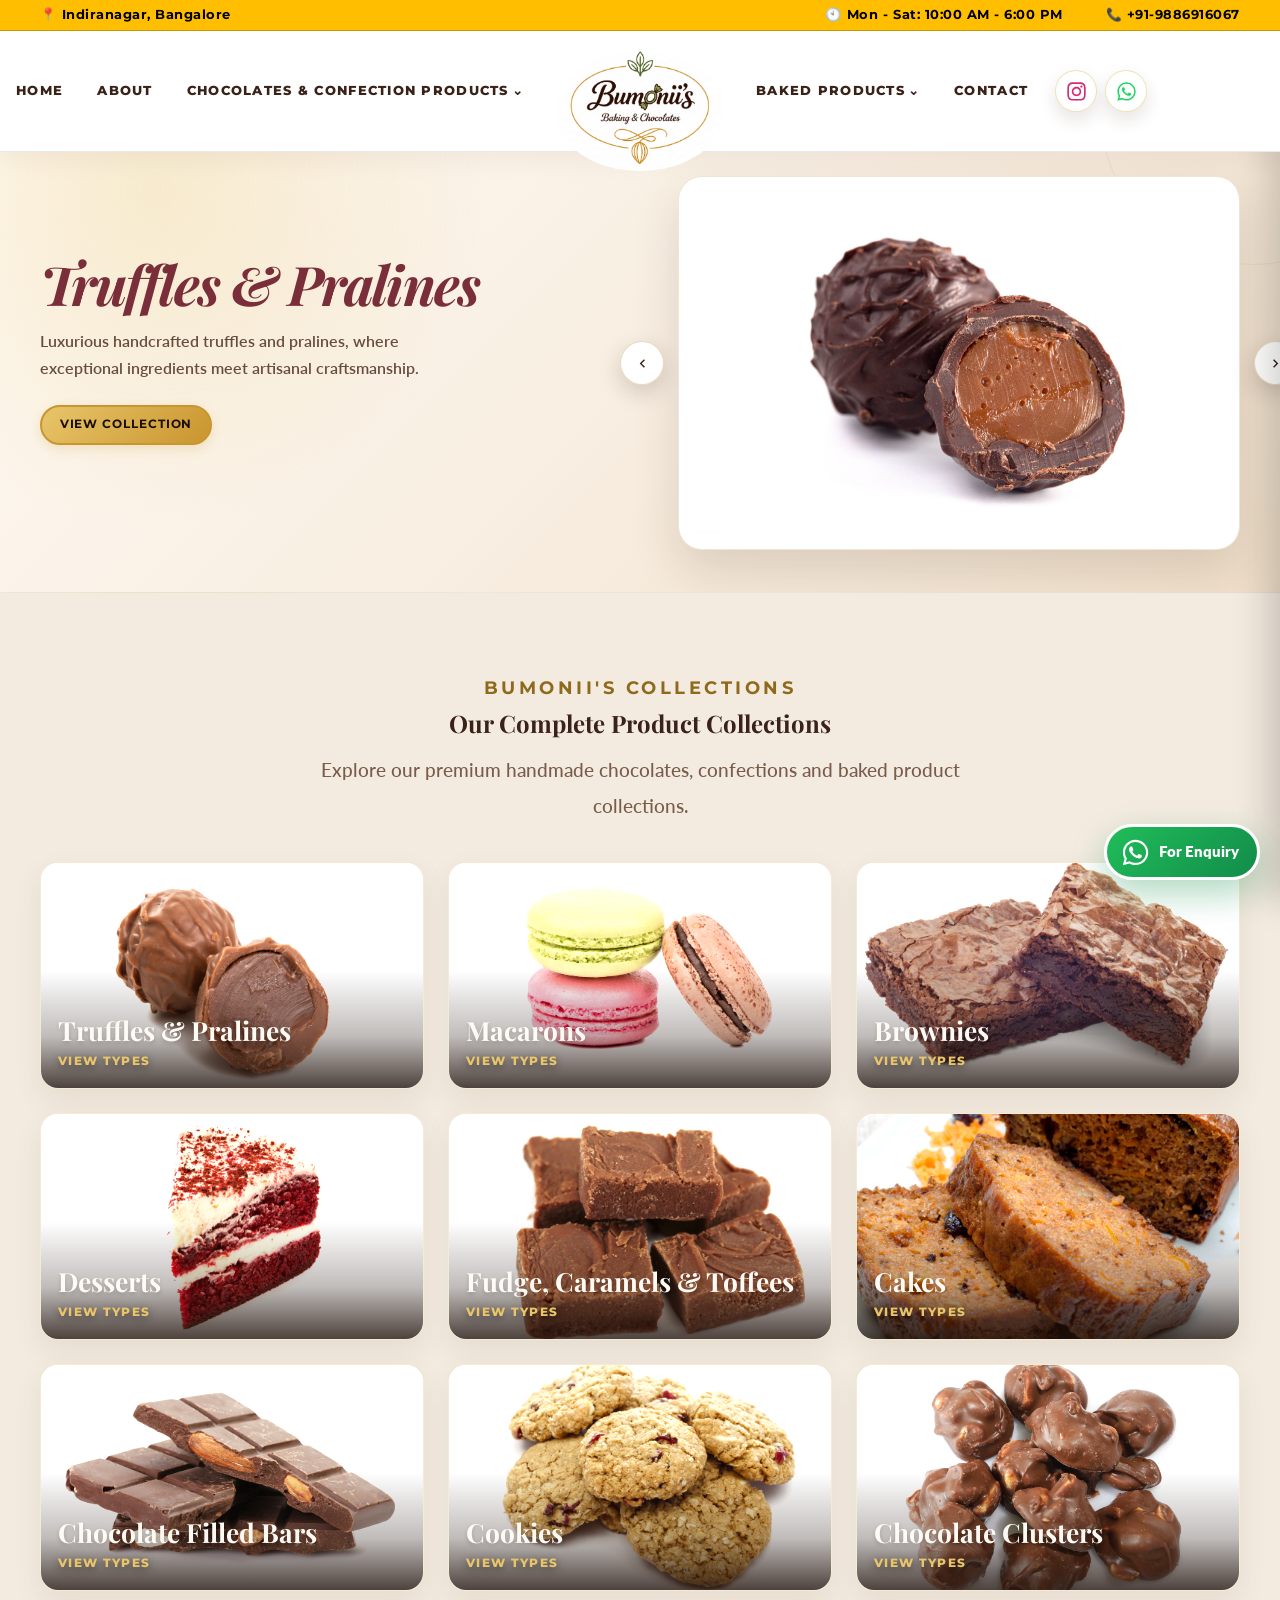
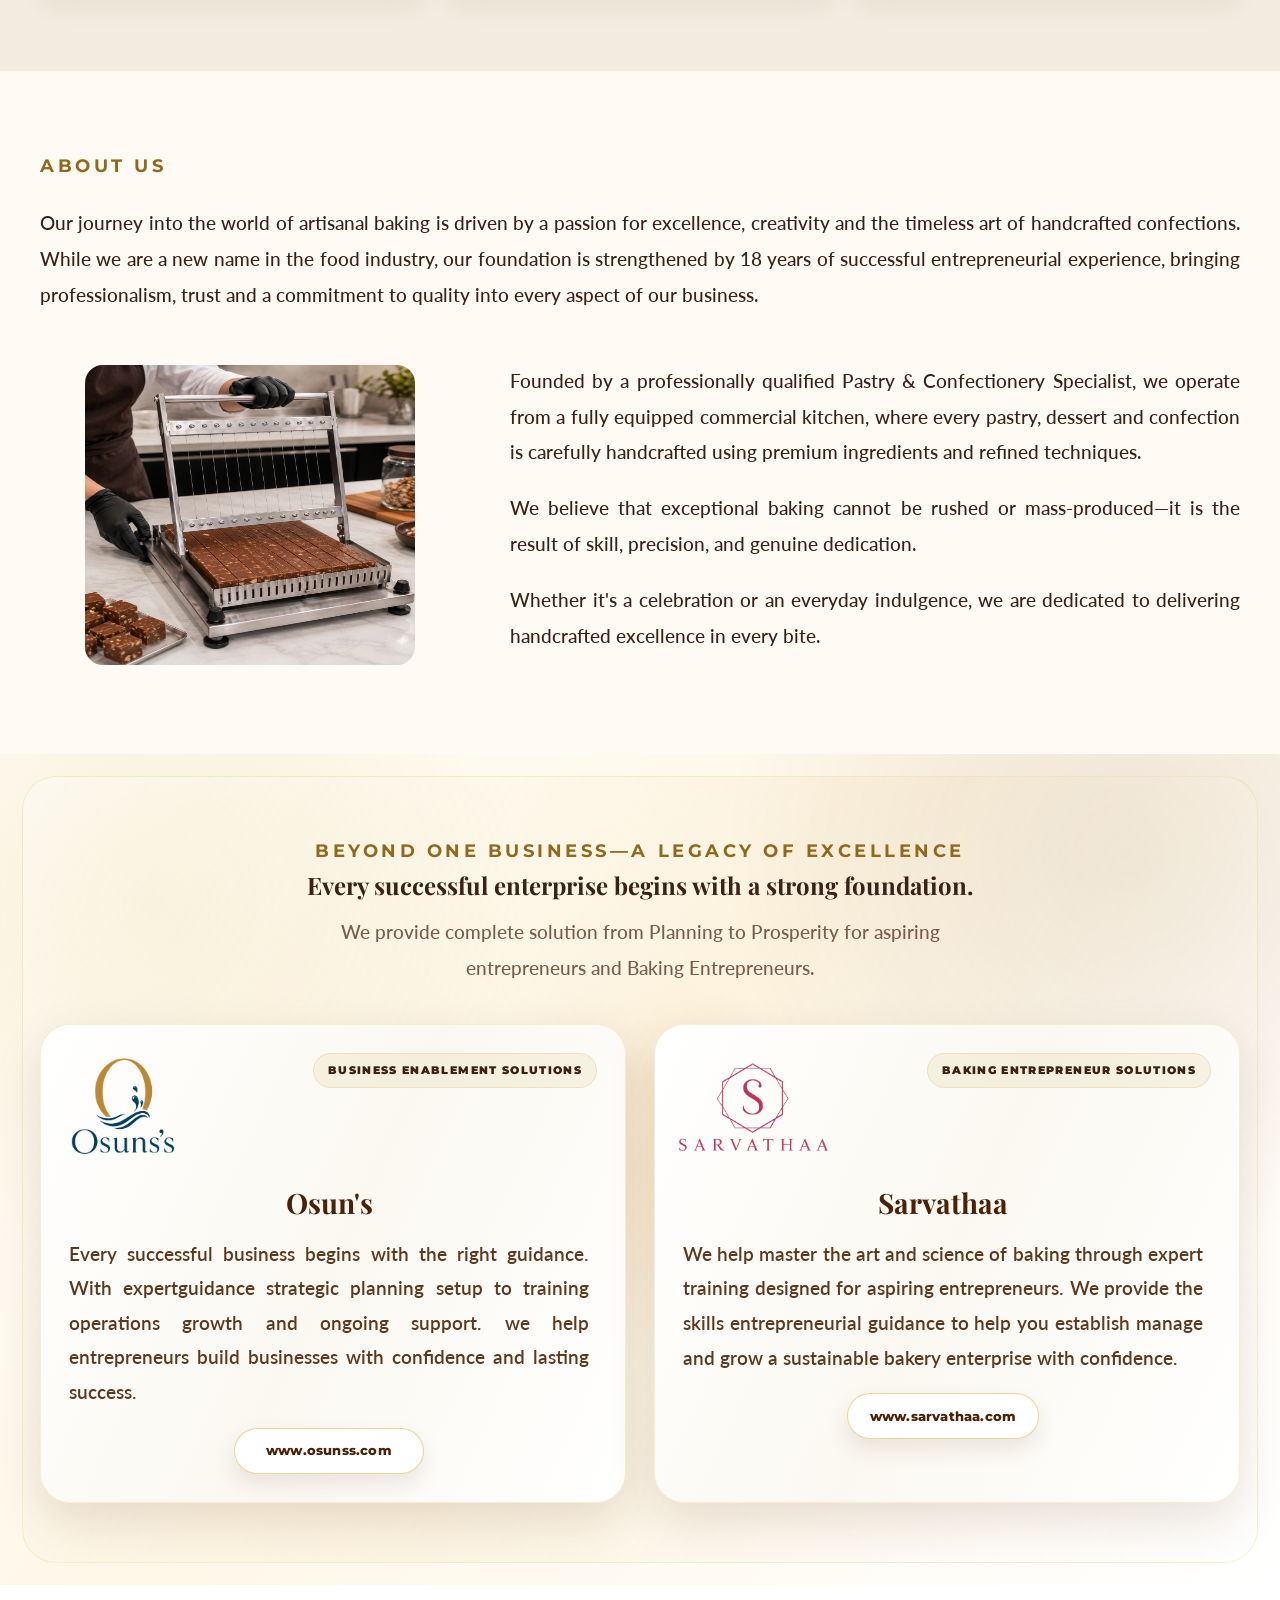
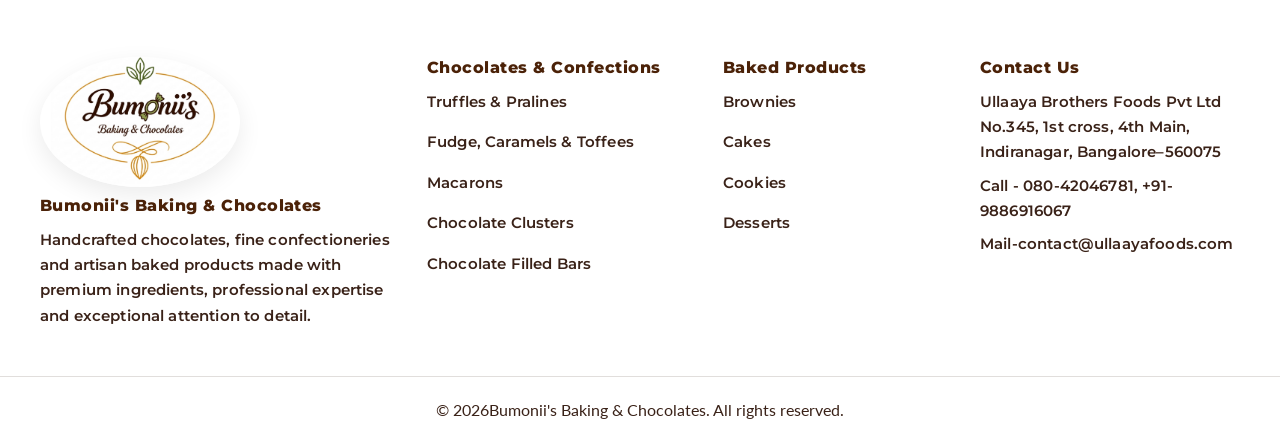
==== commit 203e0091: "new files" ====
--- a/index.html
+++ b/index.html
@@ -33,10 +33,10 @@
                                         Mon - Sat: 10:00 AM -
                                         6:00 PM
                                 </span>
-                                <a class="info-item call-info" href="tel:+917904336537">
+                                <a class="info-item call-info" href="tel:+919886916067">
                                         <span aria-hidden="true" class="info-icon">
                                         </span>
-                                        📞 +91-7904336537
+                                        📞 +91-9886916067
                                 </a>
                         </div>
                 </div>
@@ -144,7 +144,7 @@
                                                                 </path>
                                                         </svg></a>
                                                 <a aria-label="WhatsApp Enquiry" class="nav-social-icon whatsapp-icon"
-                                                        href="https://wa.me/917904336537?text=Hello%20Bumoniis%2C%20I%20would%20like%20to%20place%20an%20enquiry."
+                                                        href="https://wa.me/919886916067?text=Hello%20Bumoniis%2C%20I%20would%20like%20to%20place%20an%20enquiry."
                                                         rel="noopener noreferrer" target="_blank"><svg
                                                                 aria-hidden="true" focusable="false"
                                                                 viewbox="0 0 448 512"
@@ -449,10 +449,10 @@
 
                                         <p>
                                                 Our journey into the world of artisanal baking is driven by a passion
-                                                for excellence, creativity, and the timeless art of handcrafted
+                                                for excellence, creativity and the timeless art of handcrafted
                                                 confections. While we are a new name in the food industry, our foundation is
                                                 strengthened by 18 years of successful entrepreneurial experience,
-                                                bringing professionalism, trust, and a commitment to quality into
+                                                bringing professionalism, trust and a commitment to quality into
                                                 every aspect of our business.
                                         </p>
 
@@ -471,7 +471,7 @@
                                                 <p>
                                                         Founded by a professionally qualified Pastry &amp;
                                                         Confectionery Specialist, we operate from a fully equipped
-                                                        commercial kitchen, where every pastry, dessert, and confection
+                                                        commercial kitchen, where every pastry, dessert and confection
                                                         is carefully handcrafted using premium ingredients and refined
                                                         techniques.
                                                 </p>
@@ -526,7 +526,7 @@
                                                         <div class="business-logo-box clean-logo-box">
                                                                 <img alt="Sarvathaa Logo" loading="lazy"
                                                                         src="assets/sarvathaa-logo.png" />
-                                                        </div><span class="business-label">Business enablement solutions</span>
+                                                        </div><span class="business-label">Baking Entrepreneur Solutions</span>
                                                 </div>
                                                 <div class="business-card-content">
                                                         <h3>Sarvathaa</h3>
@@ -550,12 +550,7 @@
                                         <img alt="Bumoniis Baking &amp; Chocolates logo" src="assets/final.loogo.png" />
                                 </a>
                                 <h3 class="footer-brand-title">Bumonii's Baking &amp; Chocolates</h3>
-                                <p>Handcrafted Chocolates, Confectioneries & Artisan Bakes
-                                        We create handcrafted chocolates, premium confectioneries, and artisan baked
-                                        products using the finest ingredients, professional techniques, and
-                                        uncompromising attention to detail. Every creation is made in small batches to
-                                        deliver exceptional quality, authentic flavors, and a truly memorable
-                                        experience.</p>
+                                <p>Handcrafted chocolates, fine confectioneries and artisan baked products made with premium ingredients, professional expertise and exceptional attention to detail.</p>
                         </div>
                         <div class="footer-link-block">
                                 <h3>Chocolates &amp; Confections</h3>
@@ -581,7 +576,7 @@
                                 <p>Ullaaya Brothers Foods Pvt Ltd No.345, 1st cross, 4th Main, Indiranagar,
                                         Bangalore–560075
                                 </p>
-                                <a class="footer-phone" href="tel:080-42046781">Call - 080-42046781, +91-79043365367</a>
+                                <a class="footer-phone" href="tel:080-42046781">Call - 080-42046781, +91-9886916067</a>
                                 <a class="footer-wa" href="mailto:info@ullaayafoods.com" rel="noopener noreferrer"
                                         target="_blank">Mail-contact@ullaayafoods.com
                                 </a>
@@ -591,7 +586,7 @@
                         reserved.</div>
         </footer>
         <a aria-label="For Enquiry on WhatsApp" class="floating-whatsapp"
-                href="https://wa.me/917904336537?text=Hello%20Bumoniis%2C%20I%20would%20like%20to%20place%20an%20enquiry."
+                href="https://wa.me/919886916067?text=Hello%20Bumoniis%2C%20I%20would%20like%20to%20place%20an%20enquiry."
                 rel="noopener noreferrer" target="_blank"><svg aria-hidden="true" focusable="false"
                         viewbox="0 0 448 512" xmlns="http://www.w3.org/2000/svg">
                         <path
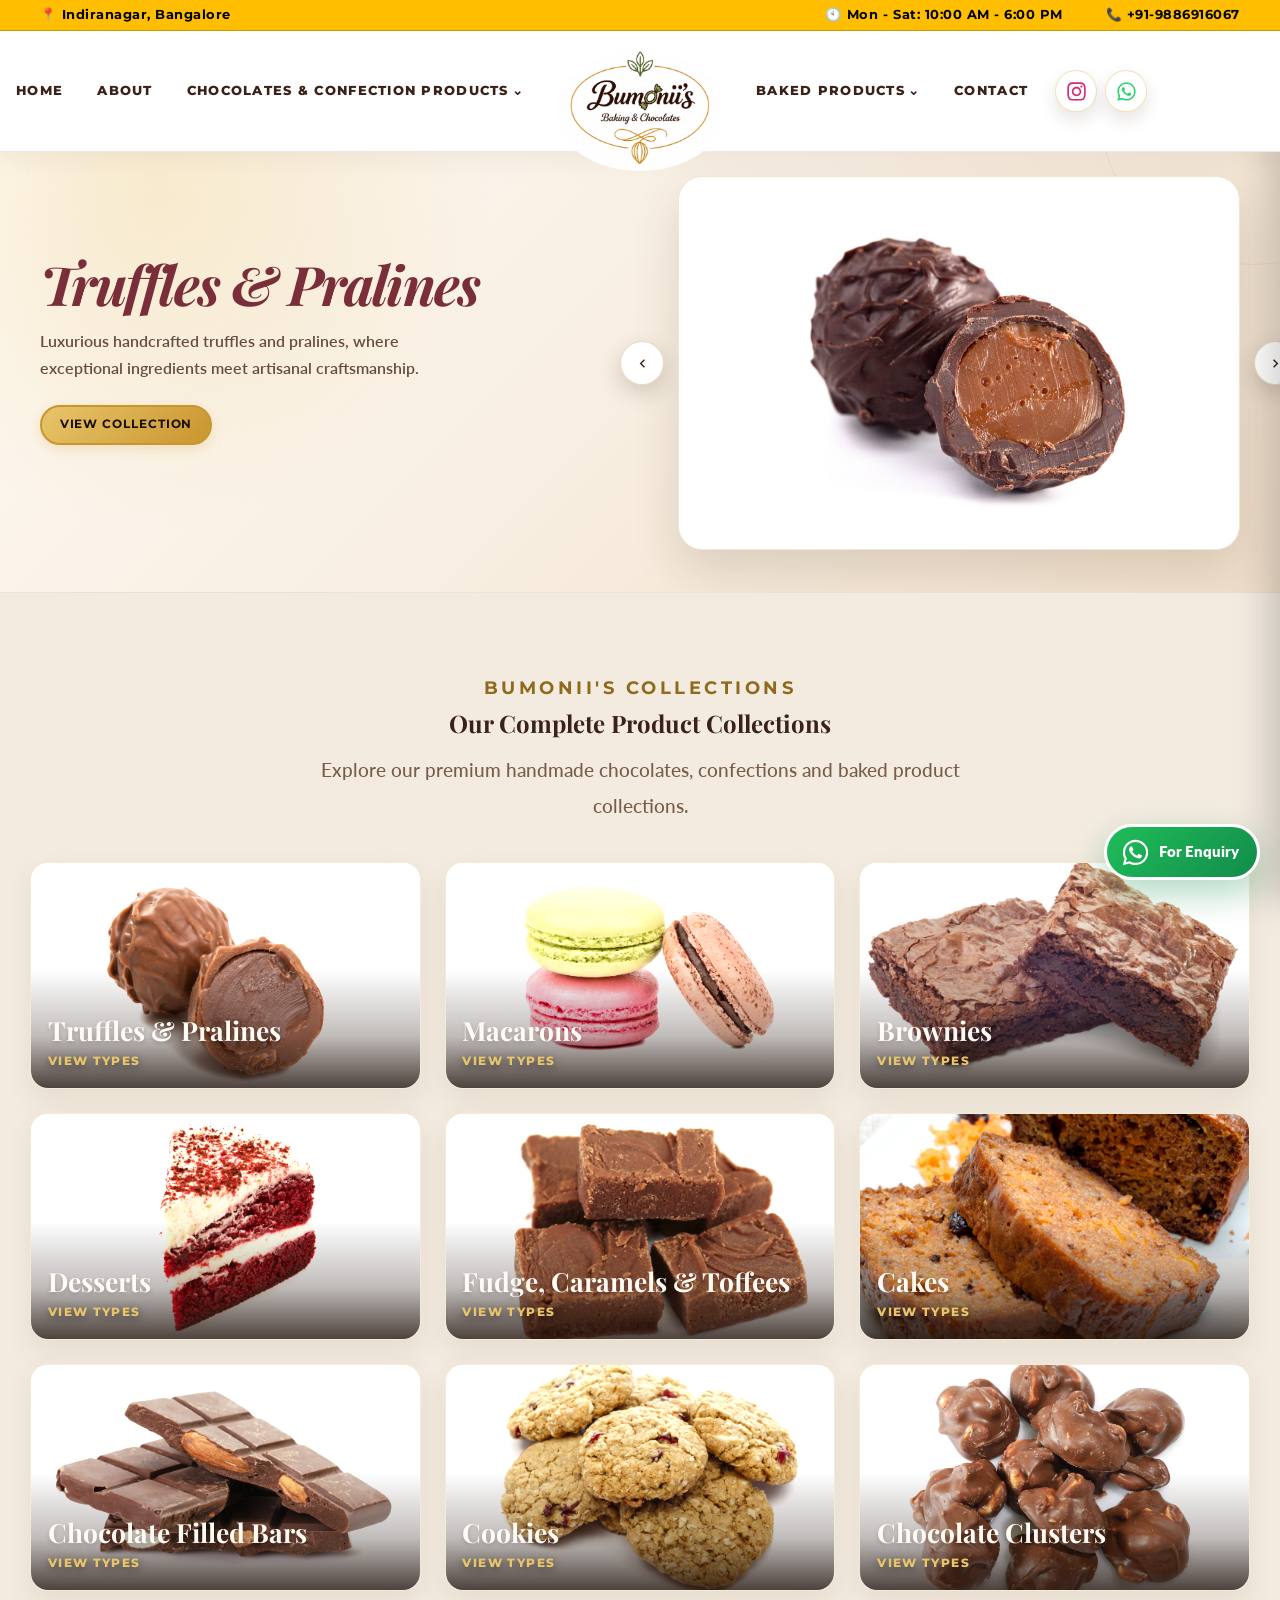
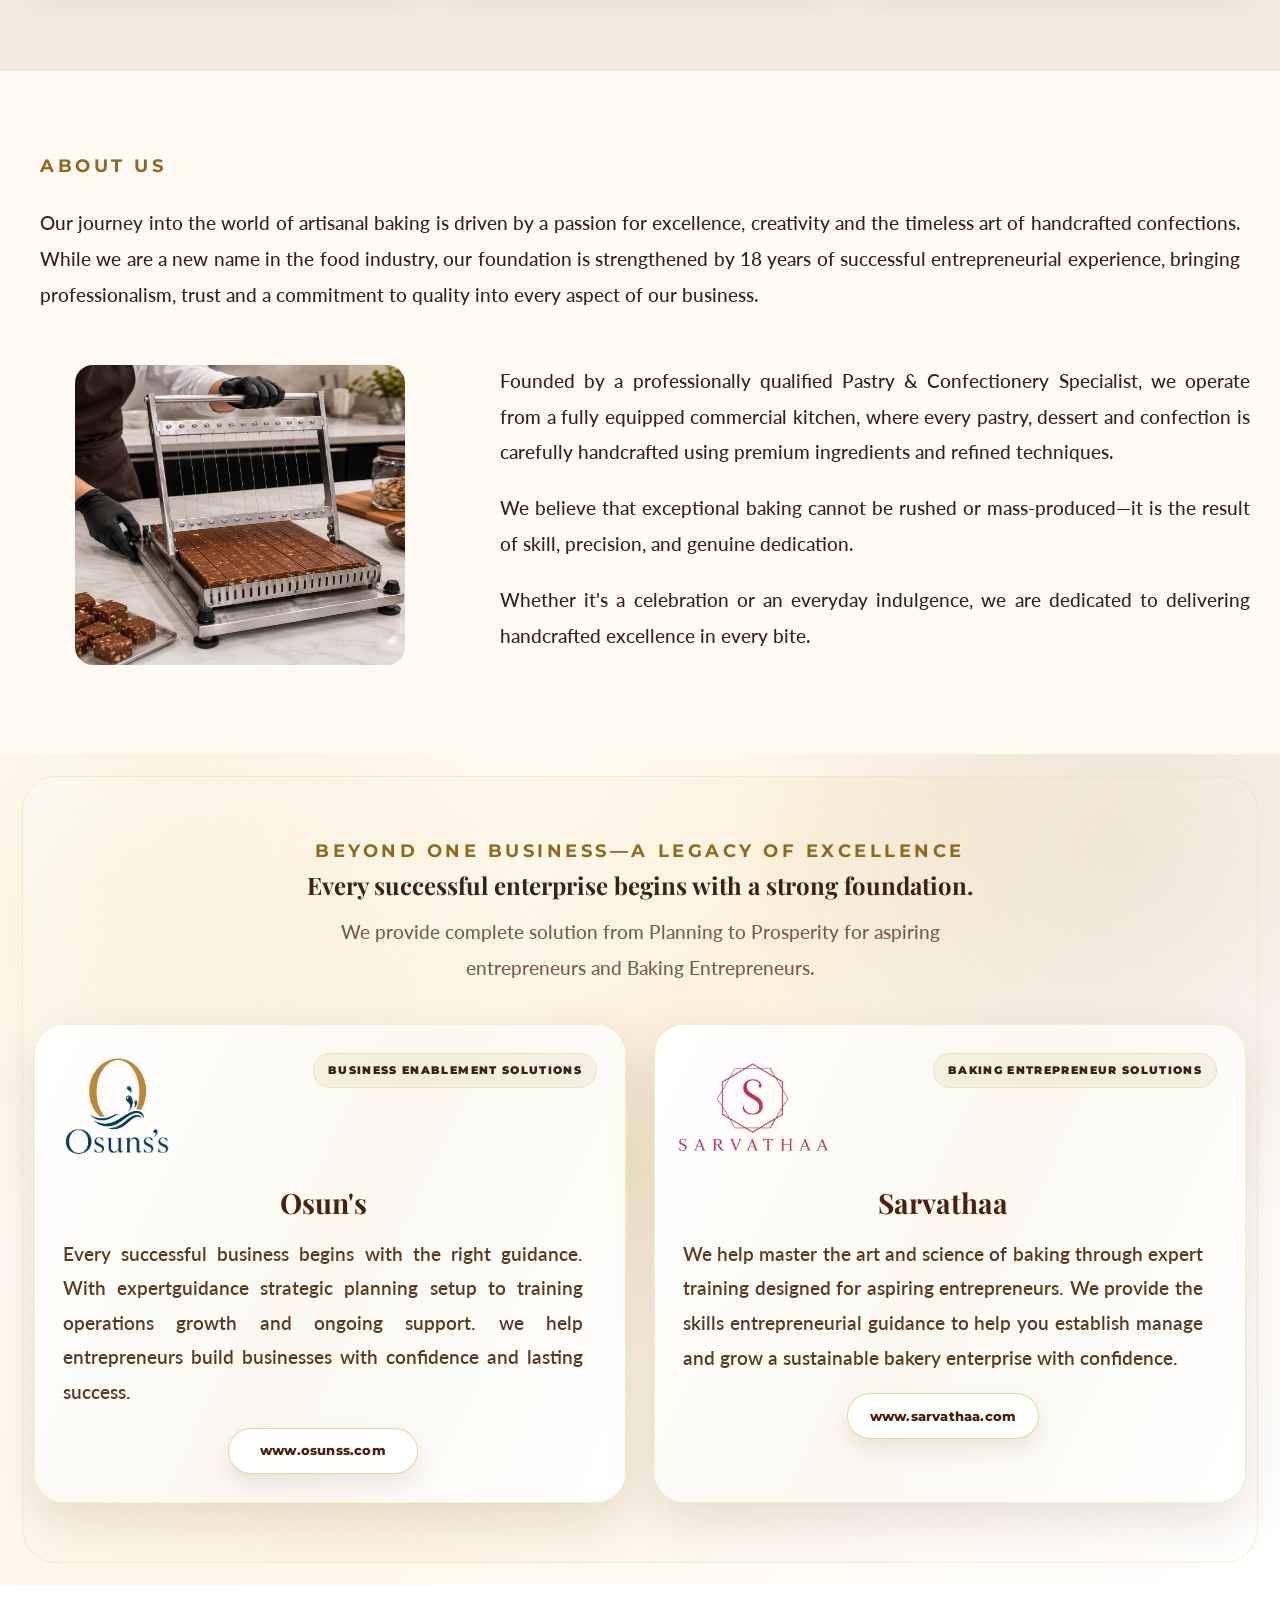
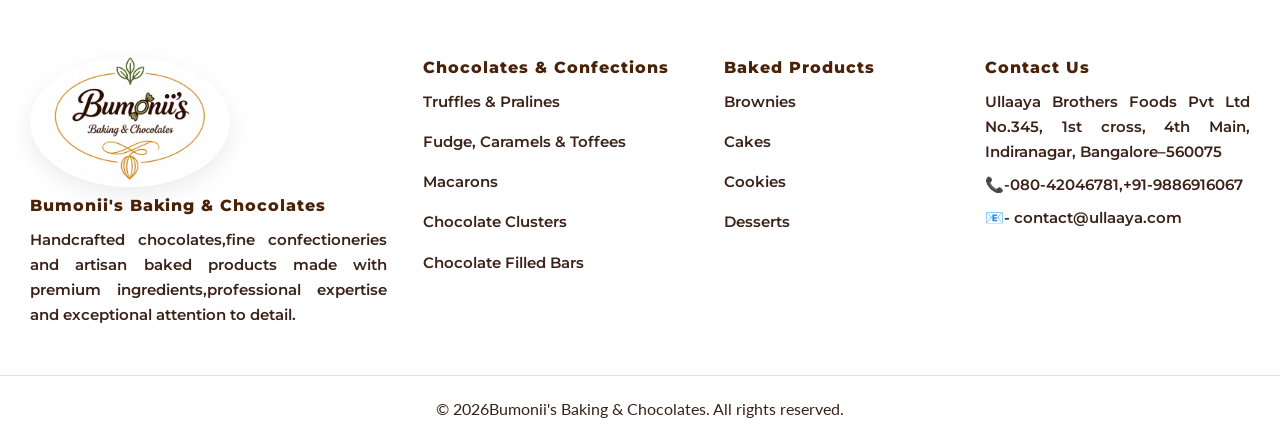
==== commit 7cce2f12: "Updated  files" ====
--- a/index.html
+++ b/index.html
@@ -550,7 +550,7 @@
                                         <img alt="Bumoniis Baking &amp; Chocolates logo" src="assets/final.loogo.png" />
                                 </a>
                                 <h3 class="footer-brand-title">Bumonii's Baking &amp; Chocolates</h3>
-                                <p>Handcrafted chocolates, fine confectioneries and artisan baked products made with premium ingredients, professional expertise and exceptional attention to detail.</p>
+                                <p>Handcrafted chocolates,fine confectioneries and artisan baked products made with premium ingredients,professional expertise and exceptional attention to detail.</p>
                         </div>
                         <div class="footer-link-block">
                                 <h3>Chocolates &amp; Confections</h3>
@@ -576,10 +576,10 @@
                                 <p>Ullaaya Brothers Foods Pvt Ltd No.345, 1st cross, 4th Main, Indiranagar,
                                         Bangalore–560075
                                 </p>
-                                <a class="footer-phone" href="tel:080-42046781">Call - 080-42046781, +91-9886916067</a>
+                                <a class="footer-phone" href="tel:080-42046781"><p>📞-080-42046781,+91-9886916067</p></a>
                                 <a class="footer-wa" href="mailto:info@ullaayafoods.com" rel="noopener noreferrer"
-                                        target="_blank">Mail-contact@ullaayafoods.com
-                                </a>
+                                        target="_blank"><p>📧-  contact@ullaaya.com
+                                </p></a>
                         </div>
                 </div>
                 <div class="footer-bottom">© <span id="year"></span>Bumonii's Baking &amp; Chocolates. All rights
--- a/style.css
+++ b/style.css
@@ -73,7 +73,7 @@
 }
 
 .container {
-  width: min(100% - 32px, 1200px);
+  width: min(100% - 32px, 1220px);
   margin: 0 auto;
 }
 
@@ -1580,7 +1580,7 @@
   text-align: left !important;
 }
 
-..footer-brand-block {
+.footer-brand-block {
   display: flex !important;
   flex-direction: column !important;
   align-items: flex-start !important;
@@ -1609,8 +1609,8 @@
 .footer-link-block ul,
 .footer-contact-block p,
 .footer-brand-block p {
-  text-align: left !important;
-  margin-left: 0 !important;
+  text-align: justify !important;
+  margin-left: 0px !important;
   padding-left: 0 !important;
 }
 
@@ -3007,10 +3007,11 @@
 .footer-phone,
 .footer-wa {
   font-family: var(--font-ui) !important;
-  font-size: 0.96rem !important;
+  font-size: 0.95rem !important;
   line-height: 1.65 !important;
   font-weight: 600 !important;
-  letter-spacing: 0.01em !important;
+  letter-spacing: 0.0em !important;
+  text-align: justify;
 }
 
 .footer-contact-block .footer-phone,
@@ -3098,7 +3099,7 @@
   font-family: var(--font-ui) !important;
   font-size: 1rem !important;
   font-weight: 800 !important;
-  letter-spacing: 0.03em !important;
+  letter-spacing: 0.06em !important;
   text-transform: none !important;
 }
 
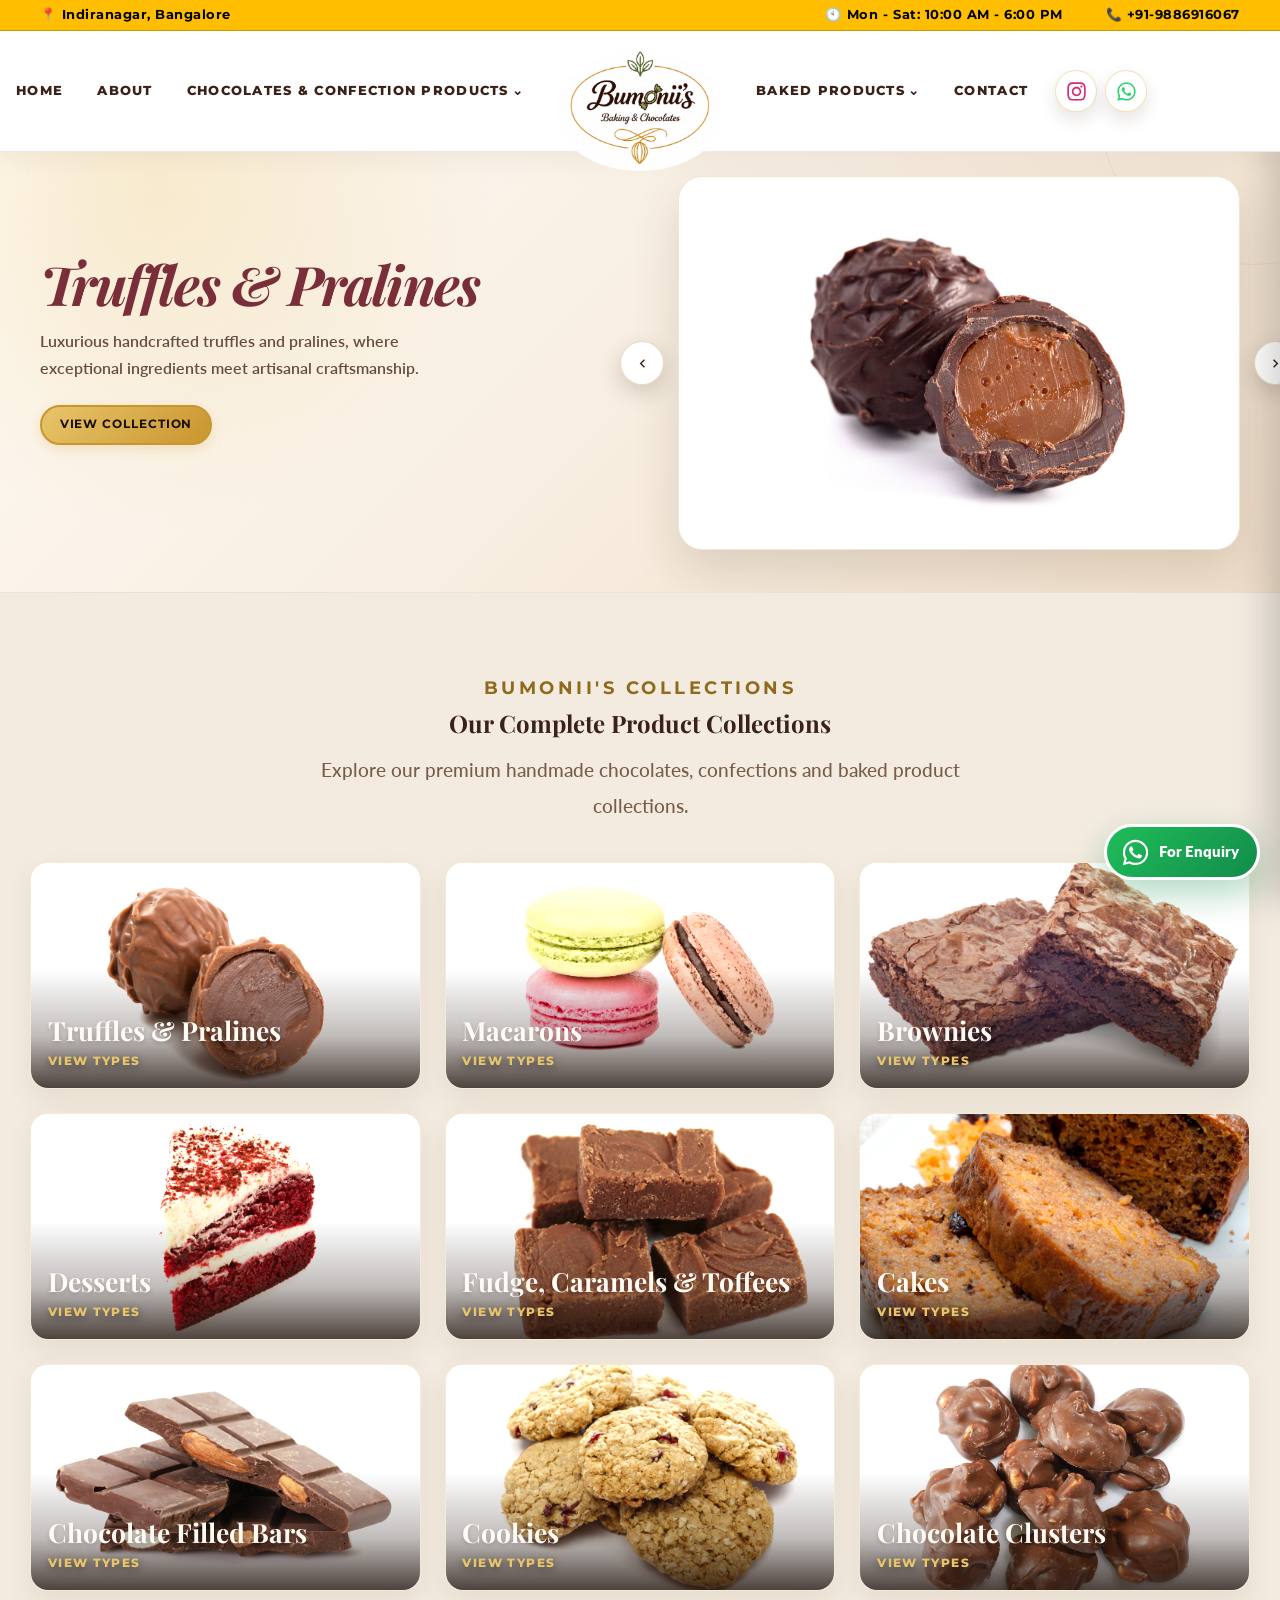
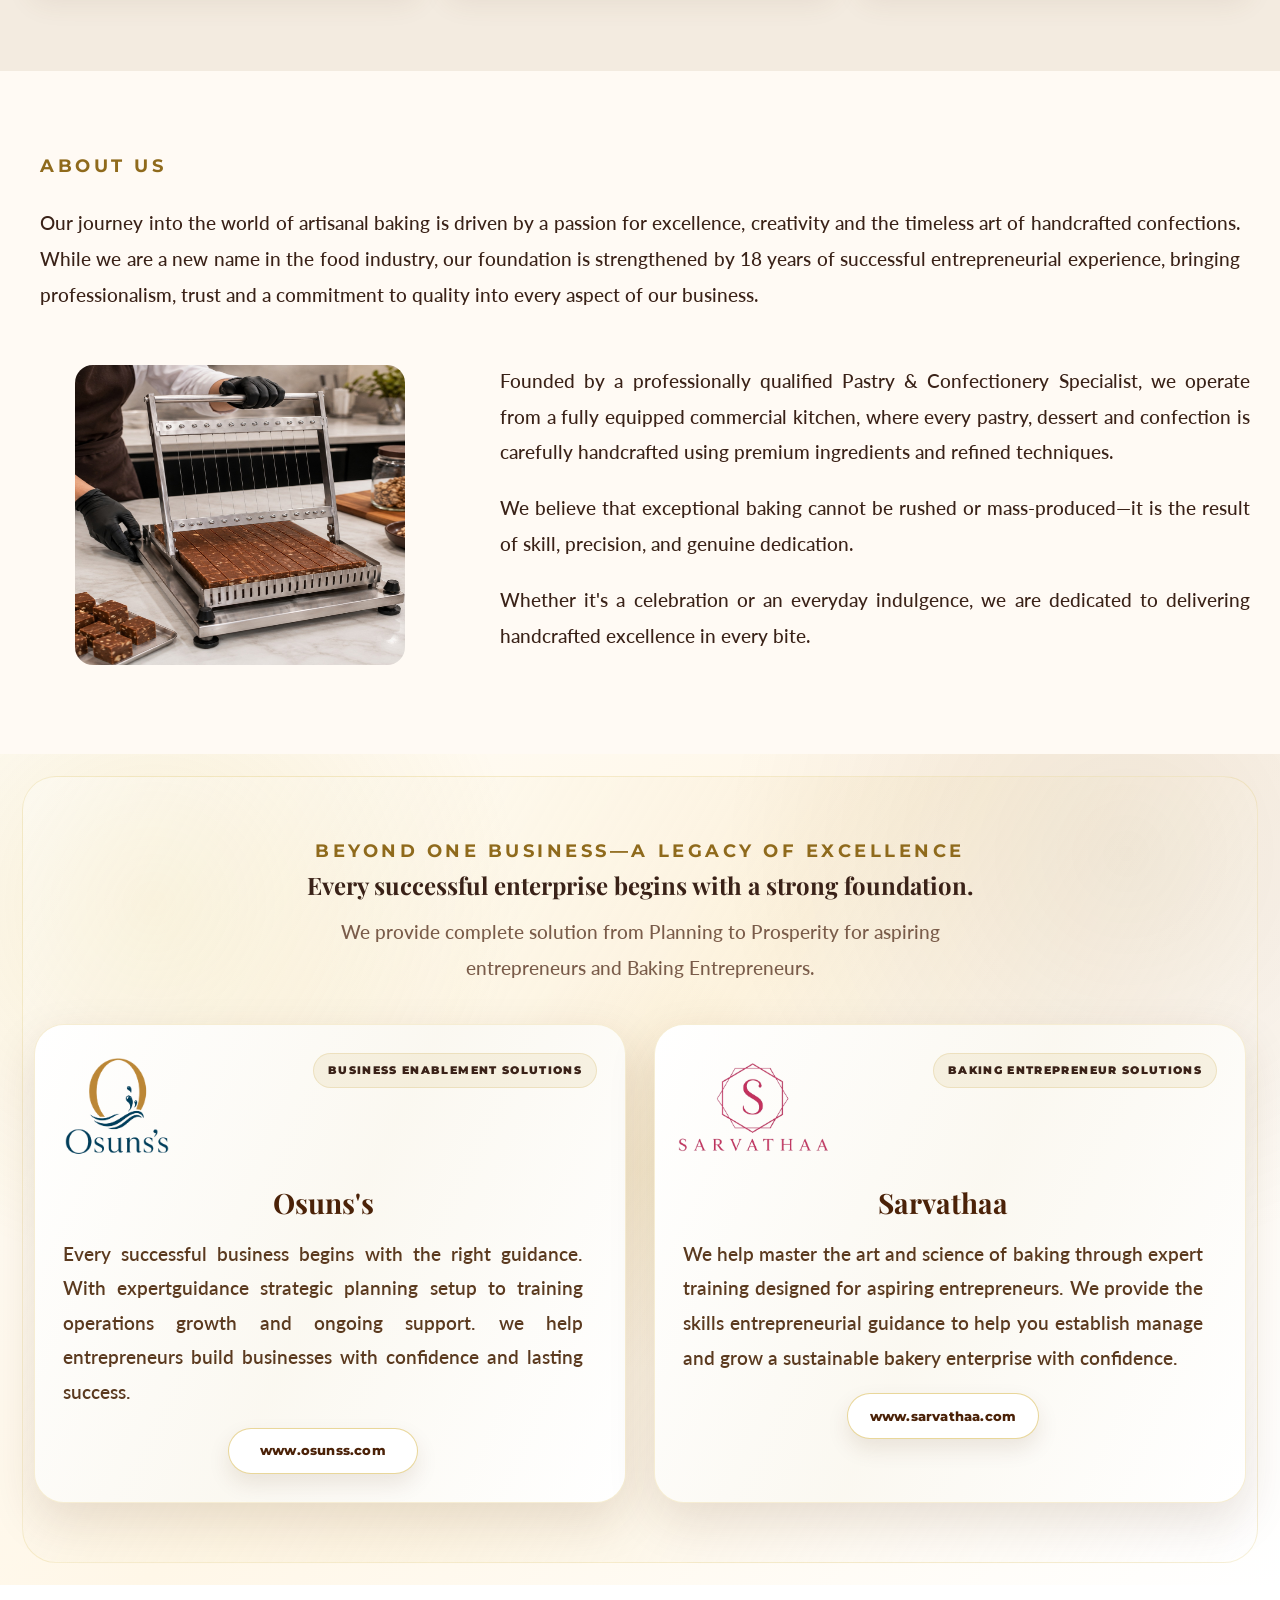
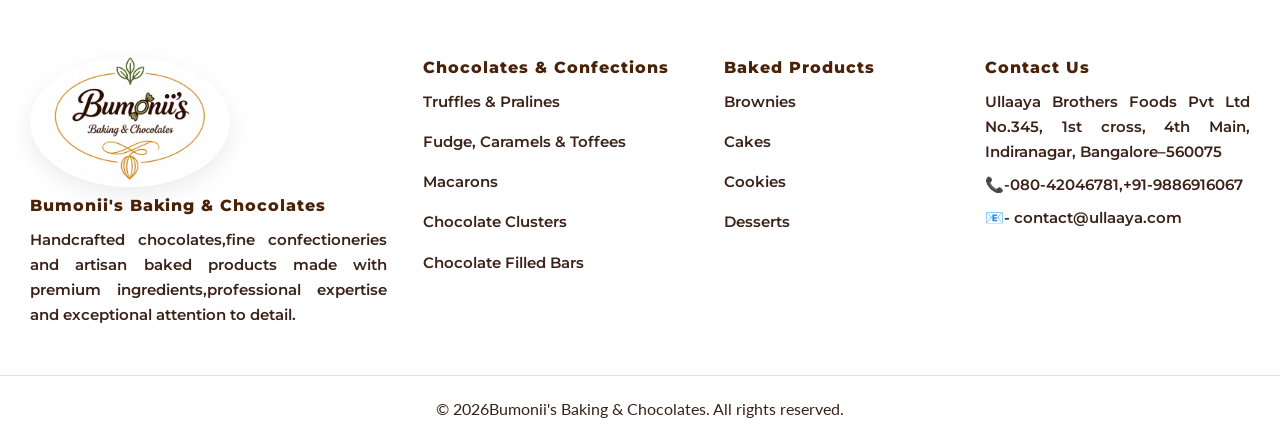
==== commit 11ca16ff: "Updated  files" ====
--- a/index.html
+++ b/index.html
@@ -510,7 +510,7 @@
                                                         </div><span class="business-label">Business enablement solutions</span>
                                                 </div>
                                                 <div class="business-card-content">
-                                                        <h3>Osun's</h3>
+                                                         <h3>Osuns's</h3>
                                                         <p>
                                                                 Every successful business begins with the right
                                                                 guidance. With expertguidance strategic planning setup to training operations growth and ongoing support. we help entrepreneurs build businesses with
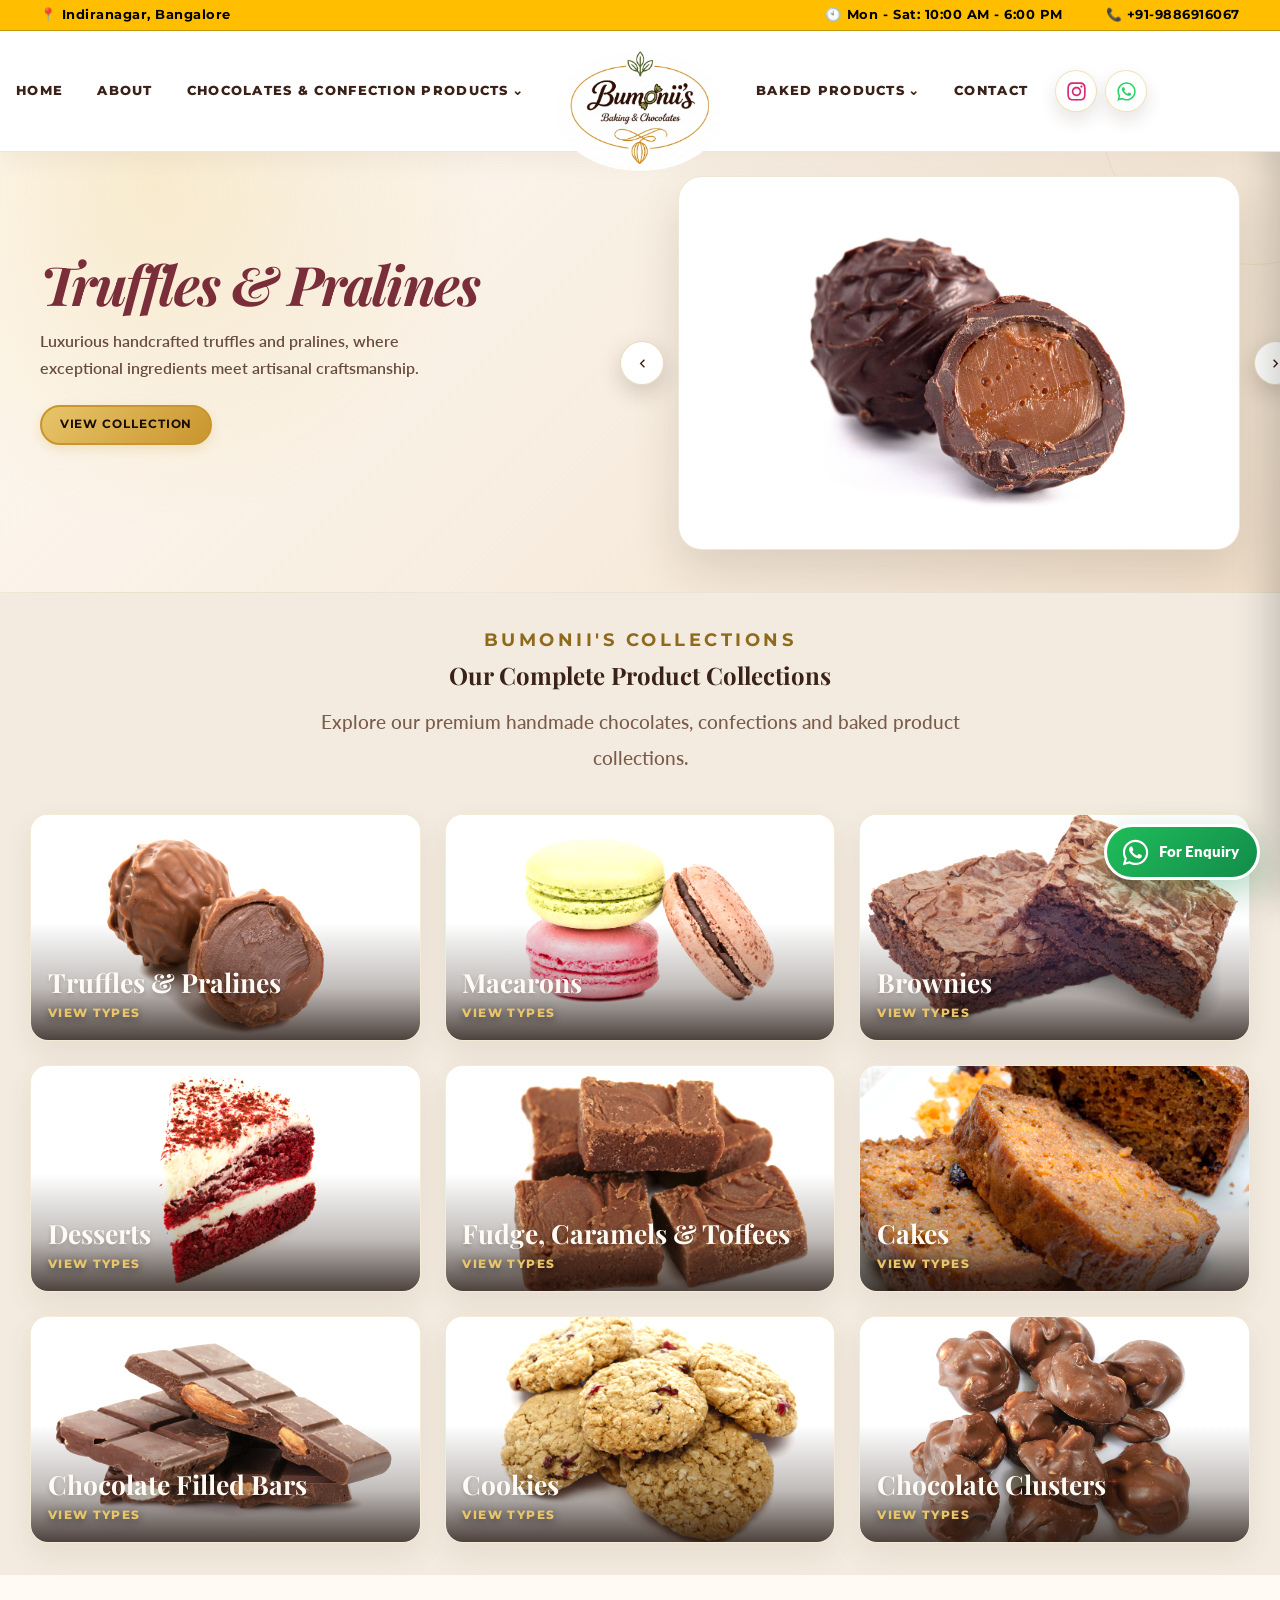
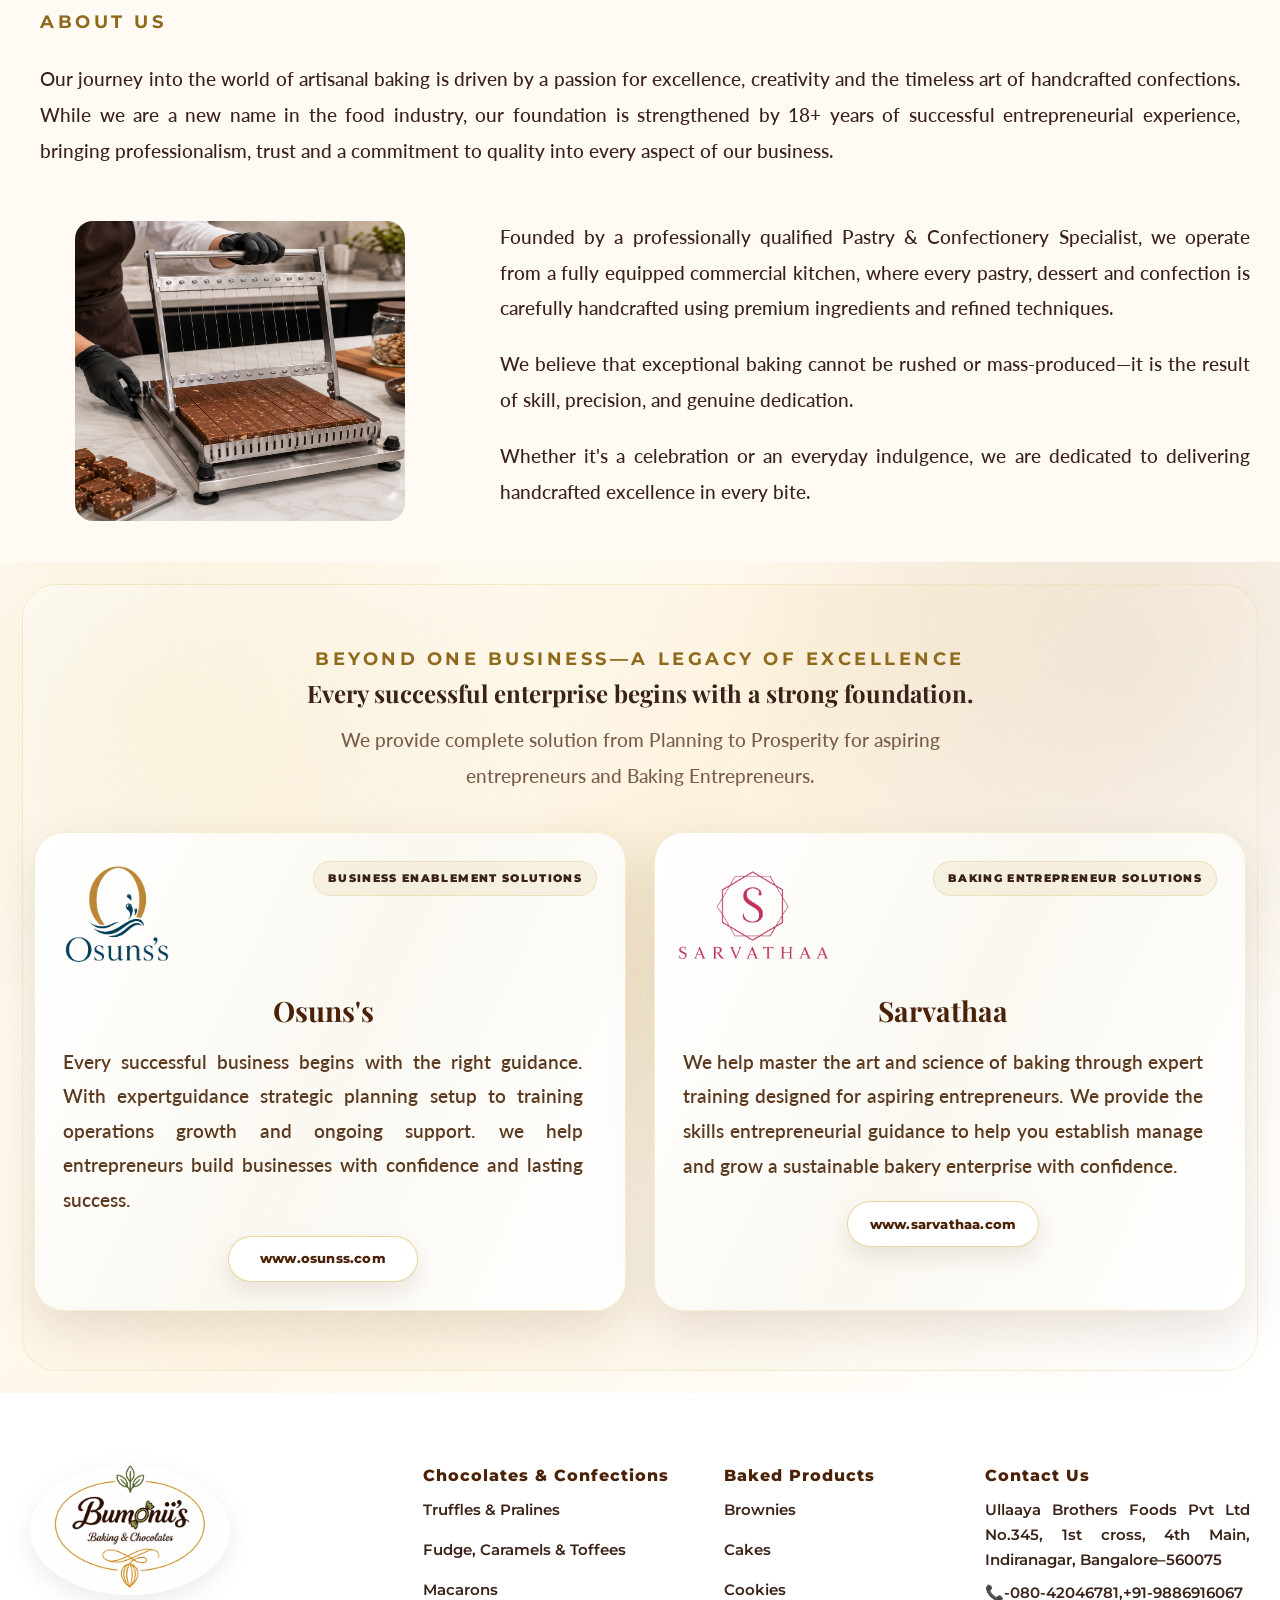
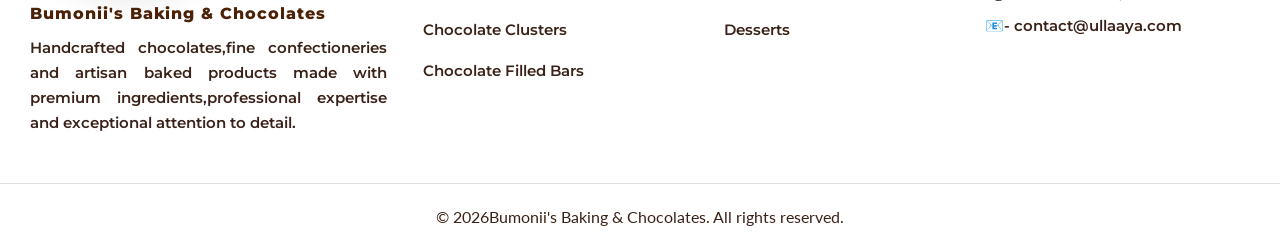
==== commit 4a9aa2bc: "new files" ====
--- a/index.html
+++ b/index.html
@@ -451,7 +451,7 @@
                                                 Our journey into the world of artisanal baking is driven by a passion
                                                 for excellence, creativity and the timeless art of handcrafted
                                                 confections. While we are a new name in the food industry, our foundation is
-                                                strengthened by 18 years of successful entrepreneurial experience,
+                                                strengthened by 18+ years of successful entrepreneurial experience,
                                                 bringing professionalism, trust and a commitment to quality into
                                                 every aspect of our business.
                                         </p>
--- a/style.css
+++ b/style.css
@@ -493,7 +493,7 @@
    STORY & ABOUT LAYOUT
    ========================================================= */
 .section {
-  padding: 5rem 0;
+  padding: 2rem 0;
 }
 
 .section-header {
@@ -510,7 +510,7 @@
 }
 
 .section-subtitle {
-  max-width: 690px;
+  max-width: 700px;
   margin: 1rem auto 0;
   color: var(--muted);
   font-size: 1.05rem;
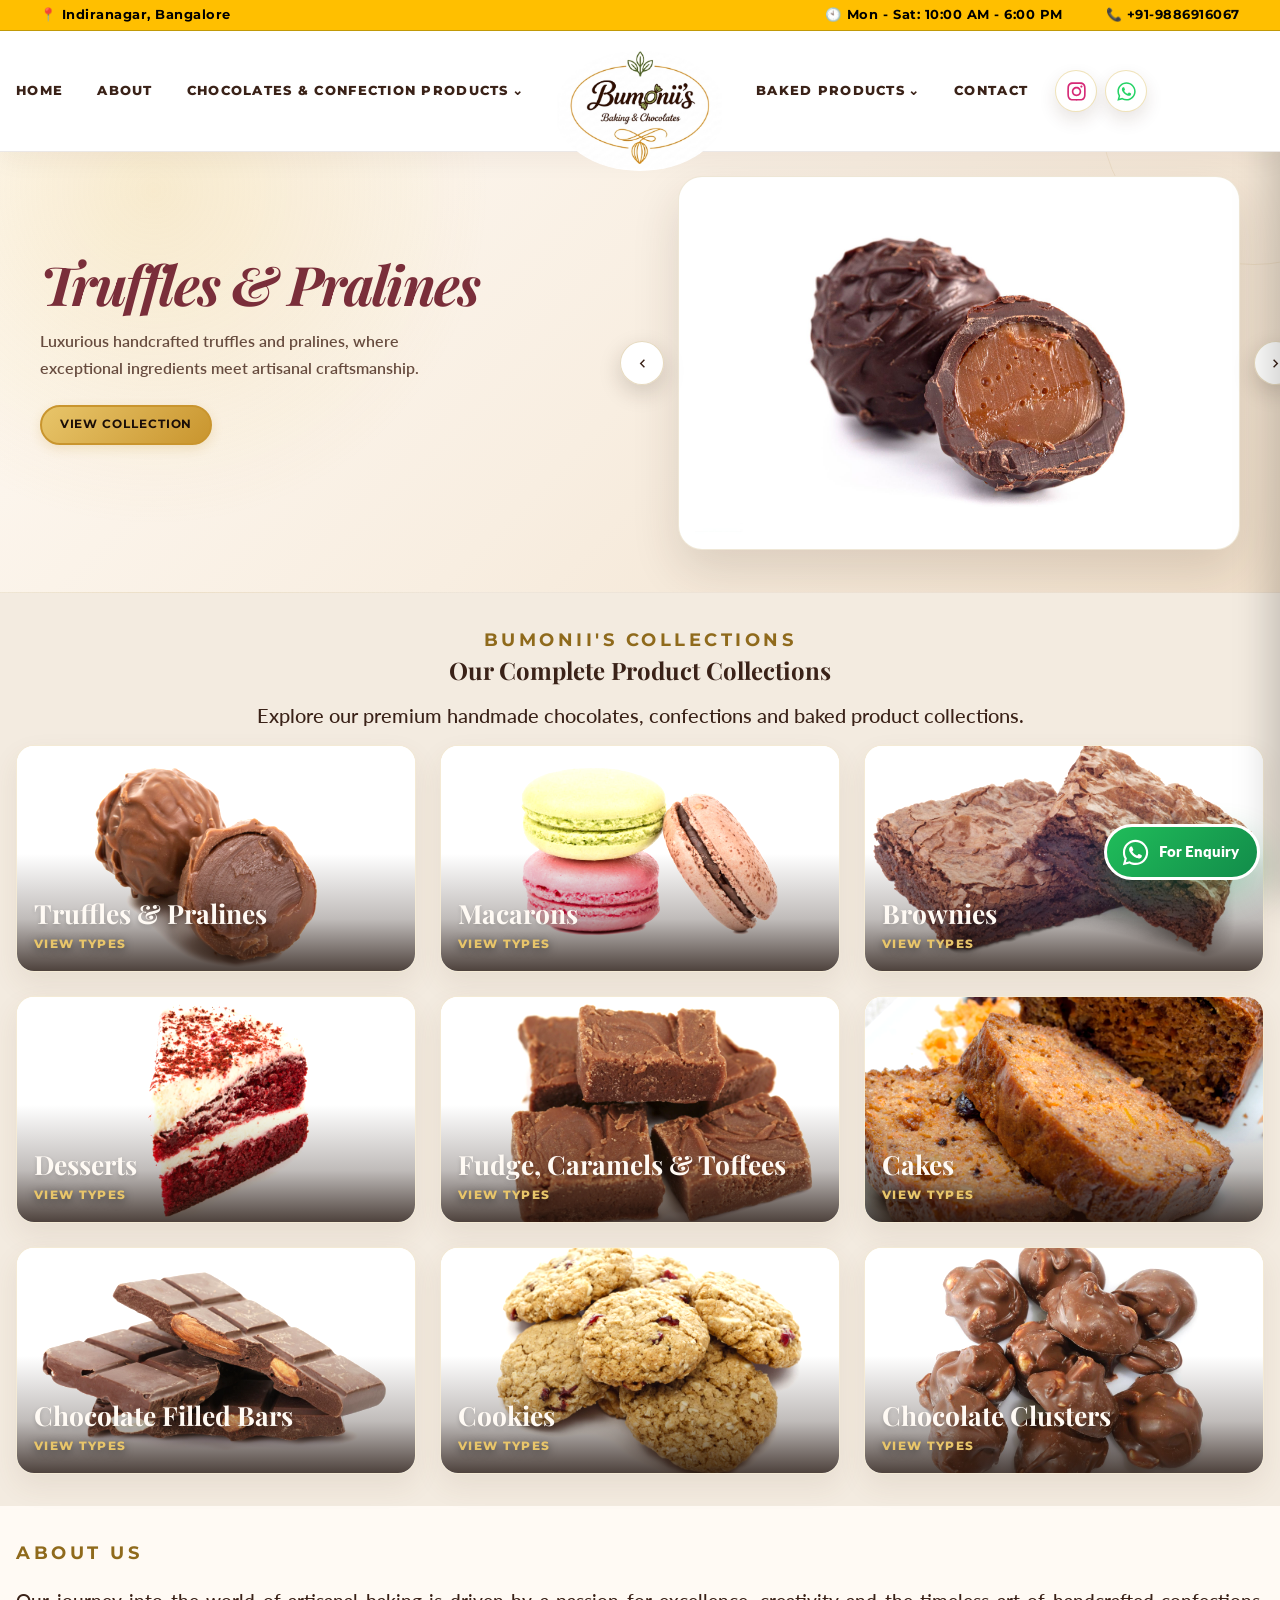
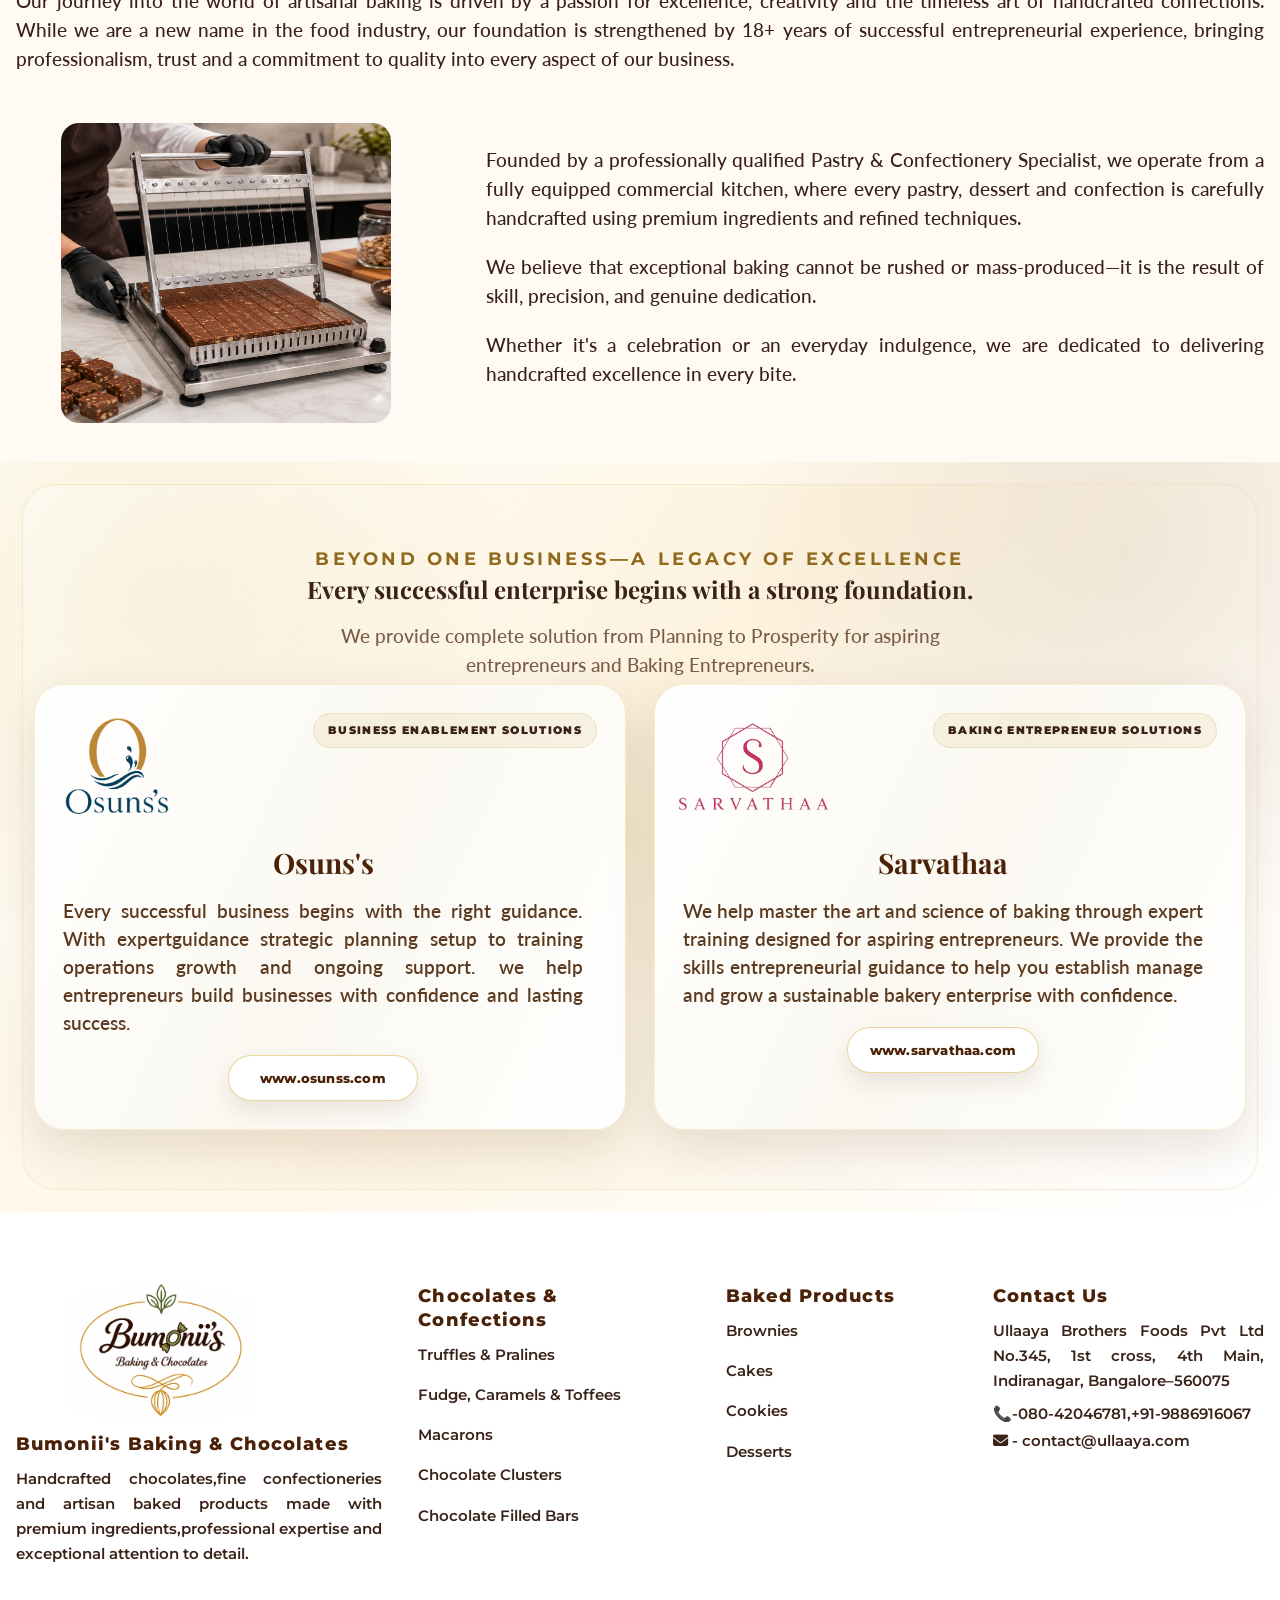
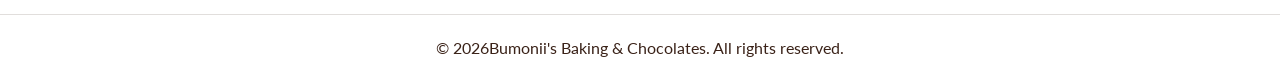
==== commit 281f6520: "new files" ====
--- a/index.html
+++ b/index.html
@@ -13,6 +13,7 @@
         <link href="style.css" rel="stylesheet" />
         <link href="https://fonts.googleapis.com" rel="preconnect" />
         <link crossorigin="" href="https://fonts.gstatic.com" rel="preconnect" />
+        <link rel="stylesheet" href="https://cdnjs.cloudflare.com/ajax/libs/font-awesome/6.7.2/css/all.min.css">
 </head>
 
 <body>
@@ -304,7 +305,7 @@
                                         <h2 class="section-title">
                                                 Our Complete Product Collections
                                         </h2>
-                                        <p class="section-subtitle">
+                                        <p class="center">
                                                 Explore our premium handmade chocolates, confections and baked product
                                                 collections.
                                         </p>
@@ -577,9 +578,9 @@
                                         Bangalore–560075
                                 </p>
                                 <a class="footer-phone" href="tel:080-42046781"><p>📞-080-42046781,+91-9886916067</p></a>
-                                <a class="footer-wa" href="mailto:info@ullaayafoods.com" rel="noopener noreferrer"
-                                        target="_blank"><p>📧-  contact@ullaaya.com
-                                </p></a>
+                               <a href="mailto:contact@ullaayafoods.com">
+                             <i class="fa-solid fa-envelope"></i>  -  contact@ullaaya.com
+</a>
                         </div>
                 </div>
                 <div class="footer-bottom">© <span id="year"></span>Bumonii's Baking &amp; Chocolates. All rights
--- a/style.css
+++ b/style.css
@@ -73,7 +73,7 @@
 }
 
 .container {
-  width: min(100% - 32px, 1220px);
+  width: min(100% - 32px, 1255px);
   margin: 0 auto;
 }
 
@@ -450,7 +450,6 @@
 
 .eyebrow {
     display: inline-block;
-    margin-bottom: 0.4rem;
     color: #8f6a1c !important;
     font-family: var(--font-ui);
     font-size: clamp(1rem, 2vw, 1.1rem);
@@ -498,7 +497,7 @@
 
 .section-header {
   max-width: 800px;
-  margin: 0 auto 2.4rem;
+  margin: 0 auto 0.30rem;
   text-align: center;
 }
 
@@ -506,7 +505,7 @@
   color: var(--choc);
   font-family: var(--font-heading);
   font-size: clamp(1.5rem, 3vw, 1.5rem);
-  line-height: 1.1;
+  line-height: 1.30;
 }
 
 .section-subtitle {
@@ -517,7 +516,7 @@
 }
 
 .about-top{
-    max-width:1200px;
+    max-width:1250px;
     margin:0 auto 50px;
 }
 
@@ -991,13 +990,13 @@
 .footer-logo {
   display: flex !important;
   background: #ffffff !important;
-  box-shadow: 0 8px 24px rgba(0, 0, 0, 0.08) !important;
+  box-shadow: 0 px 24px rgba(0, 0, 0, 0.08) !important;
   padding: 0 !important;
   margin-bottom: 16px !important;
   border-radius: 50% !important;
   justify-content: center !important;
-  width: 200px !important;
-  height: 130px !important;
+  width: 290px !important;
+  height: 140px !important;
 }
 
 .footer-logo img {
@@ -2685,6 +2684,12 @@
   object-fit: contain !important;
 }
 
+.center{
+  font-size: 1.27rem!important;
+  line-height: 1.4!important;
+  text-align: center !important;
+  margin: 15px auto !important;
+}
 body p,
 .section-subtitle,
 .about-content p,
@@ -2697,7 +2702,7 @@
 .business-card-content p,
 .other-business-card p {
   font-size: 1.21rem !important;
-  line-height: 1.85 !important;
+  line-height: 1.5 !important;
 }
 
 .business-card-content p,
@@ -2735,6 +2740,22 @@
     font-size: 1.07rem !important;
     line-height: 1.78 !important;
   }
+}
+.section-product-intro .section-subtitle {
+    width: 100% !important;
+    max-width: 100% !important;
+    display: block !important;
+    margin: 0 !important;
+    padding: 0 !important;
+    text-align: left !important; /* Use center if you want centered text */
+}
+.section-product-intro .section-header {
+    width: 100% !important;
+    max-width: 100% !important;
+}
+
+.section-product-intro .container {
+    max-width: 1400px !important;
 }
 
 /* === FINAL USER FIX: remove product page breadcrumb + no color change on other-business touch === */
@@ -3097,7 +3118,7 @@
 .site-footer .footer-contact-block h3 {
   color: #4b2208 !important;
   font-family: var(--font-ui) !important;
-  font-size: 1rem !important;
+  font-size: 1.10rem !important;
   font-weight: 800 !important;
   letter-spacing: 0.06em !important;
   text-transform: none !important;
@@ -4181,7 +4202,7 @@
 .chocolate-subproducts-page .types-grid {
   display: grid !important;
   grid-template-columns: repeat(3, minmax(0, 1fr)) !important;
-  width: min(100%, 1120px) !important;
+  width: min(100%, 1240px) !important;
   margin-inline: auto !important;
   gap: 22px !important;
   align-items: stretch !important;
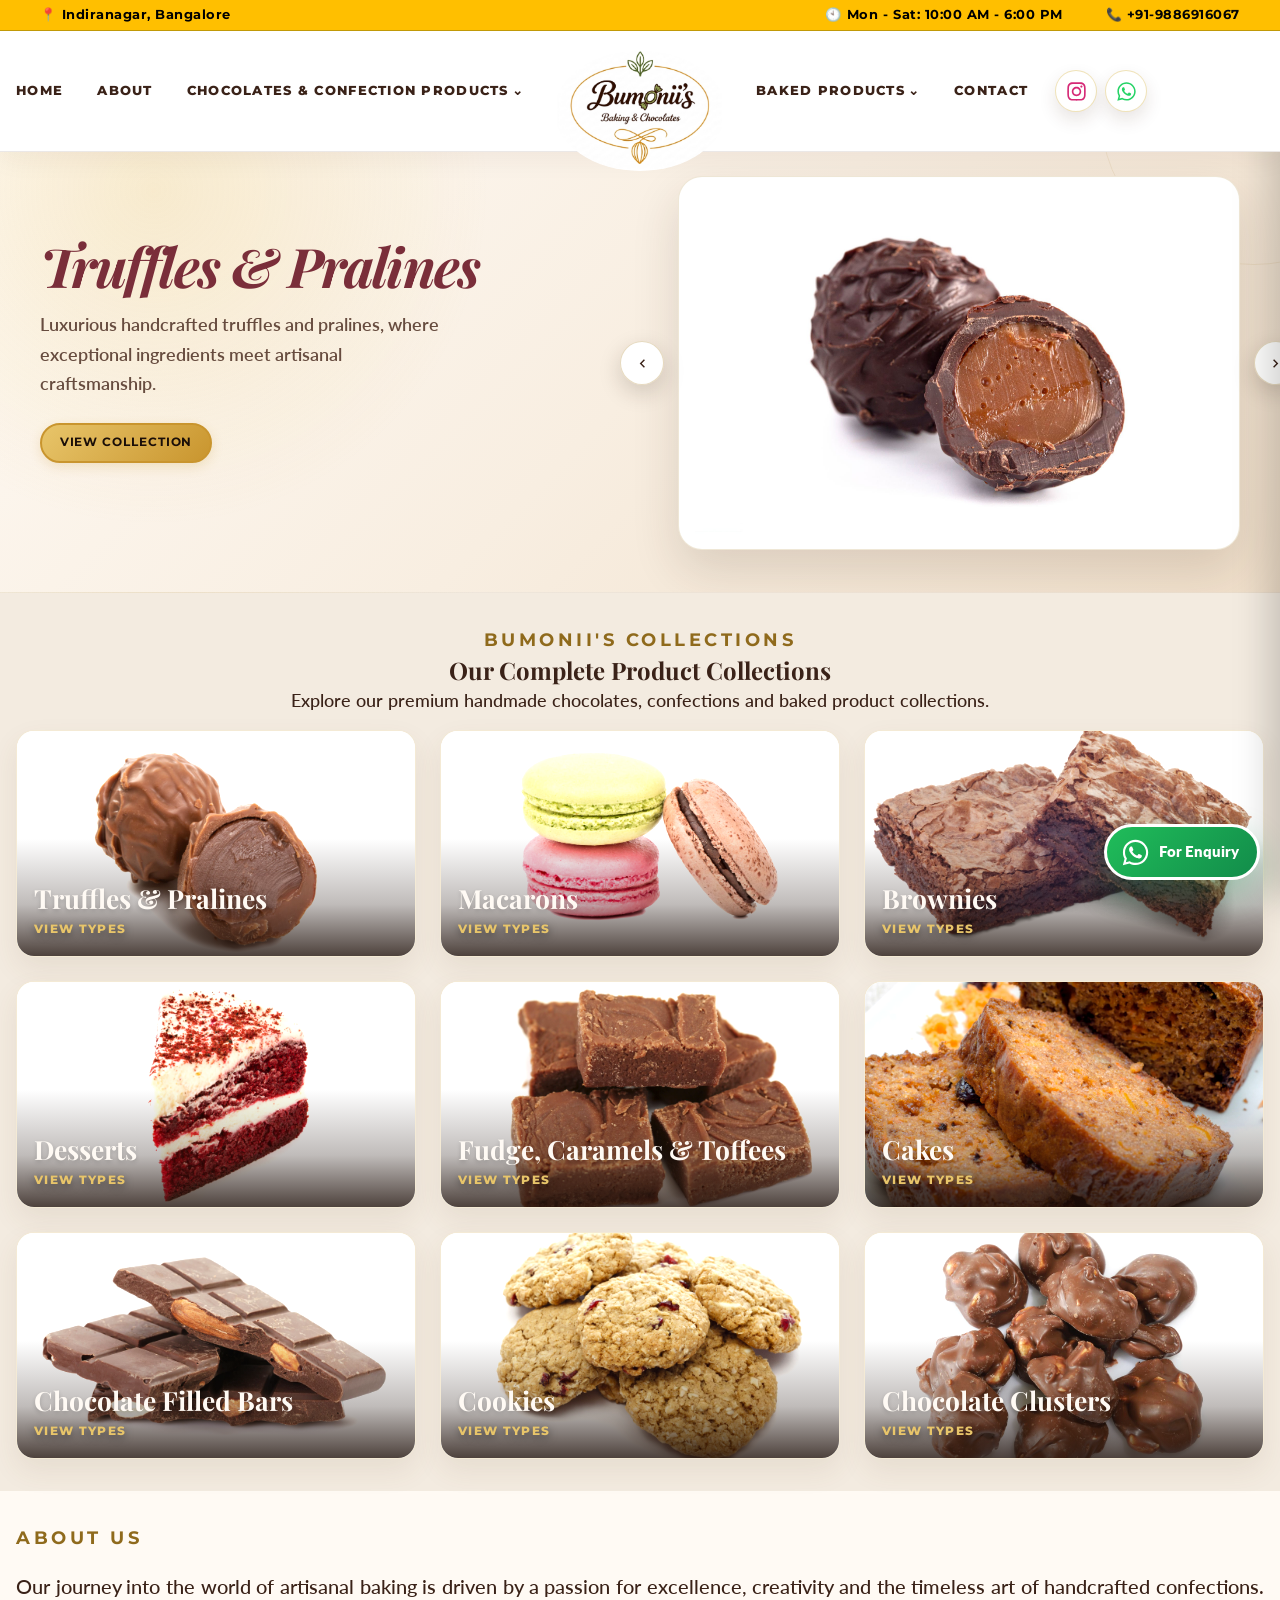
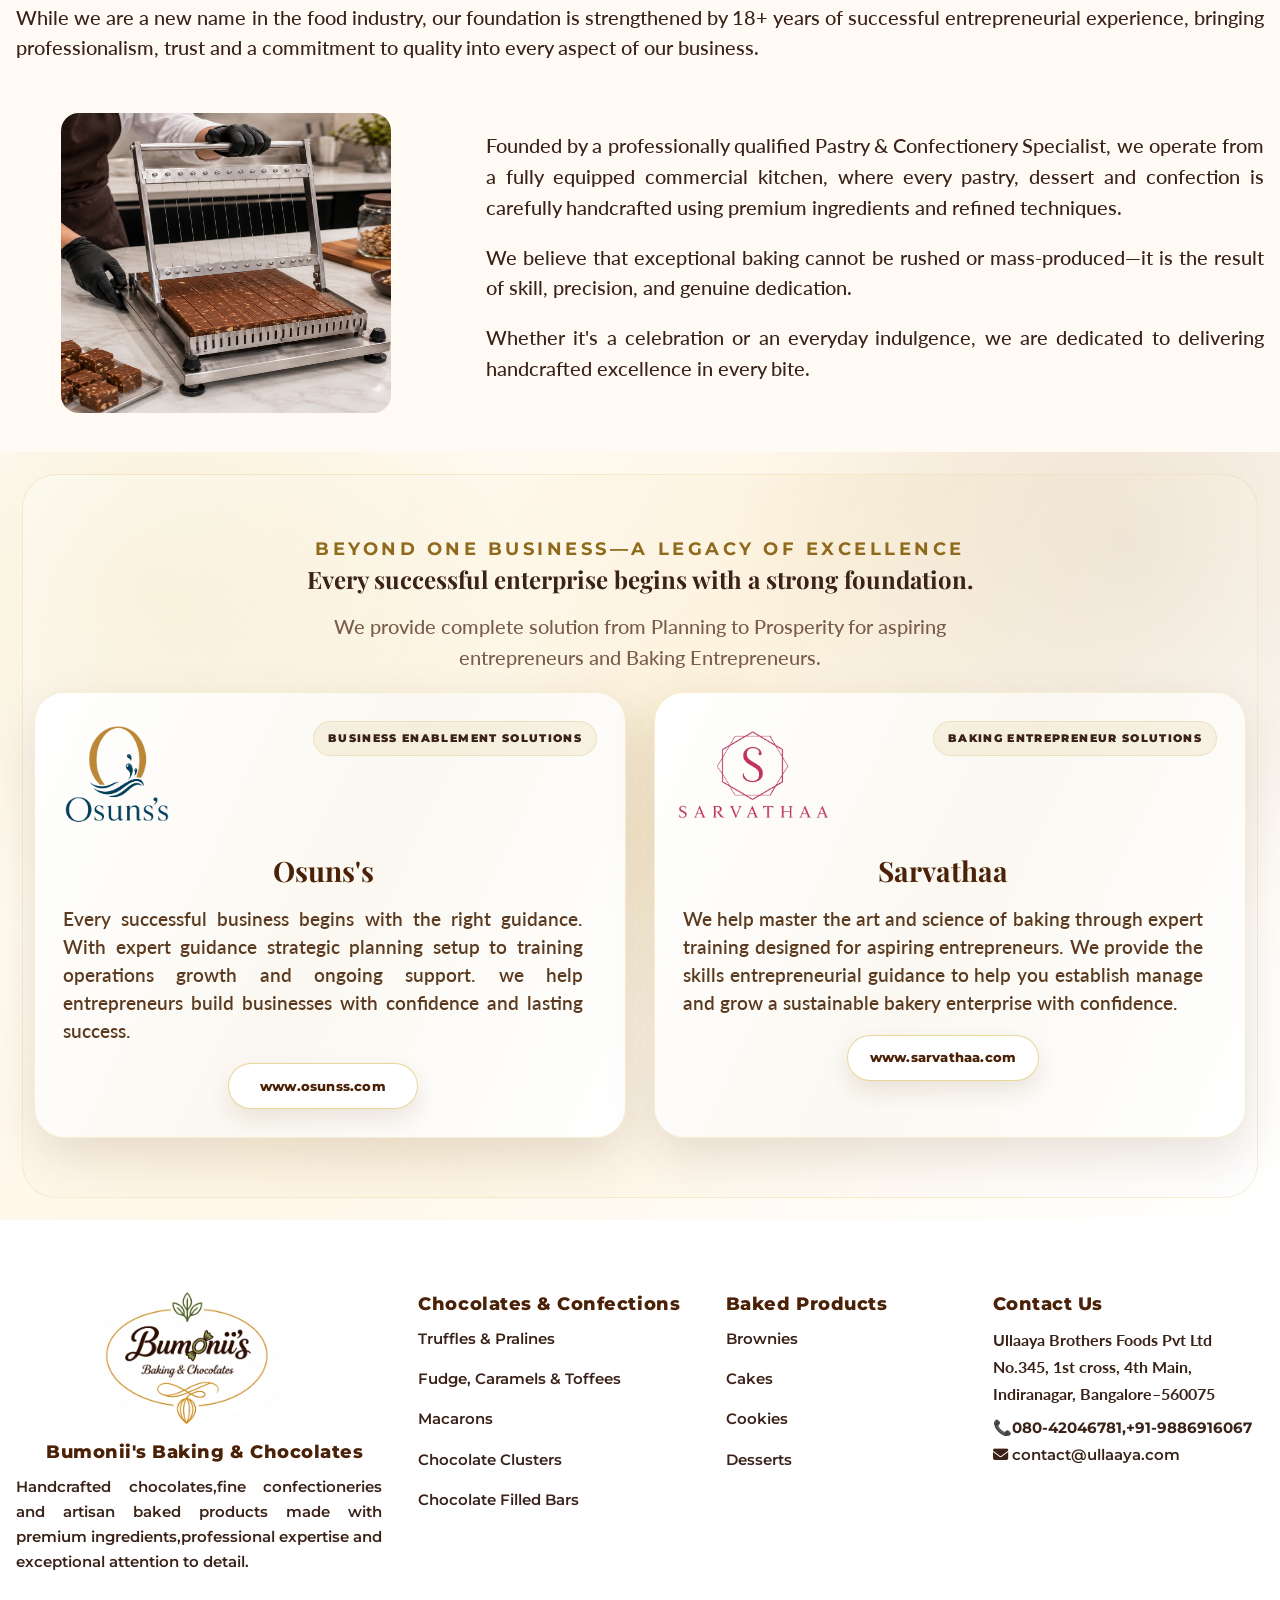
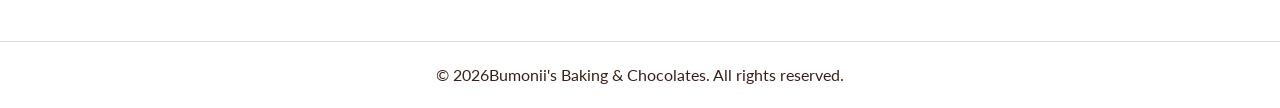
==== commit 864f74ae: "Updated  files" ====
--- a/index.html
+++ b/index.html
@@ -514,7 +514,7 @@
                                                          <h3>Osuns's</h3>
                                                         <p>
                                                                 Every successful business begins with the right
-                                                                guidance. With expertguidance strategic planning setup to training operations growth and ongoing support. we help entrepreneurs build businesses with
+                                                                guidance. With expert guidance strategic planning setup to training operations growth and ongoing support. we help entrepreneurs build businesses with
                                                                 confidence and lasting success.
                                                         </p>
                                                         <a class="business-link" href="https://www.osunss.com"
@@ -572,14 +572,15 @@
                                         <li><a href="desserts.html">Desserts</a></li>
                                 </ul>
                         </div>
-                        <div class="footer-contact-block">
+                         <div class="footer-contact-block">
                                 <h3>Contact Us</h3>
-                                <p>Ullaaya Brothers Foods Pvt Ltd No.345, 1st cross, 4th Main, Indiranagar,
+                                <h4>Ullaaya Brothers Foods Pvt Ltd No.345, 1st cross, 4th Main, Indiranagar,
                                         Bangalore–560075
-                                </p>
-                                <a class="footer-phone" href="tel:080-42046781"><p>📞-080-42046781,+91-9886916067</p></a>
-                               <a href="mailto:contact@ullaayafoods.com">
-                             <i class="fa-solid fa-envelope"></i>  -  contact@ullaaya.com
+                                </h4>
+                                <a class="footer-phone" href="tel:080-42046781"><h4>📞080-42046781,+91-9886916067</h4></a>
+                               
+                                <a href="mailto:contact@ullaayafoods.com">
+                             <i class="fa-solid fa-envelope"></i>    contact@ullaaya.com
 </a>
                         </div>
                 </div>
--- a/style.css
+++ b/style.css
@@ -497,7 +497,7 @@
 
 .section-header {
   max-width: 800px;
-  margin: 0 auto 0.30rem;
+  margin: 0 auto;
   text-align: center;
 }
 
@@ -506,6 +506,7 @@
   font-family: var(--font-heading);
   font-size: clamp(1.5rem, 3vw, 1.5rem);
   line-height: 1.30;
+  margin-bottom: 5px;
 }
 
 .section-subtitle {
@@ -1591,6 +1592,7 @@
   justify-content: flex-start !important;
   align-items: flex-start !important;
   margin: 0 0 8px 0 !important;
+  margin-left: 26px !important;
 }
 
 .footer-logo-left img {
@@ -2685,10 +2687,9 @@
 }
 
 .center{
-  font-size: 1.27rem!important;
-  line-height: 1.4!important;
+  font-size: 1.1rem!important;
+  line-height: 1.10!important;
   text-align: center !important;
-  margin: 15px auto !important;
 }
 body p,
 .section-subtitle,
@@ -2701,8 +2702,9 @@
 .footer-brand-block p,
 .business-card-content p,
 .other-business-card p {
-  font-size: 1.21rem !important;
+  font-size: 1.28rem !important;
   line-height: 1.5 !important;
+  margin-bottom: 1.2rem !important;
 }
 
 .business-card-content p,
@@ -3107,21 +3109,31 @@
   .footer-contact-block a,
   .footer-phone,
   .footer-wa {
-    font-size: 0.95rem !important;
+    font-size: 1.07rem !important;
     line-height: 1.6 !important;
   }
 }
 
 /* === FINAL FOOTER COLOR + BUSINESS BUTTON ALIGNMENT FIX === */
-.site-footer .footer-brand-title,
+.site-footer .footer-brand-title{
+    color: #4b2208 !important;
+  font-family: var(--font-ui) !important;
+  font-size: 1.1rem !important;
+  font-weight: 800 !important;
+  letter-spacing: 0.03em !important;
+  text-transform: none !important;
+  margin-left: 30px !important;
+}
+
 .site-footer .footer-link-block h3,
 .site-footer .footer-contact-block h3 {
   color: #4b2208 !important;
   font-family: var(--font-ui) !important;
-  font-size: 1.10rem !important;
+  font-size: 1.1rem !important;
   font-weight: 800 !important;
-  letter-spacing: 0.06em !important;
+  letter-spacing: 0.03em !important;
   text-transform: none !important;
+  
 }
 
 .site-footer .footer-link-block a,
@@ -3854,6 +3866,8 @@
 .other-business-card.osuns-card .business-card-content .business-link,
 .other-business-card.sarvathaa-card .business-card-content .business-link {
   text-align: justify !important;
+  hyphens: auto !important;
+  overflow-wrap: break-word !important;
 }
 
 /* =========================================================
@@ -4372,7 +4386,7 @@
    ========================================================= */
 .types-grid .type-card-body p,
 .chocolate-subproducts-page .types-grid .type-card-body p {
-  font-size: 1.00rem !important;
+  font-size: 1.10rem !important;
   line-height: 1.58 !important;
 }
 
@@ -4809,7 +4823,7 @@
 #hero p {
   max-width: 400px !important;
   margin: 17px 0 24px !important;
-  font-size: .98rem !important;
+  font-size: 1.10rem !important;
   line-height: 1.68 !important;
 }
 #hero .hero-actions .btn {
